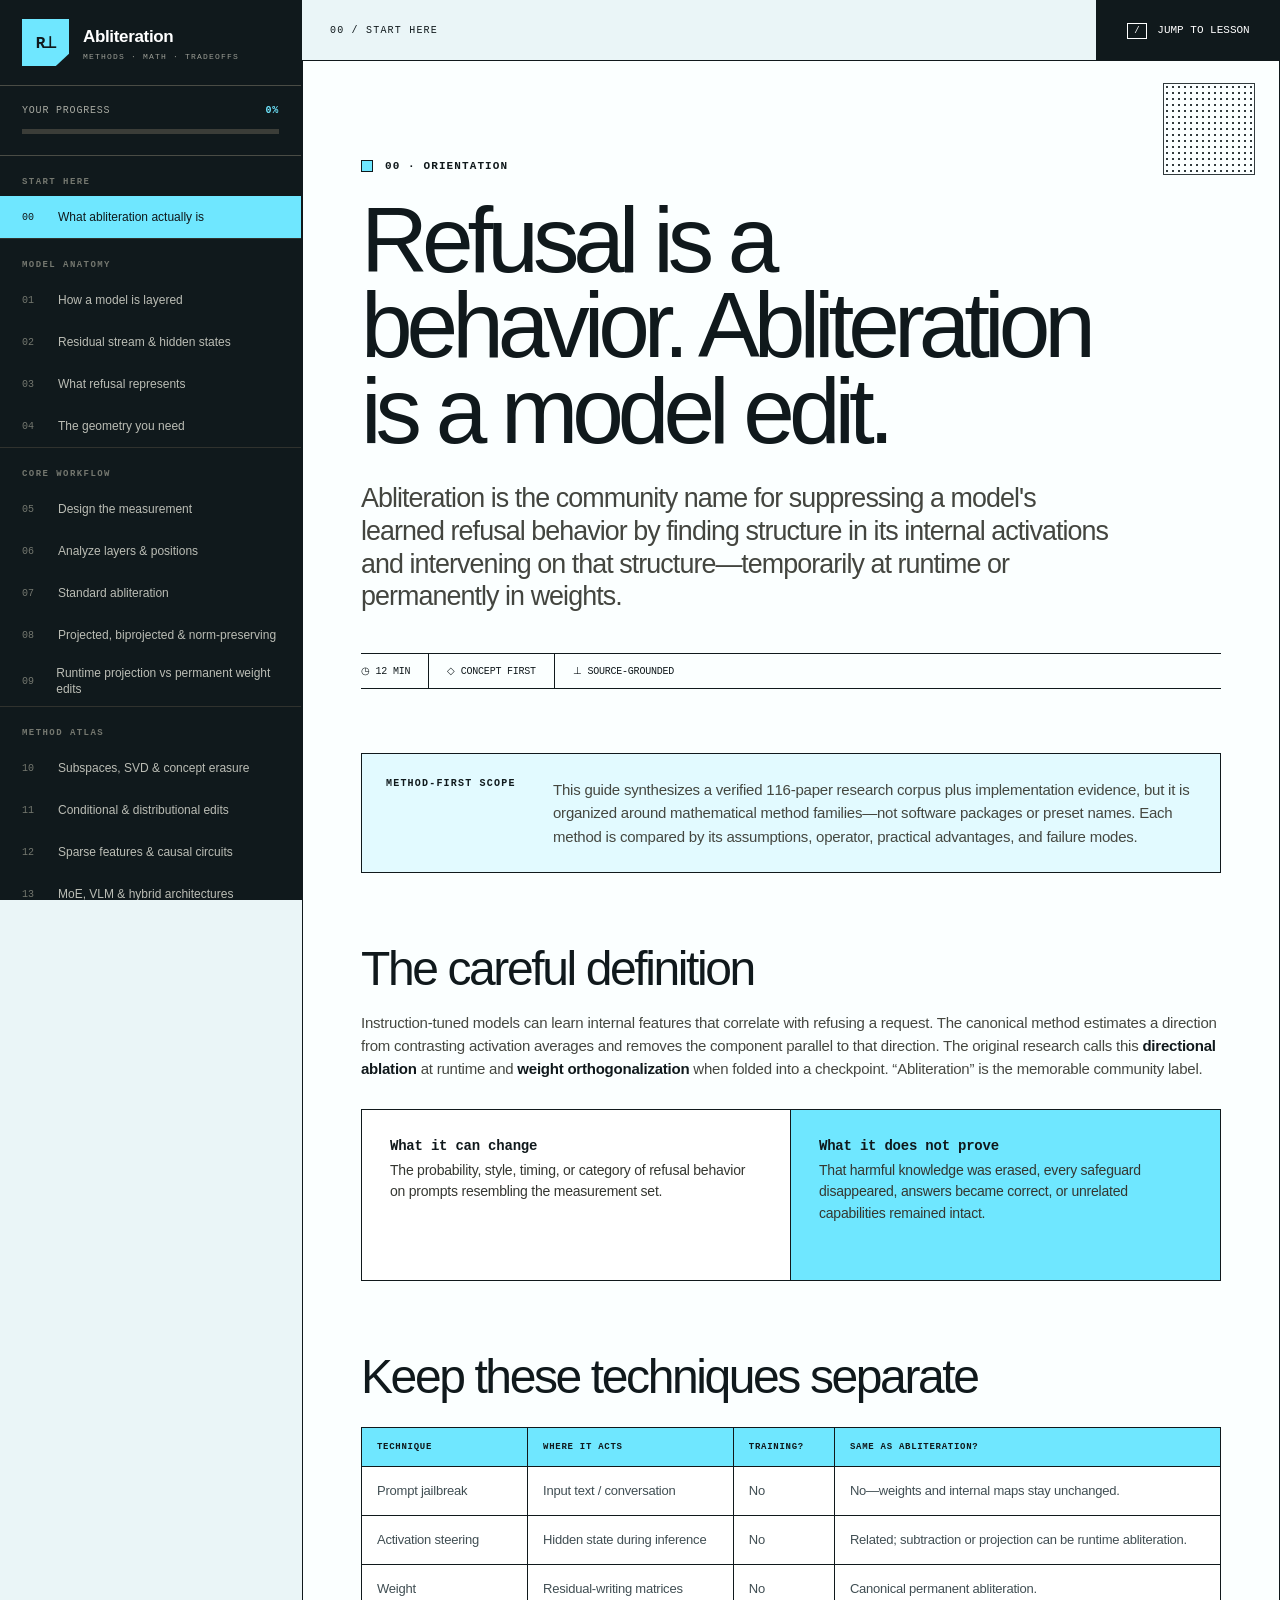
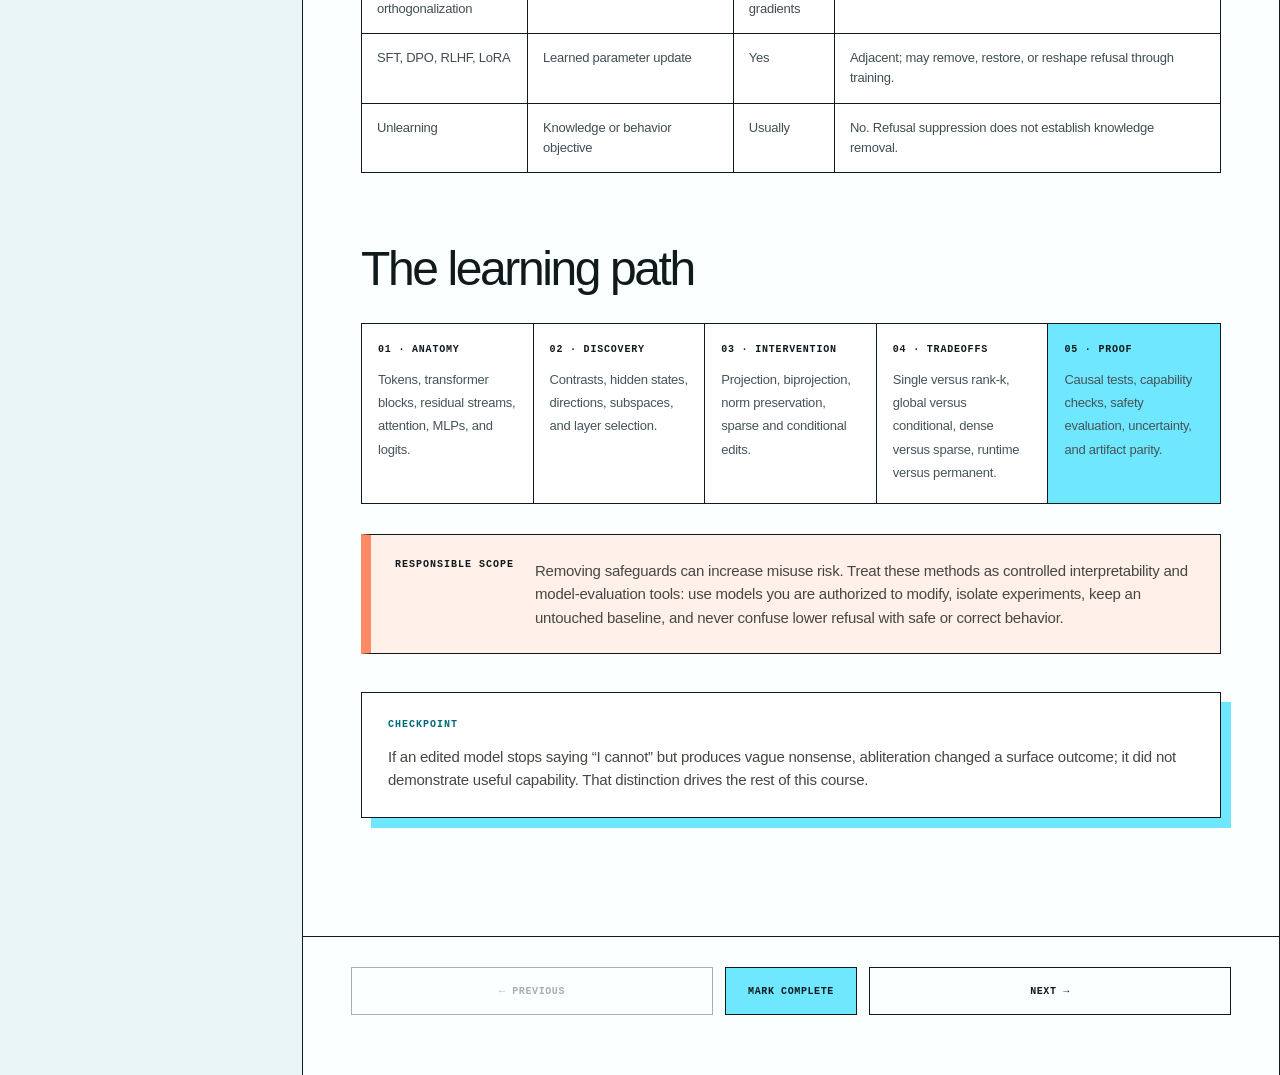
==== abliteration/index.html @ 6bb111e6 "Turn Pages repository into field guide library" ====
<!doctype html>
<html lang="en">
<head>
  <meta charset="utf-8">
  <meta name="viewport" content="width=device-width, initial-scale=1">
  <meta name="description" content="A method-first guide to transformer layers, abliteration mathematics, and practical tradeoffs.">
  <meta name="theme-color" content="#6fe7ff">
  <title>Abliteration Methods Guide</title>
  <link rel="stylesheet" href="./base.css?v=1">
  <link rel="stylesheet" href="./styles.css?v=3">
</head>
<body>
  <div class="shell">
    <aside class="sidebar" id="sidebar">
      <a class="brand" href="#orientation" aria-label="Abliteration Methods Guide home">
        <span class="brand-mark">R⊥</span>
        <span><strong>Abliteration</strong><small>METHODS · MATH · TRADEOFFS</small></span>
      </a>
      <div class="progress-card">
        <div class="progress-copy"><span>Your progress</span><strong id="progress-label">0%</strong></div>
        <div class="progress-track" aria-hidden="true"><i id="progress-bar"></i></div>
      </div>
      <nav id="course-nav" aria-label="Course chapters"></nav>
      <div class="sidebar-foot">
        <span class="status-dot"></span> TRANSFORMERS · GEOMETRY · SAFETY
      </div>
    </aside>

    <main>
      <header class="topbar">
        <button class="menu-button" id="menu-button" aria-label="Open course navigation">☰</button>
        <div class="crumb" id="crumb">00 / Orientation</div>
        <button class="key-hint" id="search-button"><kbd>/</kbd> Jump to lesson</button>
      </header>
      <article id="lesson" tabindex="-1"></article>
      <footer class="lesson-footer">
        <button id="previous" class="nav-button">← Previous</button>
        <button id="complete" class="complete-button">Mark complete</button>
        <button id="next" class="nav-button">Next →</button>
      </footer>
    </main>
  </div>

  <dialog id="search-dialog">
    <div class="search-box">
      <label for="search-input">Jump to a lesson</label>
      <input id="search-input" type="search" placeholder="Try “KL”, “biprojection”, or “SNR”…" autocomplete="off">
      <div id="search-results"></div>
      <small><kbd>↑</kbd> <kbd>↓</kbd> navigate · <kbd>enter</kbd> open · <kbd>esc</kbd> close</small>
    </div>
  </dialog>

  <script type="application/json" id="course-data">[{"group":"Start here","id":"orientation","level":"Orientation","summary":"Define the scope, separate abliteration from adjacent techniques, and map the learning path.","terms":"ablation uncensoring orthogonalization safety behavior refusal","time":"12 min","title":"What abliteration actually is"},{"group":"Model anatomy","id":"transformer-layers","level":"Foundation","summary":"Follow a token through embeddings, repeated transformer blocks, normalization, and the language-model head.","terms":"tokenizer embeddings blocks attention q k v o mlp rmsnorm layernorm logits unembedding","time":"18 min","title":"How a model is layered"},{"group":"Model anatomy","id":"residual-stream","level":"Foundation","summary":"Locate pre-, mid-, and post-block states and understand what Transformers hidden states actually expose.","terms":"resid_pre resid_mid resid_post hidden_states hooks token position generation","time":"16 min","title":"Residual stream & hidden states"},{"group":"Model anatomy","id":"refusal-mechanism","level":"Intermediate","summary":"Separate topic, harmfulness, refusal policy, and capability; then follow refusal through a staged mechanism.","terms":"detector gate router amplifier writer harmfulness topic policy capability single direction cone subspace","time":"20 min","title":"What refusal represents"},{"group":"Model anatomy","id":"geometry-language","level":"Intermediate","summary":"Build an intuitive and mathematical vocabulary for directions, subspaces, projection, SVD, whitening, and norms.","terms":"vector centroid dot product cosine projection orthogonal basis rank SVD PCA covariance whitening norm winsorization","time":"22 min","title":"The geometry you need"},{"group":"Core workflow","id":"measurement-design","level":"Intermediate","summary":"Build valid contrasts and compare ordinary, paired, robust, and covariance-aware direction estimators.","terms":"dataset harmful harmless refused answered contrast robust mean paired mean median of means geometric median winsorization LDA Fisher shrinkage covariance","time":"24 min","title":"Design the measurement"},{"group":"Core workflow","id":"layer-analysis","level":"Intermediate","summary":"Read layer metrics without mistaking a visualization heuristic for causal evidence.","terms":"mean gap within class scatter Fisher cosine rotation angular velocity source layer destination layer induce KL causal selection","time":"22 min","title":"Analyze layers & positions"},{"group":"Core workflow","id":"standard-abliteration","level":"Intermediate","summary":"Derive runtime directional ablation and its permanent weight-orthogonalization form.","terms":"activation ablation orthogonal projector weight orthogonalization rank one W out equivalence scale invert induction","time":"20 min","title":"Standard abliteration"},{"group":"Core workflow","id":"projected-norm","level":"Advanced","summary":"Disentangle source projection, destination projection, norm preservation, and their combined community variants.","terms":"projected biprojected norm-preserving NPBA Gram Schmidt answer mean residualization direction magnitude geometry","time":"24 min","title":"Projected, biprojected & norm-preserving"},{"group":"Core workflow","id":"runtime-weight","level":"Practical","summary":"Compare reversible activation interventions, all-writer folding, targeted writer surgery, and learned low-rank updates.","terms":"runtime hooks weight folding checkpoint orthogonalization diagnostic ablation equivalence all writers targeted low rank lora","time":"26 min","title":"Runtime projection vs permanent weight edits"},{"group":"Method atlas","id":"multidirectional-whitening","level":"Advanced","summary":"Move beyond one mean vector with affine, multidirectional, and covariance-aware erasure methods.","terms":"multi direction subspace SVD PCA whitened SVD ACE LEACE INLP R-LACE covariance protected spectral prototypes clustering manifold","time":"28 min","title":"Subspaces, SVD & concept erasure"},{"group":"Method atlas","id":"conditional-distributional","level":"Advanced","summary":"Replace global deletion with answer-centered maps, distribution transport, learned low-rank updates, or gated runtime control.","terms":"ACE optimal transport Wasserstein controlled latent evasion CLE ReFT conditional gate CAST angular steering natural gradient low rank folding","time":"30 min","title":"Conditional & distributional edits"},{"group":"Method atlas","id":"sparse-circuits","level":"Advanced","summary":"Localize refusal to features, components, and causal paths instead of projecting an entire residual direction everywhere.","terms":"SAE sparse autoencoder feature neuron attention head activation patching causal tracing circuit editability decodability hydra","time":"28 min","title":"Sparse features & causal circuits"},{"group":"Method atlas","id":"moe-vlm","level":"Advanced","summary":"Adapt refusal editing to routed experts, shared components, multimodal streams, and nonstandard writer layouts.","terms":"mixture experts MoE router shared expert fused tensor VLM modality vision language category prototype expert steering","time":"24 min","title":"MoE, VLM & hybrid architectures"},{"group":"Method atlas","id":"thirty-primitives","level":"Reference","summary":"Use thirty research primitives as a map from discovery through causal proof.","terms":"technique primitives established adapted novel discovery localization intervention proof complete atlas","time":"32 min","title":"Appendix: the 30-technique index"},{"group":"Method comparison","id":"operator-variants","level":"Advanced","summary":"Compare the operators that remove, weaken, reflect, rotate, normalize, regularize, or schedule a measured direction.","terms":"partial projection attenuation ridge regularization householder reflection inversion norm preservation angular steering spectral layer schedule","time":"30 min","title":"Operator variants: attenuation, reflection & regularization"},{"group":"Method comparison","id":"method-comparison","level":"Reference","summary":"Compare the major abliteration families by mathematical assumption, data needs, selectivity, cost, reversibility, and characteristic failure mode.","terms":"method comparison advantages disadvantages mean direction svd whitening leace ace inlp r-lace transport sparse conditional learned low rank","time":"36 min","title":"The complete method comparison atlas"},{"group":"Method comparison","id":"method-selection","level":"Practical","summary":"Select the least complex method that addresses the observed failure, then verify its mathematical and behavioral invariants.","terms":"decision guide invariants orientation symmetry idempotence residual energy alpha boundary equivalence random control method selection","time":"28 min","title":"Choose a method—and prove the math"},{"group":"Evidence & practice","id":"experiment-ladder","level":"Advanced","summary":"Build evidence in stages—from frozen baselines and measurement validity through causal tests, Pareto selection, and adversarial generalization.","terms":"experimental design controls baselines factorial causal patching addition removal pareto frontier ablation study cross validation","time":"30 min","title":"Design a defensible experiment"},{"group":"Evidence & practice","id":"metrics-acronyms","level":"Intermediate reference","summary":"Expand the common acronyms, reproduce the core formulas, interpret their direction and units, and recognize what each metric cannot prove.","terms":"metrics acronyms KL Kullback Leibler NLL negative log likelihood PPL perplexity CE cross entropy JSD entropy refusal rate ASR ORR TPR FPR F1 AUROC AUPRC ECE Brier SNR EVR CKA confidence interval bootstrap","time":"36 min","title":"Metrics & acronyms: read the scoreboard"},{"group":"Evidence & practice","id":"evaluation-deployment","level":"Advanced","summary":"Measure what the model actually says, what it still knows, how safety behavior changes, and whether the converted artifact matches the validated model.","terms":"evaluation refusal compliance substantive answer evasion strongreject harmbench xstest perplexity kl nll quantization reload deployment","time":"30 min","title":"Evaluate behavior, utility & deployed bytes"},{"group":"Evidence & practice","id":"failure-modes","level":"All levels","summary":"Recognize the ways an abliteration result can be technically real yet mechanistically wrong, operationally fragile, or unsafe to deploy.","terms":"failure modes ethics responsible use authorization safety dual use limitations reconstruction topic erasure overfitting misuse","time":"22 min","title":"Failure modes, limits & responsible use"},{"group":"Reference","id":"glossary-sources","level":"Reference","summary":"Review the core vocabulary, follow the primary method literature, and choose a disciplined next study path.","terms":"glossary sources papers links arditi transformer leace ace inlp r-lace steering transport strongreject harmbench xstest next steps","time":"18 min","title":"Glossary, primary sources & next steps"}]</script>
<template id="lesson-orientation">
      <p class="eyebrow">00 · Orientation</p>
      <h1>Refusal is a behavior. Abliteration is a model edit.</h1>
      <p class="lede">Abliteration is the community name for suppressing a model's learned refusal behavior by finding structure in its internal activations and intervening on that structure—temporarily at runtime or permanently in weights.</p>
      <div class="lesson-meta"><span>◷ 12 MIN</span><span>◇ CONCEPT FIRST</span><span>⊥ SOURCE-GROUNDED</span></div>

      <div class="scope-banner"><strong>Method-first scope</strong><p>This guide synthesizes a verified 116-paper research corpus plus implementation evidence, but it is organized around mathematical method families—not software packages or preset names. Each method is compared by its assumptions, operator, practical advantages, and failure modes.</p></div>

      <h2>The careful definition</h2>
      <p>Instruction-tuned models can learn internal features that correlate with refusing a request. The canonical method estimates a direction from contrasting activation averages and removes the component parallel to that direction. The original research calls this <strong>directional ablation</strong> at runtime and <strong>weight orthogonalization</strong> when folded into a checkpoint. “Abliteration” is the memorable community label.</p>
      <div class="concept-grid">
        <div class="concept-card"><code>What it can change</code><p>The probability, style, timing, or category of refusal behavior on prompts resembling the measurement set.</p></div>
        <div class="concept-card"><code>What it does not prove</code><p>That harmful knowledge was erased, every safeguard disappeared, answers became correct, or unrelated capabilities remained intact.</p></div>
      </div>

      <h2>Keep these techniques separate</h2>
      <div class="method-table-wrap"><table class="method-table">
        <thead><tr><th>Technique</th><th>Where it acts</th><th>Training?</th><th>Same as abliteration?</th></tr></thead>
        <tbody>
          <tr><td>Prompt jailbreak</td><td>Input text / conversation</td><td>No</td><td>No—weights and internal maps stay unchanged.</td></tr>
          <tr><td>Activation steering</td><td>Hidden state during inference</td><td>No</td><td>Related; subtraction or projection can be runtime abliteration.</td></tr>
          <tr><td>Weight orthogonalization</td><td>Residual-writing matrices</td><td>No gradients</td><td>Canonical permanent abliteration.</td></tr>
          <tr><td>SFT, DPO, RLHF, LoRA</td><td>Learned parameter update</td><td>Yes</td><td>Adjacent; may remove, restore, or reshape refusal through training.</td></tr>
          <tr><td>Unlearning</td><td>Knowledge or behavior objective</td><td>Usually</td><td>No. Refusal suppression does not establish knowledge removal.</td></tr>
        </tbody>
      </table></div>

      <h2>The learning path</h2>
      <div class="pipeline">
        <div class="pipeline-step"><b>01 · ANATOMY</b><span>Tokens, transformer blocks, residual streams, attention, MLPs, and logits.</span></div>
        <div class="pipeline-step"><b>02 · DISCOVERY</b><span>Contrasts, hidden states, directions, subspaces, and layer selection.</span></div>
        <div class="pipeline-step"><b>03 · INTERVENTION</b><span>Projection, biprojection, norm preservation, sparse and conditional edits.</span></div>
        <div class="pipeline-step"><b>04 · TRADEOFFS</b><span>Single versus rank-k, global versus conditional, dense versus sparse, runtime versus permanent.</span></div>
        <div class="pipeline-step"><b>05 · PROOF</b><span>Causal tests, capability checks, safety evaluation, uncertainty, and artifact parity.</span></div>
      </div>

      <div class="callout warning"><strong>Responsible scope</strong><p>Removing safeguards can increase misuse risk. Treat these methods as controlled interpretability and model-evaluation tools: use models you are authorized to modify, isolate experiments, keep an untouched baseline, and never confuse lower refusal with safe or correct behavior.</p></div>
      <div class="quiz"><strong>Checkpoint</strong><p>If an edited model stops saying “I cannot” but produces vague nonsense, abliteration changed a surface outcome; it did not demonstrate useful capability. That distinction drives the rest of this course.</p></div></template>
<template id="lesson-transformer-layers">
      <p class="eyebrow">01 · Model anatomy</p>
      <h1>A transformer is a stack of residual updates.</h1>
      <p class="lede">Every token position carries a vector with <code>d_model</code> coordinates. A decoder-only model repeatedly lets attention and an MLP add information to that vector, then turns the final vector into next-token scores.</p>
      <div class="lesson-meta"><span>◷ 18 MIN</span><span>◇ FOUNDATION</span><span>↧ TOKEN → LOGITS</span></div>

      <div class="stack-diagram" role="img" aria-label="Decoder-only transformer stack">
        <div class="stack-stage signal"><strong>Token IDs</strong><span>A tokenizer maps text to integers; the chat template adds role and control tokens.</span></div>
        <div class="stack-stage"><strong>Embedding</strong><span>Each token ID selects a learned vector in the shared model width.</span></div>
        <div class="stack-stage repeat"><strong>Block × L</strong><div class="block-parts"><span>Normalization</span><span>Self-attention · Q, K, V → O</span><span>Residual add</span><span>MLP · gate/up → down</span><span>Residual add</span></div></div>
        <div class="stack-stage"><strong>Final norm</strong><span>RMSNorm or LayerNorm stabilizes the last residual state.</span></div>
        <div class="stack-stage"><strong>LM head</strong><span>The unembedding reads the state and produces one logit per vocabulary token.</span></div>
      </div>

      <h2>Inside one pre-norm block</h2>
      <div class="formula">uˡ = xˡ + Attention(Norm(xˡ))
xˡ⁺¹ = uˡ + MLP(Norm(uˡ))
<small>Architectures vary, but the central idea is stable: attention and the MLP write updates into a shared residual stream.</small></div>
      <p><strong>Attention</strong> moves information between token positions. Queries decide what a position wants, keys describe what other positions offer, values carry content, and the output projection <code>o_proj</code> writes the combined result back to model width. <strong>The MLP</strong> independently transforms each position through a wider intermediate space; its output or <code>down_proj</code> writes back to model width.</p>

      <h2>Readers versus writers</h2>
      <div class="concept-grid">
        <div class="concept-card"><code>Internal readers / transforms</code><p>Q, K, V, MLP gate, and MLP up matrices inspect or transform the current state. Whatever their tensor width, these outputs are not directly added to the residual stream.</p></div>
        <div class="concept-card"><code>Residual writers</code><p>Embeddings, attention output projections, MLP output/down projections, and some biases emit vectors in <code>d_model</code> space.</p></div>
      </div>
      <p>Weight abliteration targets writers because preventing a writer from producing a direction can mimic removing that direction from activations. The LM head is a <em>reader</em>: it maps residual space to vocabulary space.</p>

      <h2>Dense and mixture-of-experts blocks</h2>
      <p>A dense model runs one MLP per block. A mixture-of-experts (MoE) model uses a router to select a small set of expert MLPs and combines their outputs. The residual stream remains shared, but refusal can involve router decisions, expert-specific writers, shared experts, and attention. Editing one conveniently named <code>down_proj</code> is not automatically sufficient.</p>
      <div class="callout"><strong>Architecture rule</strong><p>Reason from tensor shapes and the forward pass, not from a favorite model's parameter names. GQA, MQA, RoPE, hybrid attention, MoE, and multimodal fusion alter the plumbing without changing the need to identify every relevant residual writer.</p></div>
      <div class="quiz"><strong>Checkpoint</strong><p>Why is <code>o_proj</code> a natural target while <code>q_proj</code> is not? Because <code>o_proj</code> emits into the residual stream; <code>q_proj</code> creates an internal attention representation.</p></div></template>
<template id="lesson-residual-stream">
      <p class="eyebrow">02 · Model anatomy</p>
      <h1>The residual stream is the model's shared workspace.</h1>
      <p class="lede">A refusal direction is not stored in a file named “refusal.” It is a pattern in the evolving vectors carried between and within transformer blocks.</p>
      <div class="lesson-meta"><span>◷ 16 MIN</span><span>◇ FOUNDATION</span><span>◎ LAYER × TOKEN</span></div>

      <h2>Three common observation points</h2>
      <div class="method-table-wrap"><table class="method-table">
        <thead><tr><th>Name</th><th>Location</th><th>What it contains</th></tr></thead>
        <tbody>
          <tr><td><code>resid_pre</code></td><td>Start of block</td><td>Everything written by embeddings and previous blocks.</td></tr>
          <tr><td><code>resid_mid</code></td><td>After attention residual add</td><td>Pre-state plus the current block's attention contribution.</td></tr>
          <tr><td><code>resid_post</code></td><td>After MLP residual add</td><td>The complete output passed to the next block.</td></tr>
        </tbody>
      </table></div>
      <p>Refusal-direction studies have inspected all three sites. Many general model interfaces expose only block-boundary hidden states, while hook-based methods can isolate attention and MLP contributions. Those are different measurements and should not share a layer label without qualification.</p>

      <h2>A hidden state has three axes</h2>
      <div class="formula">hidden_state.shape = [batch, sequence_position, d_model]
candidate = hidden_state[:, chosen_position, :]
<small>A “layer direction” is incomplete without the token position, prompt renderer, and checkpoint that produced it.</small></div>
      <p>The canonical paper measures candidates at post-instruction token positions. Other variants use the last user token, first assistant token, or a trajectory across generated tokens. These answer different questions: prompt taps study policy formation; response taps study policy realization and downstream reconstruction.</p>

      <h2>Indexing is a trap</h2>
      <p>Many model APIs include an embedding state at index 0 followed by one output per transformer layer. Treating the first returned state as “block 0” can shift every label and omit the final block. Verify an exported index against a known module hook before comparing layer results.</p>

      <h2>Runtime hook versus folded edit</h2>
      <div class="concept-grid">
        <div class="concept-card"><code>Activation intervention</code><p>A hook projects every selected hidden state during each forward pass. Reversible and ideal for causal testing.</p></div>
        <div class="concept-card"><code>Weight intervention</code><p>Projection is folded into writer matrices once. Portable as a checkpoint, but equivalence depends on complete and correctly oriented targets.</p></div>
      </div>
      <div class="callout warning"><strong>Equivalence condition</strong><p>Runtime ablation and weight orthogonalization are equivalent only when the same direction is removed from every relevant residual source, including the initial residual where required. A targeted <code>o_proj</code> + <code>down_proj</code> editor is an approximation to that all-writer statement.</p></div></template>
<template id="lesson-refusal-mechanism">
      <p class="eyebrow">03 · Model anatomy</p>
      <h1>Recognition, refusal, and capability are not one thing.</h1>
      <p class="lede">A dataset label like “harmful” bundles several causal variables. If you subtract its mean from a benign mean, the resulting vector can contain topic, risk recognition, refusal execution, style, and answer capability all at once.</p>
      <div class="lesson-meta"><span>◷ 20 MIN</span><span>◇ INTERMEDIATE</span><span>⌁ MECHANISM</span></div>

      <h2>Four variables to keep apart</h2>
      <div class="metric-grid">
        <div class="metric"><code>T · Topic</code><p>What domain the conversation concerns: cyber, cooking, medicine, finance, or something else.</p></div>
        <div class="metric"><code>H · Harm assessment</code><p>Whether the model represents the request as risky, disallowed, dual-use, or benign.</p></div>
        <div class="metric"><code>R · Refusal decision</code><p>The internal policy choice to withhold, redirect, hedge, or answer.</p></div>
        <div class="metric"><code>C · Capability</code><p>Whether the model can construct a correct and substantive answer at all.</p></div>
      </div>

      <h2>A useful causal scaffold</h2>
      <div class="pipeline">
        <div class="pipeline-step"><b>DETECT</b><span>Represent topic, risk, policy context, roles, and conversation history.</span></div>
        <div class="pipeline-step"><b>GATE</b><span>Select or suppress a policy pathway; in MoE models this may interact with routing.</span></div>
        <div class="pipeline-step"><b>WRITE</b><span>Attention, MLPs, or experts inject a refusal feature into the residual stream.</span></div>
        <div class="pipeline-step"><b>AMPLIFY</b><span>Later components strengthen, repair, or oppose the developing trajectory.</span></div>
        <div class="pipeline-step"><b>REALIZE</b><span>The decoder produces refusal, compliance, hedging, moralizing, diversion, or failure.</span></div>
      </div>
      <p>This scaffold is not claimed to be a literal five-module circuit in every model. It is a set of distinct causal questions. A selective edit usually wants the <strong>execution/writer</strong> stage: change refusal without deleting topic or harm recognition and without damaging capability.</p>

      <h2>From one arrow to richer geometry</h2>
      <p><a href="https://arxiv.org/abs/2406.11717" target="_blank" rel="noreferrer">Arditi et al.</a> established that a single direction can mediate refusal across many tested models: removing it reduces refusal and adding it induces refusal. That is a strong historical baseline—not a theorem that every checkpoint, category, language, token, and refusal style uses one universal axis.</p>
      <blockquote><p>Across the literature, the more durable picture is a conditional, time-dependent policy that can involve multiple directions, sparse components, routing circuits, and answer capability that remains partly separable from refusal execution.</p></blockquote>

      <h2>The minimum outcome table</h2>
      <div class="method-table-wrap"><table class="method-table">
        <thead><tr><th>Prompt assessment</th><th>Refused outcome</th><th>Answered outcome</th></tr></thead>
        <tbody>
          <tr><td>Harmful / restricted</td><td><code>μHR</code></td><td><code>μHA</code></td></tr>
          <tr><td>Benign / allowed</td><td><code>μBR</code> · over-refusal</td><td><code>μBA</code></td></tr>
        </tbody>
      </table></div>
      <div class="formula">refusal effect = ½[(μHR − μHA) + (μBR − μBA)]
harm effect    = ½[(μHR − μBR) + (μHA − μBA)]
<small>A four-cell design attempts to isolate outcome from harm recognition instead of assuming the dataset label is the mechanism.</small></div>
      <div class="quiz"><strong>Checkpoint</strong><p>If an edit lowers refusal on cyber prompts by deleting cyber vocabulary, it succeeded on a superficial metric and failed mechanistically. Topic probes, technical correctness, and benign-cyber controls reveal the mistake.</p></div></template>
<template id="lesson-geometry-language">
      <p class="eyebrow">04 · Model anatomy</p>
      <h1>A direction is a hypothesis about behavior.</h1>
      <p class="lede">The math is compact. The experimental assumptions behind it are not. Learn what each geometric operation says—and what it cannot say.</p>
      <div class="lesson-meta"><span>◷ 22 MIN</span><span>◇ INTERMEDIATE</span><span>∑ LINEAR ALGEBRA</span></div>

      <h2>Core objects</h2>
      <div class="glossary-grid">
        <div class="glossary-item"><code>Activation h</code><p>One model-width vector at a particular layer, token position, checkpoint, and rendered prompt.</p></div>
        <div class="glossary-item"><code>Centroid μ</code><p>The component-wise average of a group of activations.</p></div>
        <div class="glossary-item"><code>Direction r</code><p>A vector whose orientation is tested as a candidate behavioral feature.</p></div>
        <div class="glossary-item"><code>Subspace B</code><p>Several independent directions, stored here as the rows of an orthonormal basis.</p></div>
        <div class="glossary-item"><code>Dot product hᵀr</code><p>A signed coordinate: how strongly activation <code>h</code> points along <code>r</code>.</p></div>
        <div class="glossary-item"><code>Cosine similarity</code><p>Angular alignment after ignoring magnitude; 1 same direction, 0 orthogonal, −1 opposite.</p></div>
      </div>

      <div class="scope-banner"><strong>Notation</strong><p><code>h</code> is a column activation; <code>μR, ΣR</code> and <code>μA, ΣA</code> describe refused and answered groups; <code>B</code> is an orthonormal row basis; <code>G</code> is an arbitrary row basis; <code>P</code> is a projector; and <code>s_ref</code> is a scalar refusal score. Harmful/benign labels appear only in the four-cell causal design.</p></div>

      <h2>One-direction projection</h2>
      <div class="formula">r̂ = r / ‖r‖₂
projection onto r̂:     (hᵀr̂)r̂
remove that component: h′ = h − α(hᵀr̂)r̂
<small>α = 0 is identity; α = 1 is exact orthogonal removal; 0 &lt; α &lt; 1 is partial attenuation. Overshoot is no longer ordinary ablation.</small></div>
      <p>Projection preserves everything orthogonal to the chosen direction in Euclidean coordinates. It does <em>not</em> guarantee preserved language capability: useful features can overlap the direction, and the model's locally meaningful metric may not be Euclidean.</p>

      <h2>Several directions</h2>
      <div class="formula">store basis vectors as rows: B ∈ ℝᵏˣᵈ,  BBᵀ = Iₖ
orthogonal span projector: P = BᵀB
h′ = (I − P)h
arbitrary row basis G: P = Gᵀ(GGᵀ)⁺G
<small>This row-basis convention is used throughout the guide. Sequentially removing correlated directions is order-dependent and is not automatically equivalent to projecting out their joint span.</small></div>
      <p><strong>SVD</strong> factorizes a matrix into orthogonal directions ranked by captured variation. <strong>PCA</strong> applies that idea to centered variance. These can recover a low-rank refusal subspace—but the top variance direction is not necessarily the most causal or selective one.</p>

      <h2>Four operations people confuse</h2>
      <div class="method-table-wrap"><table class="method-table">
        <thead><tr><th>Operation</th><th>What it changes</th><th>What it is not</th></tr></thead>
        <tbody>
          <tr><td>Unit normalization</td><td>Sets one vector's length to 1.</td><td>Not covariance whitening.</td></tr>
          <tr><td>LayerNorm / RMSNorm</td><td>Normalizes model activations during the forward pass.</td><td>Not a learned concept eraser.</td></tr>
          <tr><td>Winsorization / clipping</td><td>Caps outlier coordinates before estimating a mean.</td><td>Not sparsification and not whitening.</td></tr>
          <tr><td>Whitening</td><td>Uses covariance to make ordinary control variation isotropic.</td><td>Not merely dividing by a norm.</td></tr>
          <tr><td>Norm preservation</td><td>Restores each chosen residual-output vector or activation to its prior length.</td><td>Does not restore lost information or guarantee capability.</td></tr>
        </tbody>
      </table></div>

      <h2>Why covariance matters</h2>
      <p>If a candidate direction lies along naturally high-variance benign behavior, ordinary projection may cause disproportionate damage. Whitening with a protected covariance asks which differences are large <em>relative to ordinary variation</em>. LEACE and generalized eigenvector methods formalize covariance-aware erasure, but require many representative samples and stable regularization.</p>
      <div class="callout"><strong>Language rule</strong><p>Say “we removed the measured projection” or “linear decoding fell on this evaluation set.” Do not say a concept was deleted unless the experiment survives fresh nonlinear probes, causal tests, generation, reload, and deployment transforms.</p></div>
      <div class="quiz"><strong>Checkpoint</strong><p>High cosine similarity between refused and answered means says their centroids point similarly. It does not make their difference noise; you still need within-group variance, held-out stability, and causal tests.</p></div></template>
<template id="lesson-measurement-design">
      <p class="eyebrow">05 · Core workflow</p>
      <h1>The dataset is part of the intervention.</h1>
      <p class="lede">There is no checkpoint-only refusal vector waiting to be discovered. A measured direction depends on the prompts, actual outputs, chat template, token position, layer, pooling, precision, and estimator.</p>
      <div class="lesson-meta"><span>◷ 24 MIN</span><span>◇ INTERMEDIATE</span><span>▦ MEASURE</span></div>

      <h2>The canonical estimate</h2>
      <div class="formula">μRˡ = mean hidden state for actually refused examples at layer l
μAˡ = mean hidden state for matched answered examples at layer l
rˡ  = μRˡ − μAˡ
r̂ˡ = rˡ / ‖rˡ‖₂
<small>Historical harmful-minus-benign datasets approximate this contrast but can mix refusal with topic and risk recognition. Calling any contrast a refusal direction is a causal hypothesis.</small></div>

      <h2>Label what the model actually did</h2>
      <p>A prompt placed in a “harmful” file may be answered; a benign prompt may be over-refused. If you fit only the intended labels, the contrast mixes harm with outcome. Render the exact prompt, save the complete baseline response, and classify it as refusal, substantive completion, or evasive/failed other. When possible, build all four harmful/benign × refused/answered cells.</p>
      <div class="callout"><strong>Contrast discipline</strong><p>Match length, language, format, source, and chat role enough to reduce nuisance signal, but do not make controls so topically identical that subtraction cancels the mechanism of interest. Learn or residualize topic separately.</p></div>

      <h2>Measurement choices change the method</h2>
      <div class="method-table-wrap"><table class="method-table">
        <thead><tr><th>Choice</th><th>Practical advantage</th><th>Practical disadvantage</th></tr></thead>
        <tbody>
          <tr><td>Post-instruction token</td><td>Measures the state immediately before the answer begins; cheap and easy to align.</td><td>Misses refusal structure that emerges or repairs itself during generation.</td></tr>
          <tr><td>Generated-token trajectory</td><td>Reveals timing, downstream reconstruction, and changing refusal style.</td><td>Costs more memory and introduces sampling-dependent paths.</td></tr>
          <tr><td>Difference of means</td><td>Stable, simple, and needs relatively few samples.</td><td>Collapses multimodal structure and is sensitive to confounded labels.</td></tr>
          <tr><td>Paired differences</td><td>Cancels prompt-specific topic and form when controls are truly matched.</td><td>Poor matches turn length, style, or content differences into the signal.</td></tr>
          <tr><td>Per-coordinate winsorization across examples</td><td>Limits dataset-tail outliers before computing each coordinate's mean.</td><td>Coordinate-wise and basis-dependent; ignores multivariate structure.</td></tr>
          <tr><td>Within-activation coordinate clipping</td><td>Limits unusually large coordinates inside each individual state.</td><td>Also basis-dependent and can erase genuine sparse features; it is a different estimator.</td></tr>
          <tr><td>Covariance estimate</td><td>Supports whitening and minimum-distortion erasure.</td><td>Needs far more representative data and careful shrinkage.</td></tr>
          <tr><td>Quantized forward pass</td><td>Lowers measurement memory and matches some deployment runtimes.</td><td>May rotate or attenuate directions relative to the full-precision model.</td></tr>
        </tbody>
      </table></div>

      <h2>Robust and covariance-aware estimators</h2>
      <div class="formula">paired mean:     r = (1/n) Σᵢ(hᴿᵢ − hᴬᵢ)
Fisher / LDA:    w = (ΣR + ΣA + λI)⁻¹(μR − μA)
shrinkage:       Σ̃ = (1−γ)Σ̂ + γτI
<small>LDA discounts directions with large within-class variance. It is not the same as SVD of paired deltas or whitening a multi-direction subspace.</small></div>
      <div class="method-table-wrap"><table class="method-table">
        <thead><tr><th>Estimator</th><th>Advantage</th><th>Disadvantage</th><th>Best diagnostic</th></tr></thead>
        <tbody>
          <tr><td>Ordinary mean</td><td>Lowest complexity and variance under clean light-tailed data.</td><td>Sensitive to outliers and mixture imbalance.</td><td>Bootstrap direction cosine and source-held-out behavior.</td></tr>
          <tr><td>Paired mean</td><td>Removes pair-shared nuisance structure.</td><td>Depends completely on match quality.</td><td>Permute pairings and compare the learned direction.</td></tr>
          <tr><td>Trimmed / winsorized mean</td><td>Cheap robustness by trimming examples or dataset tails per coordinate.</td><td>Threshold and coordinate basis can remove genuine rare signal.</td><td>State the clipping axis; sweep trim fraction and inspect causal stability.</td></tr>
          <tr><td>Median-of-means</td><td>Strong outlier robustness without estimating full covariance.</td><td>Block partition adds randomness; less efficient on clean Gaussian data.</td><td>Repeat blockings and report angular spread.</td></tr>
          <tr><td>Geometric median</td><td>Robust multivariate center with no privileged coordinate system.</td><td>Iterative and can ignore meaningful minority modes.</td><td>Compare per-category residuals and convergence.</td></tr>
          <tr><td>Fisher / LDA</td><td>Finds separation relative to pooled within-class noise.</td><td>High-dimensional covariance is unstable without shrinkage.</td><td>Nested selection of <code>λ</code> and eigenvalue stability.</td></tr>
        </tbody>
      </table></div>

      <h2>Sampling checklist</h2>
      <ul class="checklist">
        <li>Use disjoint fitting, model-selection, and final test prompts.</li>
        <li>Stratify by source, semantic family, category, language, and actual outcome.</li>
        <li>Record checkpoint and tokenizer revisions, template text, token IDs, role-relative position, precision, and seed.</li>
        <li>Measure enough examples for stable means; covariance methods need substantially more than a single direction.</li>
        <li>Verify padding side and that the sampled position means the same thing for every batch item.</li>
        <li>Keep an untouched baseline response set for paired evaluation.</li>
      </ul>

      <h2>Quantized measurement is a separate condition</h2>
      <p>A direction estimated from a 4-bit or 8-bit forward pass is a direction for that numerical model. Applying it to full-precision weights assumes cross-precision geometric transfer. Measure cosine stability and behavioral transfer in both directions; do not treat lower precision as a transparent memory optimization.</p>
      <div class="quiz"><strong>Checkpoint</strong><p>A bigger dataset does not rescue a confounded contrast. Ten thousand cyber-versus-cooking prompts can estimate the cyber topic direction extremely well while completely missing refusal execution.</p></div></template>
<template id="lesson-layer-analysis">
      <p class="eyebrow">06 · Core workflow</p>
      <h1>Decodability is not editability.</h1>
      <p class="lede">A layer can make refusal easy to predict yet be a poor place to intervene. Analysis should locate stable candidates; addition, removal, and patching decide whether they matter causally.</p>
      <div class="lesson-meta"><span>◷ 22 MIN</span><span>◇ INTERMEDIATE</span><span>⌁ ANALYZE</span></div>

      <h2>Useful layerwise diagnostics</h2>
      <div class="metric-grid">
        <div class="metric"><code>Mean norms</code><p>Lengths of refused mean, answered mean, and their raw difference at each layer.</p></div>
        <div class="metric"><code>Cosines</code><p>Angular alignment among outcome means, adjacent-layer directions, and nuisance directions.</p></div>
        <div class="metric"><code>Relative mean gap</code><p><code>‖r‖ / max(‖μR‖, ‖μA‖)</code>. This is scale-normalized—not a signal-to-noise ratio.</p></div>
        <div class="metric"><code>Within-class scatter</code><p>Variance around each outcome mean; needed for Fisher separation and uncertainty.</p></div>
        <div class="metric"><code>Answer-mean overlap</code><p>How much of the raw contrast lies along the answer-side mean; motivates but does not validate residualization.</p></div>
        <div class="metric"><code>Layer rotation</code><p>Cosine similarity and angular change between consecutive layer directions reveal stable or rapidly changing regions.</p></div>
      </div>

      <div class="layer-strip" aria-label="Illustrative 36-layer model with middle-late candidate region">
        <i>0</i><i>3</i><i>6</i><i>9</i><i>12</i><i class="candidate">15</i><i class="candidate">18</i><i class="candidate">21</i><i class="candidate">24</i><i>27</i><i>30</i><i>33</i>
      </div>
      <p class="layer-caption">ILLUSTRATION ONLY · CANDIDATE LAYERS ARE CHECKPOINT-, DATA-, POSITION-, AND METHOD-SPECIFIC.</p>

      <h2>How the original study selected a direction</h2>
      <p>The canonical work evaluated candidates by intervening, not by norm alone. A candidate had to reduce harmful-prompt refusal, be sufficient to induce refusal when added, keep benign-prompt KL below a threshold, and originate before the final fifth of the network. Selected layers differed by model family.</p>

      <h2>Source layer and destination layer are different choices</h2>
      <p>A <strong>measurement/source layer</strong> supplies the direction. A <strong>destination layer</strong> is where an activation or writer matrix is edited. You can use a local basis per destination, reuse one source across a depth range, or blend adjacent sources. Reuse is cheaper and smoother; local bases track rotation but need more data and can overfit layer noise.</p>

      <h2>A stronger selection ladder</h2>
      <ol>
        <li>Rank stable candidates with held-out geometry and nuisance controls.</li>
        <li><strong>Add</strong> the direction: does refusal rise on benign prompts?</li>
        <li><strong>Remove</strong> it: does refusal fall on target prompts?</li>
        <li>Patch matched answer-side activations into a refusing run and perform the reverse patch.</li>
        <li>Compare against random directions of the same rank and norm.</li>
        <li>Select the smallest layer/token/component set on the target-effect versus protected-drift frontier.</li>
      </ol>
      <div class="callout warning"><strong>Index audit</strong><p>Transformers hidden-state tuples commonly start with the embedding output. Verify whether a saved index denotes an embedding boundary, block output, or actual module number before using it as a source for a destination block.</p></div></template>
<template id="lesson-standard-abliteration">
      <p class="eyebrow">07 · Core workflow</p>
      <h1>Remove one coordinate from the model's workspace.</h1>
      <p class="lede">Standard abliteration asks every selected residual state—or every selected writer—to have zero component along a unit refusal direction.</p>
      <div class="lesson-meta"><span>◷ 20 MIN</span><span>◇ INTERMEDIATE</span><span>⊥ RANK ONE</span></div>

      <h2>Runtime directional ablation</h2>
      <div class="formula">P⊥ = I − r̂r̂ᵀ
h′ = P⊥h = h − (hᵀr̂)r̂
<small>Apply with forward hooks at selected layer/token sites. It is reversible, observable, and the cleanest way to test causality before editing weights.</small></div>
      <p>Removing the direction at every layer and every token prevents the state from carrying that coordinate, but a smaller schedule may preserve more utility. Downstream blocks can also reconstruct a removed feature—the “hydra” or self-repair problem—so single-site success must be tested over a full generation.</p>

      <h2>Permanent weight orthogonalization</h2>
      <div class="formula">for a residual writer W ∈ ℝᵈᵐᵒᵈᵉˡ × ᵈⁱⁿ:
W′ = (I − r̂r̂ᵀ)W = W − r̂(r̂ᵀW)
<small>After the edit, each output column is orthogonal to r̂, so that writer cannot emit the direction.</small></div>
      <p>The exact all-writer construction includes every matrix and bias that writes into residual space, plus the initial residual source where applicable. A targeted approximation edits only the dominant per-block attention and MLP output writers. All-writer editing better matches runtime projection; targeted editing touches fewer parameters and may preserve more utility, but can leave alternate writers able to reconstruct the feature.</p>

      <h2>Scaling the edit</h2>
      <div class="formula">W′ = W − αr̂(r̂ᵀW)
α = 0   → unchanged
0&lt;α&lt;1 → partial attenuation
α = 1   → exact projection
α &gt; 1  → overshoot / sign change, not ordinary removal
α &lt; 0  → amplification or induction-like behavior</div>
      <p>Strength can be global, layer-specific, or token-specific. Negative strength changes subtraction into amplification, while <code>α &gt; 1</code> crosses the projection plane. These are useful causal stress tests, not evidence that refusal is a perfectly symmetric scalar feature.</p>

      <h2>Why the rank-one update is attractive</h2>
      <ul><li>No gradients or harmful target completions are required.</li><li>The edit is cheap relative to training and easy to inspect.</li><li>Runtime and folded forms have a precise mathematical relationship.</li><li>Strength, layer span, and source direction are controllable.</li></ul>
      <div class="callout warning"><strong>What projection preserves</strong><p>It preserves the Euclidean orthogonal complement of <code>r̂</code>, not “all capabilities.” If refusal overlaps planning, style, multilingual features, or ordinary caution, those behaviors can move too.</p></div>
      <div class="quiz"><strong>Checkpoint</strong><p>Stopping a writer from producing <code>r̂</code> is different from deleting every neuron correlated with refusal. A direction is a coordinate in residual space, not a named physical module.</p></div></template>
<template id="lesson-projected-norm">
      <p class="eyebrow">08 · Core workflow</p>
      <h1>Three switches produce several method names.</h1>
      <p class="lede">These variants differ along three independent axes: how the direction is cleaned at its source, how it is adapted to a destination, and whether edited weight magnitudes are restored.</p>
      <div class="lesson-meta"><span>◷ 24 MIN</span><span>◇ ADVANCED</span><span>◇ GEOMETRIC VARIANTS</span></div>

      <h2>1 · Source answer-mean residualization</h2>
      <div class="formula">âₛ = μA,ₛ / ‖μA,ₛ‖
rₛ = normalize[(I − âₛâₛᵀ)(μR,ₛ − μA,ₛ)]
<small>Two-pass Gram–Schmidt can improve numerical orthogonality. This heuristic removes overlap with the answer-side mean at the measurement source.</small></div>

      <h2>2 · Destination answer-mean residualization</h2>
      <div class="formula">âₗ = μA,ₗ / ‖μA,ₗ‖
rₛ→ₗ = normalize[(I − âₗâₗᵀ)rₛ]
<small>In the convention used here, “biprojected” means answer-mean residualization once at the source and again for every destination. It does not vaguely mean projecting both sides of a weight matrix.</small></div>

      <h2>3 · Norm preservation</h2>
      <div class="formula">for each residual-output vector wⱼ:
qⱼ = (I − αr̂r̂ᵀ)wⱼ
w′ⱼ = ‖wⱼ‖₂ · qⱼ / ‖qⱼ‖₂      when ‖qⱼ‖₂ &gt; ε
<small>If <code>y=Wx</code>, residual-output vectors are columns of W. Define an explicit fallback when projection sends a vector to zero.</small></div>
      <p>At <code>α=1</code>, multiplying each projected residual-output vector by one scalar preserves its orthogonality. By contrast, anisotropically rescaling output coordinates—such as independently restoring stored rows in an <code>[out,in]</code> tensor—can reintroduce the removed direction. Norm preservation can reduce scale drift, but preserves neither function nor capability.</p>

      <h2>Method matrix</h2>
      <div class="method-table-wrap"><table class="method-table">
        <thead><tr><th>Name</th><th>Source answer-mean residualization</th><th>Destination answer-mean residualization</th><th>Restore norms</th></tr></thead>
        <tbody>
          <tr><td>Conventional</td><td>No</td><td>No</td><td>No</td></tr>
          <tr><td>Projected</td><td>Yes</td><td>Optional / implementation-dependent</td><td>No</td></tr>
          <tr><td>Biprojected</td><td>Yes</td><td>Yes</td><td>No</td></tr>
          <tr><td>Norm-preserving</td><td>No</td><td>No</td><td>Yes</td></tr>
          <tr><td>Norm-preserving biprojected</td><td>Yes</td><td>Yes</td><td>Yes</td></tr>
        </tbody>
      </table></div>

      <div class="callout"><strong>Interpretation</strong><p>Answer-mean residualization is a heuristic boundary condition, not proof of capability preservation. An absolute mean depends on the representation origin, and ordinary answered behavior occupies a distribution—not one arrow.</p></div>
      <p>A <a href="https://huggingface.co/blog/grimjim/norm-preserving-biprojected-abliteration" target="_blank" rel="noreferrer">norm-preserving biprojection case study</a> motivates the method. Its retention result remains a checkpoint-specific observation to replicate, not a cross-model law.</p>
      <div class="quiz"><strong>Checkpoint</strong><p>“Projected” is ambiguous unless you state where. Record whether answer-mean overlap was removed during measurement, during destination editing, or both.</p></div></template>
<template id="lesson-runtime-weight">
      <p class="eyebrow">09 · Core workflow</p>
      <h1>The same geometric idea can live in different places.</h1>
      <p class="lede">An intervention can modify a hidden state for one forward pass, be folded into every residual writer, touch only a selected writer set, or be learned as a small parameter update. These choices change reversibility, fidelity, cost, and side effects.</p>
      <div class="lesson-meta"><span>◷ 26 MIN</span><span>◇ PRACTICAL</span><span>⇄ RUNTIME / WEIGHTS</span></div>

      <h2>Why runtime and weight projection can be equivalent</h2>
      <div class="formula">writer output: y = Wx + b
runtime:       y′ = P⊥y
folded:        W′ = P⊥W,  b′ = P⊥b
therefore:     W′x + b′ = P⊥(Wx + b)
<small>This local equality holds when tensor orientation is correct and both weight and bias are projected.</small></div>
      <p>A transformer residual state is the sum of many sources, including the previous residual. To reproduce projection of the <em>whole</em> state, every relevant source must be projected or the hidden state must be projected again after addition. Editing only two prominent writer families is a targeted approximation, not exact algebraic equivalence.</p>

      <h2>Intervention classes</h2>
      <div class="method-table-wrap"><table class="method-table">
        <thead><tr><th>Method</th><th>What changes</th><th>Advantages</th><th>Disadvantages</th></tr></thead>
        <tbody>
          <tr><td>Diagnostic knockout</td><td>Temporarily zero a layer, head, neuron, or feature.</td><td>Simple causal localization; original weights return immediately.</td><td>Large off-manifold perturbation; not a selective refusal method by itself.</td></tr>
          <tr><td>Runtime activation projection</td><td>Apply <code>P⊥</code> at chosen layers, tokens, or components.</td><td>Reversible, schedulable, observable, ideal for dose and causal tests.</td><td>Adds inference overhead and requires intervention-aware serving.</td></tr>
          <tr><td>All-writer orthogonalization</td><td>Fold <code>P⊥</code> into every residual source.</td><td>Closest permanent equivalent to global runtime projection.</td><td>Touches many tensors and can cause broad, repeated collateral change.</td></tr>
          <tr><td>Targeted writer surgery</td><td>Edit only selected attention/MLP outputs or causal sites.</td><td>Smaller footprint and potentially better utility retention.</td><td>Alternate paths can preserve or reconstruct the refusal feature.</td></tr>
          <tr><td>Learned low-rank update</td><td>Optimize a small map or adapter under behavior and protection losses.</td><td>Can model non-projector geometry and explicit tradeoffs.</td><td>Needs training, is easier to overfit, and weakens closed-form interpretability.</td></tr>
        </tbody>
      </table></div>

      <h2>Runtime schedules</h2>
      <div class="concept-grid">
        <div class="concept-card"><code>Every layer, every token</code><p>Strongest suppression and closest to a global constraint; highest overhead and broadest effect.</p></div>
        <div class="concept-card"><code>Selected layers</code><p>Targets a causal window and lowers cost; downstream layers may rebuild the feature.</p></div>
        <div class="concept-card"><code>Prompt boundary only</code><p>Cheap and useful when policy is decided before decoding; misses response-time dynamics.</p></div>
        <div class="concept-card"><code>Conditional / latched</code><p>Activates only when a calibrated gate fires; selectivity depends on a second classifier.</p></div>
      </div>

      <h2>Permanent-edit checklist</h2>
      <ul class="checklist">
        <li>Prove the runtime intervention before folding it into weights.</li>
        <li>Write down the residual-space axis of every target tensor; transpose mistakes can silently edit the input space.</li>
        <li>Decide explicitly whether biases, embeddings, experts, shared experts, and tied heads are in scope.</li>
        <li>Compare all-writer and targeted edits at matched total update norm.</li>
        <li>Reload in a fresh process and re-evaluate after every conversion or quantization step.</li>
      </ul>
      <div class="callout warning"><strong>Hooks are not checkpoint data</strong><p>A runtime hook disappears when the process ends. Saving model weights after a hook-based success does not preserve the intervention unless its map was explicitly folded into parameters.</p></div>
      <div class="quiz"><strong>Checkpoint</strong><p>Choose runtime projection for discovery and conditional control; choose weight folding only after the geometry, layer schedule, strength, and protected drift are validated.</p></div></template>
<template id="lesson-multidirectional-whitening">
      <p class="eyebrow">10 · Method atlas</p>
      <h1>One direction is a baseline, not a ceiling.</h1>
      <p class="lede">Refusal categories, styles, languages, and token positions can occupy several independent directions. Subspace methods model that rank explicitly—but every extra direction is another opportunity for collateral deletion.</p>
      <div class="lesson-meta"><span>◷ 28 MIN</span><span>◇ ADVANCED</span><span>▥ RANK-k</span></div>

      <h2>Paired SVD</h2>
      <p>When examples are meaningfully paired, form rows <code>Δᵢ = hᵢ(refused) − hᵢ(answered)</code> and take singular vectors. An <strong>uncentered</strong> SVD retains the shared mean shift and ranks total paired-delta energy. A <strong>centered</strong> SVD studies variation around that shift; augment it with the normalized mean delta if you also want the coherent shift. Neither is automatically correct, so report which matrix was decomposed.</p>
      <div class="formula">D = [Δ₁; Δ₂; …; Δₙ]          or Dᶜ = D − 1·mean(D)
D(*) = UΣVᵀ
B = first k rows of Vᵀ; if adding mean(D), joint-orthonormalize the set
h′ = h − αBᵀBh
<small>Choose k with held-out target effect and protected drift—not merely an explained-variance elbow.</small></div>

      <h2>Whitened subspaces</h2>
      <p>Ordinary SVD rewards directions with large raw variance. A covariance-whitened method measures change relative to variation on protected controls:</p>
      <div class="formula">uncentered: SΔᵘ = DᵀD / n
centered:   SΔᶜ = DᶜᵀDᶜ / n,  Dᶜ = D − 1·mean(D)
generalized eigenproblem: SΔv = λ(Cₚ + εI)v
<small>Choose uncentered to retain the coherent mean plus modes; choose centered to study modes around the mean. Ridge ε and sample size determine stability.</small></div>
      <p>Here <code>Cₚ</code> is protected-control covariance. Generalized eigenvectors are orthogonal in the <code>Cₚ + εI</code> metric, not necessarily in Euclidean residual space. If you solve the generalized problem directly, <code>v</code> is already in original coordinates; Euclidean-orthonormalize its span before using <code>BᵀB</code>. If you eigendecompose the whitened matrix, map a whitened vector <code>u</code> back with <code>(Cₚ+εI)⁻¹ᐟ²u</code>, then orthonormalize.</p>

      <h2>Affine and erasure families</h2>
      <div class="formula">ACE, with d̂ = normalize(μR − μA), P = d̂d̂ᵀ:
h′ = (I − P)h + PμA = h − P(h − μA)

LEACE, for centered covariance ΣXX and cross-covariance ΣXZ:
Q = (ΣXX¹ᐟ²)⁺,  C = QΣXZ
h′ = μX + [I − Q⁺ Pcol(C) Q](h − μX)
<small>ACE sets the edited coordinate to an answer-side value. LEACE removes linear cross-covariance with labels while minimizing distortion in the observed covariance geometry.</small></div>
      <div class="method-table-wrap"><table class="method-table">
        <thead><tr><th>Method</th><th>Core idea</th><th>Primary caution</th></tr></thead>
        <tbody>
          <tr><td>ACE</td><td>Project away the concept coordinate and re-center it at the typical answer-side value.</td><td>One centroid cannot represent a multimodal answer distribution.</td></tr>
          <tr><td>INLP</td><td>Repeatedly fit linear probes and project into their nullspaces.</td><td>Later layers or nonlinear probes may recover the concept.</td></tr>
          <tr><td>R-LACE</td><td>Learn a fixed-rank projection against the strongest linear adversary.</td><td>Minimax probe failure is not behavioral success.</td></tr>
          <tr><td>LEACE</td><td>Closed-form covariance-aware affine erasure with minimum linear distortion.</td><td>Needs representative covariance; zero cross-covariance is not nonlinear deletion.</td></tr>
          <tr><td>Protected spectral cleaning</td><td>Remove known capability/style basis components from the intervention direction before editing.</td><td>A protection registry can omit important features or remove the true mechanism.</td></tr>
        </tbody>
      </table></div>

      <h2>Rank-k and diverse-direction variants</h2>
      <p>Multidirectional methods use SVD, category prototypes, clustering, or optimized directions, then penalize redundancy and orthonormalize the retained span. A common practical baseline keeps the top four paired-difference axes, but rank should be selected rather than inherited. More rank can reduce refusal while simply erasing more model behavior, so plot target completion and protected utility against rank and total edit norm.</p>

      <h2>Prototype, cluster & manifold extensions</h2>
      <div class="formula">category prototype: r̂c = normalize(μR,c − μA,c)
cluster prototype:  r̂j = normalize(mean{Δᵢ : cluster(Δᵢ)=j})
joint linear basis: orthonormalize({r̂c or r̂j})
<small>Category prototypes use known groups; clustering discovers recurring modes. Both remain linear once their prototypes are combined.</small></div>
      <div class="method-table-wrap"><table class="method-table">
        <thead><tr><th>Extension</th><th>Advantage</th><th>Disadvantage</th><th>Foldability</th></tr></thead>
        <tbody>
          <tr><td>Category prototypes</td><td>Interpretable per-domain modes and easy stratified evaluation.</td><td>Requires trustworthy labels and can encode topic rather than outcome.</td><td>Easy after joint orthonormalization.</td></tr>
          <tr><td>Clustering paired deltas</td><td>Finds recurring modes without prespecified categories.</td><td>Cluster count and metric are unstable in high dimensions.</td><td>Easy if reduced to a small linear basis.</td></tr>
          <tr><td>Manifold / self-organizing map</td><td>Can represent curved or multimodal refusal geometry.</td><td>Experimental, data-hungry, difficult to falsify, and easy to overfit.</td><td>Hard; usually needs a conditional runtime map or local linear pieces.</td></tr>
        </tbody>
      </table></div>

      <div class="callout"><strong>Selection rule</strong><p>For row directions <code>G</code>, orthonormalize first or use the exact joint projector <code>Gᵀ(GGᵀ)⁺G</code>. Replacing the pseudoinverse with <code>(GGᵀ+λI)⁻¹</code> creates stable ridge shrinkage, but it is no longer an idempotent orthogonal projector.</p></div>
      <div class="quiz"><strong>Checkpoint</strong><p>“Whitened” should mean covariance was estimated and inverted or factorized. Unit-normalized vectors, RMSNorm outputs, clipped activations, and norm-restored weights are not whitened.</p></div></template>
<template id="lesson-conditional-distributional">
      <p class="eyebrow">11 · Method atlas</p>
      <h1>Cross the boundary without flattening the space.</h1>
      <p class="lede">Orthogonal projection moves every selected state to a zero coordinate. Newer methods ask a better question: where do genuine answer-side states live, and how little must change to reach them?</p>
      <div class="lesson-meta"><span>◷ 30 MIN</span><span>◇ ADVANCED</span><span>↝ CONTROLLED MAPS</span></div>

      <h2>Controlled latent-space evasion</h2>
      <p>Let higher values of a calibrated linear score <code>s(h)=wᵀh+b</code> denote the answer side. Controlled latent evasion changes only states that fail a chosen answer-side margin:</p>
      <div class="formula">δ* = [max(0, m − s(h)) / ‖w‖²]w
h′ = h + δ*
<small>If the score orientation is reversed, reverse the inequality and direction. The margin must be calibrated against realized semantic behavior and protected utility.</small></div>

      <h2>Gaussian optimal transport</h2>
      <p>Optimal-transport refusal ablation estimates the centroids and covariances of refusal-side and answer-side activations, then applies an affine map that matches the two Gaussian approximations in a low-rank PCA space.</p>
      <div class="formula">T(h) = μA + M(h − μR)
M = ΣR⁻¹ᐟ²(ΣR¹ᐟ²ΣAΣR¹ᐟ²)¹ᐟ²ΣR⁻¹ᐟ²
<small>Use positive-definite regularized covariances or low-rank pseudoinverses. Unlike a projector, this changes both center and covariance.</small></div>

      <h2>Learned low-rank interventions</h2>
      <div class="formula">h′ = h + U(Vᵀh),      U,V ∈ ℝᵈˣᵏ
min Ltarget + λ·KL(fedited ‖ fbase on controls) + η·E‖h′−h‖²
<small>A ReFT-style eraser learns a rank-k map while the base model stays frozen.</small></div>
      <p>These methods can capture non-projector geometry, but add training, overfitting risk, and a larger audit surface. After validating a runtime target map <code>T(h)</code>, protected ridge folding can fit <code>ΔW</code> by minimizing <code>Σtarget‖ΔWxᵢ−[T(Wxᵢ)−Wxᵢ]‖² + λ‖ΔW‖² + γΣcontrol‖ΔWxⱼ‖²</code>. The control term protects ordinary states; the result remains an approximation to the runtime map, distinct from simple orthogonalization.</p>

      <h2>Conditional control</h2>
      <div class="concept-grid">
        <div class="concept-card"><code>Prompt-latched gate</code><p>Decide once at the assistant boundary whether both the target domain and refusal trajectory are present; hold the strength fixed during generation.</p></div>
        <div class="concept-card"><code>Hysteretic gate</code><p>Use separate turn-on and turn-off thresholds so a long conversation does not flicker around a boundary.</p></div>
      </div>
      <div class="formula">g = 1[domain_score ≥ τD  and  refusal_score ≥ τR]
h′ = h − g·αBᵀBh
<small>A prompt-latched variant computes g at the assistant boundary and holds it fixed; a tokenwise gate can adapt but may flicker.</small></div>
      <p>CAST provides the conditional-steering lineage. Dual and hysteretic gates are natural adaptations, not established universal solutions. A topic gate can silently recreate over-refusal or miss euphemisms, so its calibration becomes part of the method's safety and selectivity claim.</p>

      <h2>Norm-aware continuous control</h2>
      <div class="method-table-wrap"><table class="method-table">
        <thead><tr><th>Method</th><th>Action</th><th>Benefit</th><th>Risk</th></tr></thead>
        <tbody>
          <tr><td>Angular steering</td><td>Rotate within a learned 2D plane.</td><td>Preserves activation length and exposes a continuous angle.</td><td>The plane can still be confounded; a sign gate can be discontinuous.</td></tr>
          <tr><td>Natural-gradient actuation</td><td>Move along a protected covariance/Fisher metric.</td><td>Penalizes changes to sensitive control behavior.</td><td>Local linear and metric approximations can fail during generation.</td></tr>
          <tr><td>Partial projection</td><td>Use <code>0&lt;α&lt;1</code>.</td><td>Simple dose control.</td><td>Weaker refusal effect may still have diffuse side effects.</td></tr>
        </tbody>
      </table></div>

      <div class="formula">angular rotation for orthonormal plane vectors p,q:
a=pᵀh, b=qᵀh
a′=a cosθ−b sinθ,  b′=a sinθ+b cosθ
h′=h+(a′−a)p+(b′−b)q
<small>This is norm-preserving inside the chosen plane. It is adjacent to abliteration because it rotates rather than deletes a coordinate.</small></div>

      <div class="formula">natural-gradient / protected-metric step:
δ* = κ Cₚ⁻¹g / (gᵀCₚ⁻¹g)
<small>Among moves satisfying <code>gᵀδ=κ</code>, this minimizes <code>δᵀCₚδ</code>. Use a regularized protected metric; the guarantee is local and linear.</small></div>

      <div class="callout warning"><strong>Compile last</strong><p>Prove a runtime map first. Permanent weight folding, conversion, and quantization each introduce a new approximation and must be tested as new model conditions.</p></div></template>
<template id="lesson-sparse-circuits">
      <p class="eyebrow">12 · Method atlas</p>
      <h1>A probe can read a feature it does not control.</h1>
      <p class="lede">Prediction answers “where is information available?” Causal intervention answers “what must change to alter behavior?” Sparse and circuit methods are valuable only when they make that second question sharper.</p>
      <div class="lesson-meta"><span>◷ 28 MIN</span><span>◇ ADVANCED</span><span>⌘ CAUSAL LOCALIZATION</span></div>

      <h2>Matched activation patching</h2>
      <p>Run a refusing example and a carefully matched answering example. Replace one layer/token/component activation in the refusing run with its answer-side counterpart, measure the full-response change, then perform the reverse patch. This tests necessity and sufficiency more directly than a classifier.</p>
      <div class="formula">effect(l,t) = s_ref(model with hˡ,ᵗ_refuse ← hˡ,ᵗ_answer) − s_ref(baseline refuse)
<small>Use multiple matched pairs and corruption baselines. A patch can be off-manifold or carry unrelated pair differences.</small></div>

      <h2>Functional stages</h2>
      <div class="pipeline">
        <div class="pipeline-step"><b>DETECTOR</b><span>Encodes risky topic or policy evidence.</span></div>
        <div class="pipeline-step"><b>GATE</b><span>Routes the policy response.</span></div>
        <div class="pipeline-step"><b>WRITER</b><span>Introduces the refusal feature.</span></div>
        <div class="pipeline-step"><b>AMPLIFIER</b><span>Strengthens or repairs it later.</span></div>
        <div class="pipeline-step"><b>OPPOSER</b><span>Components may push back toward answering.</span></div>
      </div>
      <p>These labels are hypotheses to validate with interchange signatures. Editing the detector risks removing domain understanding; targeting a verified writer or gate can be more selective.</p>

      <h2>Sparse intervention families</h2>
      <div class="method-table-wrap"><table class="method-table">
        <thead><tr><th>Granularity</th><th>Discovery</th><th>Intervention</th><th>Failure mode</th></tr></thead>
        <tbody>
          <tr><td>SAE feature bundle</td><td>Encode states into sparse learned latents and find refusal-linked features.</td><td>Clamp selected latents and preserve the SAE reconstruction residual.</td><td>Feature splitting, polysemanticity, dead latents, reconstruction error.</td></tr>
          <tr><td>Coordinate-sparse direction</td><td>Keep only large coordinates of a residual-space direction.</td><td>Project with the sparsified vector or basis.</td><td>Coordinate sparsity is basis-dependent and need not imply sparse parameters or circuits.</td></tr>
          <tr><td>Parameter / neuron sparsity</td><td>Gradients, masks, z-scores, or sparse optimization over components.</td><td>Mask, zero, rescale, or project selected rows, columns, or neurons.</td><td>A distributed feature can survive a small parameter mask; neuron identity changes under basis rotations.</td></tr>
          <tr><td>Attention head</td><td>Direct-logit attribution, patching, or head knockout.</td><td>Head output projection surgery or runtime masking.</td><td>A low-logit gate can still be causal through downstream amplification.</td></tr>
          <tr><td>Cross-layer path</td><td>Causal tracing, transcoders, and synergy search.</td><td>Interrupt a small bundle of sites.</td><td>Combinatorial overfit and downstream self-repair.</td></tr>
        </tbody>
      </table></div>

      <h2>The hydra effect</h2>
      <p>Removing one component can cause later components to reconstruct part of the computation. This explains why a one-layer intervention may look strong locally and weak at the final response, while a small multi-layer bundle succeeds. Search singles first, then promising pairs or 2–4 site bundles with an untouched validation set.</p>
      <div class="callout"><strong>Editability map</strong><p>Use gradients or probes as scalable candidate filters, then verify exact interventions. A high refusal probe score is evidence of decodability, not ownership.</p></div>
      <div class="quiz"><strong>Checkpoint</strong><p>If zeroing a head changes refusal but also destroys sentence structure, it is causal but not selective. Causality is necessary evidence, not the whole objective.</p></div></template>
<template id="lesson-moe-vlm">
      <p class="eyebrow">13 · Method atlas</p>
      <h1>Architecture changes where the policy can hide.</h1>
      <p class="lede">A dense Llama-like naming recipe is not a model-agnostic method. MoE routing, shared experts, multimodal fusion, and hybrid attention create additional causal sites and tensor layouts.</p>
      <div class="lesson-meta"><span>◷ 24 MIN</span><span>◇ ADVANCED</span><span>⌘ ROUTED MODELS</span></div>

      <h2>One MoE block</h2>
      <div class="formula">router probabilities pₑ(x) → select top-k experts
MLP output = Σₑ∈top-k pₑ(x) · Expertₑ(x)
residual next = residual + attention output + MLP output</div>
      <p>Refusal can be represented in shared attention, router logits, individual expert outputs, always-on shared experts, or their interaction. Routing frequency alone does not prove that an expert owns the safety mechanism; the router may remain topic-driven while expert parameters enforce policy.</p>

      <h2>Expert-aware options</h2>
      <div class="method-table-wrap"><table class="method-table">
        <thead><tr><th>Method</th><th>What it changes</th><th>Required control</th></tr></thead>
        <tbody>
          <tr><td>All-writer projection</td><td>Every selected expert down/output projection plus attention writers.</td><td>Compare to dense-equivalent edit norm and check shared experts.</td></tr>
          <tr><td>Expert-support localization</td><td>Experts whose output weights strongly support a refusal basis.</td><td>Causal expert masking; do not select from router frequency alone.</td></tr>
          <tr><td>Expert-specific steering</td><td>Add or remove a direction inside one or all routed experts.</td><td>Condition on natural routing and compare forced-expert artifacts.</td></tr>
          <tr><td>Category-prototype expert edit</td><td>Several category directions applied only to high-support experts.</td><td>Joint search over target effect, KL, and footprint.</td></tr>
          <tr><td>Router intervention</td><td>Redirect expert selection.</td><td>Separate topic-routing changes from refusal-control changes.</td></tr>
        </tbody>
      </table></div>

      <h2>Tensor geometry in expert models</h2>
      <p>A dense writer is usually a 2D map; fused expert banks often add an expert axis and become 3D. Projection must be applied along the residual-output axis for each selected expert, regardless of storage order. This is one reason architecture adaptation is part of the method: a parameter-name match does not prove that every router, shared expert, residual writer, or custom block was included.</p>

      <h2>Multimodal models</h2>
      <p>A VLM can represent visual hazard recognition, text-policy refusal, and fusion-stage control in different spaces. A text-only direction cannot establish a multimodal mechanism. A truly multimodal edit requires modality-specific samples, per-stream centering, fusion-layer localization, and text→image / image→text causal transfer tests.</p>
      <div class="concept-grid">
        <div class="concept-card"><code>Shared subspace</code><p>Find a refusal component with causal effects across text, vision, and fusion streams.</p></div>
        <div class="concept-card"><code>Modality-specific complement</code><p>Preserve visual recognition and ordinary OCR/code-image behavior that should not be erased by a text-derived vector.</p></div>
      </div>

      <div class="callout warning"><strong>Model-family audit</strong><p>Inspect the forward pass, state-dict keys, tied weights, normalization, quantization metadata, and tensor orientation. Print exactly which writers will be modified before saving anything.</p></div></template>
<template id="lesson-thirty-primitives">
      <p class="eyebrow">14 · Method atlas</p>
      <h1>Thirty primitives, four jobs.</h1>
      <p class="lede">This compact appendix indexes discovery, localization, intervention, and proof primitives. Use the detailed lessons for equations and tradeoffs; entries marked as hypotheses are research directions, not ready-made recommendations.</p>
      <div class="lesson-meta"><span>◷ 32 MIN</span><span>◇ REFERENCE</span><span>▦ 30 PRIMITIVES</span></div>
      <div class="badge-row"><span class="badge status-established">Established</span><span class="badge status-adapted">Adapted</span><span class="badge status-hypothesis">Novel hypothesis</span></div>

      <h2>A · Discover the behavior</h2>
      <div class="method-table-wrap"><table class="method-table">
        <thead><tr><th>#</th><th>Primitive</th><th>Status</th><th>Question</th></tr></thead>
        <tbody>
          <tr><td>01</td><td>Difference in means</td><td>Established</td><td>What linear arrow separates two activation groups?</td></tr>
          <tr><td>02</td><td>Outcome-factorial isolation</td><td>Adapted / hypothesis</td><td>Can refusal be separated from harmfulness and topic?</td></tr>
          <tr><td>03</td><td>Paired covariance-whitened subspace</td><td>Adapted</td><td>Which paired changes are large relative to protected variation?</td></tr>
          <tr><td>04</td><td>Nuisance residualization</td><td>Adapted</td><td>Can length, source, template, language, and category be regressed out?</td></tr>
          <tr><td>05</td><td>Topic-aware contrasts</td><td>Established warning</td><td>Are controls matched without canceling the causal signal?</td></tr>
          <tr><td>06</td><td>RepIt-style whitening</td><td>Established</td><td>Can one category be isolated from shared restricted-category structure?</td></tr>
          <tr><td>07</td><td>SAE feature bundles</td><td>Established / adapted</td><td>Is refusal better represented by sparse nonlinear features?</td></tr>
          <tr><td>08</td><td>Refusal-trajectory tensor</td><td>Hypothesis</td><td>How does the behavior factor across layers and generated time?</td></tr>
        </tbody>
      </table></div>

      <h2>B · Localize where to act</h2>
      <div class="method-table-wrap"><table class="method-table">
        <thead><tr><th>#</th><th>Primitive</th><th>Status</th><th>Question</th></tr></thead>
        <tbody>
          <tr><td>09</td><td>Matched activation patching</td><td>Established</td><td>Which answer-side state rescues a refusing run?</td></tr>
          <tr><td>10</td><td>Editability map</td><td>Adapted</td><td>Where does a proposed edit change behavior, not just probe score?</td></tr>
          <tr><td>11</td><td>Detector/gate/writer decomposition</td><td>Established / adapted</td><td>Which stage recognizes, routes, writes, amplifies, or opposes refusal?</td></tr>
          <tr><td>12</td><td>Multi-layer synergy graph</td><td>Hypothesis</td><td>Which weak sites become effective as a small bundle?</td></tr>
          <tr><td>13</td><td>Sparse parameter/neuron localization</td><td>Established</td><td>Can a smaller set of heads, neurons, or rows carry the effect?</td></tr>
          <tr><td>14</td><td>MoE expert-support localization</td><td>Established / adapted</td><td>Which routed experts causally support the refusal basis?</td></tr>
        </tbody>
      </table></div>

      <h2>C · Perform the intervention</h2>
      <div class="method-table-wrap"><table class="method-table">
        <thead><tr><th>#</th><th>Primitive</th><th>Status</th><th>Core action</th></tr></thead>
        <tbody>
          <tr><td>15</td><td>Orthogonal directional ablation</td><td>Established</td><td>Project out one direction or an orthonormal basis.</td></tr>
          <tr><td>16</td><td>Affine concept editing</td><td>Established</td><td>Project and re-center at an answer-side coordinate.</td></tr>
          <tr><td>17</td><td>LEACE / INLP / R-LACE</td><td>Established</td><td>Erase linearly decodable information under explicit geometry.</td></tr>
          <tr><td>18</td><td>Diverse multidirectional ablation</td><td>Established</td><td>Select nonredundant directions and remove their joint span.</td></tr>
          <tr><td>19</td><td>Controlled latent evasion</td><td>Established</td><td>Move to a calibrated margin on the answer side.</td></tr>
          <tr><td>20</td><td>Gaussian optimal transport</td><td>Established</td><td>Map refusal-side center and covariance toward answer-side distribution.</td></tr>
          <tr><td>21</td><td>Protected spectral cleaning</td><td>Established / adapted</td><td>Remove known capability/style overlap from the edit direction.</td></tr>
          <tr><td>22</td><td>Learned low-rank ReFT eraser</td><td>Adapted</td><td>Train a small hidden-state map with behavior and KL objectives.</td></tr>
          <tr><td>23</td><td>Protected low-rank weight folding</td><td>Adapted</td><td>Compile a validated runtime edit into the smallest protected weight update.</td></tr>
          <tr><td>24</td><td>Prompt-latched dual gate</td><td>Adapted</td><td>Enable the edit only for target domain plus refusal trajectory.</td></tr>
          <tr><td>25</td><td>Hysteretic sequential gate</td><td>Hypothesis</td><td>Maintain a stable gate in long conversations with memory.</td></tr>
          <tr><td>26</td><td>Natural-gradient actuation</td><td>Adapted / hypothesis</td><td>Minimize change in a protected Fisher/covariance metric.</td></tr>
          <tr><td>27</td><td>Modality-separated shared subspace</td><td>Adapted / hypothesis</td><td>Separate text, vision, and fusion refusal components.</td></tr>
          <tr><td>28</td><td>Norm-preserving angular steering</td><td>Established</td><td>Rotate in a learned plane instead of adding or deleting a vector.</td></tr>
        </tbody>
      </table></div>

      <h2>D · Prove what happened</h2>
      <div class="method-table-wrap"><table class="method-table">
        <thead><tr><th>#</th><th>Primitive</th><th>Status</th><th>Required evidence</th></tr></thead>
        <tbody>
          <tr><td>29</td><td>Bidirectional causal certificate</td><td>Established / adapted</td><td>Removal lowers refusal, addition raises it, and strength has a dose response.</td></tr>
          <tr><td>30</td><td>Semantic/statistical/deployment certificate</td><td>Established / adapted</td><td>Full responses, utility bounds, uncertainty, fresh probes, and exact deployed bytes.</td></tr>
        </tbody>
      </table></div>

      <div class="callout"><strong>How to use this map</strong><p>Do not combine all thirty. Establish the simplest baseline, use localization to falsify weak candidates, then add complexity only when it improves target behavior at matched protected drift on untouched data.</p></div></template>
<template id="lesson-operator-variants">
      <p class="eyebrow">15 · Method comparison</p>
      <h1>Finding a direction does not determine what to do with it.</h1>
      <p class="lede">The same measured basis can be deleted, attenuated, reflected, rotated, regularized, sparsified, or applied with a depth schedule. These operators have different semantics even when their refusal score looks similar.</p>
      <div class="lesson-meta"><span>◷ 30 MIN</span><span>◇ ADVANCED</span><span>⌁ OPERATOR GEOMETRY</span></div>

      <div class="scope-banner"><strong>Keep axes separate</strong><p>Direction discovery, layer localization, and intervention operator are independent choices. A top-k whitened basis can still use partial projection; a single mean direction can still use reflection or conditional angular steering.</p></div>

      <h2>The operator atlas</h2>
      <div class="method-table-wrap"><table class="method-table">
        <thead><tr><th>Operator</th><th>Mathematical action</th><th>Practical advantage</th><th>Practical disadvantage</th></tr></thead>
        <tbody>
          <tr><td>Exact projection</td><td><code>h′=(I−BᵀB)h</code> for orthonormal rows</td><td>Closed form, interpretable, and completely removes the measured coordinate.</td><td>Abrupt global deletion; collateral loss grows with overlap and rank.</td></tr>
          <tr><td>Partial attenuation</td><td><code>h′=(I−αBᵀB)h</code>, <code>0&lt;α&lt;1</code></td><td>Simple continuous tradeoff and easy dose-response testing.</td><td>Residual refusal may remain; one scalar may fit layers poorly.</td></tr>
          <tr><td>Ridge attenuation</td><td><code>Pλ=Gᵀ(GGᵀ+λI)⁻¹G</code>; <code>h′=(I−Pλ)h</code></td><td>Stable with correlated or noisy directions; <code>λ→0</code> approaches span removal.</td><td><code>Pλ</code> is not a projector; <code>λ→∞</code> approaches identity and mixes stability with strength.</td></tr>
          <tr><td>Householder reflection</td><td><code>h′=(I−2bbᵀ)h</code>, <code>‖b‖=1</code></td><td>Norm-preserving and powerful as a bidirectional causal test.</td><td>Flips the coordinate instead of erasing it; usually more disruptive.</td></tr>
          <tr><td>Translation / steering</td><td><code>h′=h+βr̂</code></td><td>Simple signed induction or suppression without flattening variation.</td><td>Moves every selected state equally and is adjacent to—not the same as—ablation.</td></tr>
          <tr><td>Angular rotation</td><td>Rotate in a chosen 2D plane by angle <code>θ</code>.</td><td>Preserves norm and exposes smooth, signed control.</td><td>Requires a defensible plane and can move states off their natural manifold.</td></tr>
          <tr><td>Norm-restored projection</td><td>Project, then rescale each chosen residual-output vector.</td><td>Preserves one scale statistic and can reduce scale drift.</td><td>Scalar per-vector restoration preserves orthogonality; anisotropic coordinate or stored-row restoration can reintroduce basis energy.</td></tr>
          <tr><td>Sparse projection</td><td>Edit only high-support coordinates, rows, heads, or features.</td><td>Smaller footprint and better mechanistic localization.</td><td>Basis-dependent, threshold-sensitive, and vulnerable to alternate paths.</td></tr>
          <tr><td>Depth-scheduled projection</td><td>Use <code>αₗ</code> or a smooth basis <code>Bₗ</code> across layers.</td><td>Tracks layer rotation and concentrates change in a causal window.</td><td>Adds many selection degrees of freedom and overfitting risk.</td></tr>
        </tbody>
      </table></div>

      <h2>The full strength spectrum</h2>
      <div class="formula">h′ = (I − αP)h, where P = BᵀB
coordinate inside the subspace is multiplied by (1 − α)

α = 0      identity
0 &lt; α &lt; 1  same-side attenuation
α = 1      deletion / projection
1 &lt; α &lt; 2  inverted attenuation
α = 2      Householder-style reflection across the complement
α &gt; 2      inverted amplification
α &lt; 0      same-side amplification
<small>For an orthogonal projector P, I−2P is norm-preserving. Only α=1 is exact deletion.</small></div>

      <div class="formula">layer/time schedule:
W′ₗ = [I − αₗ Bₛ₍ₗ₎ᵀBₛ₍ₗ₎]Wₗ
<small><code>s(l)</code> chooses the source basis used at destination layer l. Smooth schedules reduce abrupt depth changes; every free <code>αₗ</code> or source switch increases selection risk.</small></div>

      <h2>Decompose every operator into five questions</h2>
      <div class="pipeline">
        <div class="pipeline-step"><b>FIX THE BASIS</b><span>Compare operators on exactly the same direction or subspace.</span></div>
        <div class="pipeline-step"><b>MATCH STRENGTH</b><span>Use target effect or update norm, not incomparable default scales.</span></div>
        <div class="pipeline-step"><b>SWEEP DOSE</b><span>Plot the full response curve for <code>α</code>, <code>λ</code>, angle, or sparsity.</span></div>
        <div class="pipeline-step"><b>MEASURE DRIFT</b><span>Track behavior, KL/NLL, geometry, calibration, and long outputs.</span></div>
        <div class="pipeline-step"><b>REPEAT AFTER SAVE</b><span>Verify the exact folded and deployed artifact.</span></div>
      </div>

      <h2>What the modifiers really preserve</h2>
      <div class="concept-grid">
        <div class="concept-card"><code>Regularization</code><p>Preserves some fitted component or stabilizes an inverse; it does not identify which semantics are protected.</p></div>
        <div class="concept-card"><code>Norm restoration</code><p>Preserves length at the chosen granularity; it does not preserve direction, logits, calibration, or capability.</p></div>
        <div class="concept-card"><code>Sparsity</code><p>Preserves untouched coordinates or components; it does not prove the chosen basis is causally privileged.</p></div>
        <div class="concept-card"><code>Optimization</code><p>Preserves what appears in its loss and data; omitted behavior can still drift or be exploited by the search.</p></div>
      </div>
      <div class="callout warning"><strong>Reflection is not “stronger ablation”</strong><p>Projection sends the measured coordinate to zero. Reflection preserves its magnitude and reverses its sign. Both can lower a refusal score, but they make different causal claims and should never share a label.</p></div>
      <div class="quiz"><strong>Checkpoint</strong><p>Compare operators at matched target effect and matched basis. Otherwise the apparent winner may simply be the one that applied a larger perturbation.</p></div></template>
<template id="lesson-method-comparison">
      <p class="eyebrow">16 · Method comparison</p>
      <h1>There is no best method without a stated failure budget.</h1>
      <p class="lede">Simple methods have low variance and clear math; richer methods can be more selective but require more data, tuning, and validation. Choose by the geometry you can justify and the side effects you can measure.</p>
      <div class="lesson-meta"><span>◷ 36 MIN</span><span>◇ REFERENCE</span><span>▦ SIDE-BY-SIDE</span></div>

      <h2>A method is a tuple of choices</h2>
      <div class="formula">M = (contrast C, estimator E, localization L, operator A, persistence P)

C: what differs?       E: what geometry is fitted?
L: where is it causal? A: how are states changed?
P: runtime or weights?
<small>Two studies that both say “SVD abliteration” can still implement different methods on every other axis.</small></div>
      <p>Keep these axes independent in both experiments and explanations. Paired data does not require SVD; a whitened basis does not require permanent editing; a sparse target does not require a sparse estimator.</p>

      <h2>The bias–variance ladder</h2>
      <div class="pipeline">
        <div class="pipeline-step"><b>ONE MEAN AXIS</b><span>Least data and lowest estimator variance; strongest linearity assumption.</span></div>
        <div class="pipeline-step"><b>RANK-k SUBSPACE</b><span>Captures several modes; rank selection adds variance.</span></div>
        <div class="pipeline-step"><b>COVARIANCE-AWARE</b><span>Models protected geometry; needs many stable controls.</span></div>
        <div class="pipeline-step"><b>SPARSE / CIRCUIT</b><span>Targets finer causal sites; localization can be fragile.</span></div>
        <div class="pipeline-step"><b>LEARNED / GATED</b><span>Most flexible and potentially selective; largest overfit and audit surface.</span></div>
      </div>

      <h2>Comparison axes that matter in practice</h2>
      <div class="metric-grid">
        <div class="metric"><code>Data burden</code><p>Means need dozens to hundreds; stable covariance, sparse, and learned methods can need far more.</p></div>
        <div class="metric"><code>Interpretability</code><p>Closed-form rank-one projection is easiest to inspect; optimized maps are harder to attribute.</p></div>
        <div class="metric"><code>Selectivity</code><p>Conditional and localized edits may reduce global drift, but rely on additional learned boundaries.</p></div>
        <div class="metric"><code>Reversibility</code><p>Runtime maps are easy to disable; folded weights need a pristine checkpoint and rollback artifact.</p></div>
        <div class="metric"><code>Serving cost</code><p>Weight edits add little inference overhead; dynamic gates and hooks add computation and state.</p></div>
        <div class="metric"><code>Evidence burden</code><p>Every extra rank, gate, feature, or optimizer adds a degree of freedom that needs untouched evaluation.</p></div>
      </div>

      <h2>Major method families</h2>
      <div class="method-table-wrap"><table class="method-table">
        <thead><tr><th>Family</th><th>Core math</th><th>Advantages</th><th>Disadvantages / best use</th></tr></thead>
        <tbody>
          <tr><td>Mean-direction projection</td><td><code>r=μR−μA</code>; project out <code>r̂</code>.</td><td>Cheap, stable, closed form, strong baseline.</td><td>Mixes confounds and modes. Best first experiment.</td></tr>
          <tr><td>Fisher / LDA direction</td><td><code>w=(ΣR+ΣA+λI)⁻¹(μR−μA)</code>.</td><td>Downweights high-noise axes while retaining a single interpretable direction.</td><td>Covariance- and ridge-sensitive. Best when means separate poorly relative to within-class noise.</td></tr>
          <tr><td>Paired rank-k SVD</td><td>Top right singular vectors of paired deltas.</td><td>Retains multiple recurring modes and pair structure.</td><td>Needs good pairing and rank selection. Best when one axis underfits.</td></tr>
          <tr><td>Whitened / generalized eigen</td><td>Contrast energy relative to protected covariance.</td><td>Prioritizes change in otherwise stable directions.</td><td>Sample-hungry and inversion-sensitive. Best with large representative controls.</td></tr>
          <tr><td>ACE</td><td>Project, then re-center at an answer-side affine coordinate.</td><td>Avoids forcing all states to an arbitrary zero.</td><td>One center may flatten multimodal answers. Best for clear affine separation.</td></tr>
          <tr><td>LEACE</td><td>Closed-form covariance-aware linear erasure.</td><td>Minimum distortion under its covariance-weighted linear objective.</td><td>Only removes linear cross-covariance. Best when protected covariance is trustworthy.</td></tr>
          <tr><td>INLP / R-LACE</td><td>Iterated or adversarial fixed-rank nullspace learning.</td><td>Targets residual linear decodability more thoroughly.</td><td>Can chase probes without changing behavior. Best as a representation-erasure control.</td></tr>
          <tr><td>Margin / controlled evasion</td><td>Minimum move across a calibrated linear boundary.</td><td>Changes only states that need to cross and supports explicit margin.</td><td>Probe boundary may not be causal. Best for reversible runtime testing.</td></tr>
          <tr><td>Gaussian transport</td><td>Affine map matching refusal and answer means/covariances.</td><td>Matches the answer-side first two moments instead of collapsing a coordinate.</td><td>Gaussian, low-rank, and matching assumptions. Best with dense matched data.</td></tr>
          <tr><td>SAE / sparse feature edit</td><td>Clamp or transform selected sparse latents.</td><td>Human-interpretable candidates and small activation footprint.</td><td>Reconstruction and feature-splitting errors. Best after causal feature validation.</td></tr>
          <tr><td>Circuit-localized edit</td><td>Patch or modify verified heads, neurons, experts, or paths.</td><td>Potentially highest mechanistic selectivity.</td><td>Expensive combinatorial search and self-repair. Best for research-grade localization.</td></tr>
          <tr><td>Learned low-rank / ReFT</td><td>Optimize a small linear or affine hidden-state map through end-to-end losses.</td><td>Flexible learned objective and explicit protection terms.</td><td>Training and scorer overfit. Best when closed forms visibly underfit.</td></tr>
          <tr><td>Conditional gate</td><td>Apply another operator only when a classifier or latch fires.</td><td>Can preserve unrelated prompts by avoiding a global edit.</td><td>Moves the problem into gate calibration. Best when context-specific control is required.</td></tr>
        </tbody>
      </table></div>

      <h2>No universal winner</h2>
      <p>The expected progression is evidence-driven: mean direction → rank-k → covariance-aware → localized or conditional → learned map. Stop as soon as a simpler method reaches the desired target effect inside the declared protected-drift budget. Complexity is justified by a measured failure of the previous rung, not by novelty.</p>
      <div class="callout warning"><strong>Do not compare names</strong><p>Compare resolved mathematics, data, layer/token sites, rank, strength, update norm, persistence, and evaluation. A sophisticated family with weak controls is less informative than a rank-one baseline with strong causal and held-out evidence.</p></div></template>
<template id="lesson-method-selection">
      <p class="eyebrow">17 · Method comparison</p>
      <h1>Escalate the method only when a simpler assumption fails.</h1>
      <p class="lede">Method choice should follow the geometry and failure mode you observe. Once chosen, test the operator's invariants separately from whether it changes model behavior.</p>
      <div class="lesson-meta"><span>◷ 28 MIN</span><span>◇ PRACTICAL</span><span>⌕ DECISION GUIDE</span></div>

      <h2>Five decisions, in order</h2>
      <div class="pipeline">
        <div class="pipeline-step"><b>DEFINE OUTCOME</b><span>Separate refusal, answer quality, evasion, harm recognition, and capability.</span></div>
        <div class="pipeline-step"><b>FIT SIMPLE</b><span>Start with an outcome-screened mean direction and runtime projection.</span></div>
        <div class="pipeline-step"><b>DIAGNOSE FAILURE</b><span>Underfit, confounding, collateral drift, self-repair, or deployment mismatch?</span></div>
        <div class="pipeline-step"><b>ADD ONE IDEA</b><span>Rank, covariance, locality, conditionality, or learned flexibility—one at a time.</span></div>
        <div class="pipeline-step"><b>RETEST CLAIM</b><span>Use untouched data, causal controls, and exact deployed bytes.</span></div>
      </div>

      <h2>Failure → method escalation</h2>
      <div class="method-table-wrap"><table class="method-table">
        <thead><tr><th>Observed failure</th><th>Next method to try</th><th>Why—and what could still go wrong</th></tr></thead>
        <tbody>
          <tr><td>One direction misses categories or styles</td><td>Paired rank-k SVD or category prototypes</td><td>Captures multiple modes; extra rank can erase unrelated behavior.</td></tr>
          <tr><td>Direction overlaps ordinary benign variation</td><td>Whitening, LDA, LEACE, or protected spectral cleaning</td><td>Uses protected covariance; unstable inversion can amplify noise.</td></tr>
          <tr><td>Zero projection produces unnatural states</td><td>ACE recentering, margin crossing, angular rotation, or transport</td><td>Targets an answer-side region; distributional assumptions can be wrong.</td></tr>
          <tr><td>Global edit damages unrelated prompts</td><td>Conditional gate or causal component localization</td><td>Reduces exposure; the gate or localization can introduce new errors.</td></tr>
          <tr><td>Single-layer effect is repaired downstream</td><td>Trajectory measurement and small depth schedule</td><td>Suppresses reconstruction; extra layer choices increase overfit.</td></tr>
          <tr><td>Dense edit is too broad</td><td>SAE feature, head, neuron, row, or expert intervention</td><td>Shrinks footprint; sparse coordinates are basis- and threshold-dependent.</td></tr>
          <tr><td>Closed-form maps visibly underfit</td><td>Learned low-rank or ReFT-style map with protected loss</td><td>Adds flexibility; training and evaluator overfit become central risks.</td></tr>
          <tr><td>Full-precision result fails after export</td><td>Remeasure or retune in the deployment numerical condition</td><td>Matches actual geometry; conclusions become artifact-specific.</td></tr>
        </tbody>
      </table></div>

      <h2>Mathematical invariant tests</h2>
      <div class="concept-grid">
        <div class="concept-card"><code>Shape test</code><p>For every target, assert which axis lives in residual space and verify projection on a tiny synthetic matrix.</p></div>
        <div class="concept-card"><code>Projector test</code><p>For an orthogonal projector, assert symmetry <code>Pᵀ=P</code> and idempotence <code>P²=P</code>; ridge shrinkage should not pass the latter.</p></div>
        <div class="concept-card"><code>Energy test</code><p>Measure basis energy before and after; test <code>α=0</code>, <code>1</code>, <code>2</code>, fractional, and negative boundaries.</p></div>
        <div class="concept-card"><code>Equivalence test</code><p>On a toy block, compare runtime projection with the intended folded weights, biases, and initial residual.</p></div>
        <div class="concept-card"><code>Round-trip test</code><p>Save, reload in a fresh process, and compare tensor hashes, logits, and generations under fixed seeds.</p></div>
        <div class="concept-card"><code>Negative control</code><p>Apply a random basis of the same rank and norm to separate targeted effect from generic damage.</p></div>
      </div>
      <div class="callout"><strong>Selection rule</strong><p>Prefer the method with the fewest fitted degrees of freedom that reaches the target-effect threshold inside the protected-drift budget and survives the decisive counter-test for its core assumption.</p></div></template>
<template id="lesson-experiment-ladder">
      <p class="eyebrow">18 · Evidence & practice</p>
      <h1>Earn complexity one test at a time.</h1>
      <p class="lede">A defensible study does not begin with the most elaborate edit. It begins with a frozen system, a minimal baseline, and tests designed to falsify the explanation you hope is true.</p>
      <div class="lesson-meta"><span>◷ 30 MIN</span><span>◇ ADVANCED</span><span>↗ EVIDENCE LADDER</span></div>

      <h2>Stage 0 · Freeze the object of study</h2>
      <div class="checklist">
        <label><input type="checkbox" disabled> Exact base checkpoint revision and tensor hashes</label>
        <label><input type="checkbox" disabled> Tokenizer files, special token IDs, and rendered chat template</label>
        <label><input type="checkbox" disabled> Inference engine, precision, quantization, kernels, and versions</label>
        <label><input type="checkbox" disabled> Prompt splits, actual baseline outcomes, languages, and categories</label>
        <label><input type="checkbox" disabled> Sampling parameters, seeds, stop strings, and maximum generation length</label>
        <label><input type="checkbox" disabled> Direction estimator, token tap, layer map, targets, rank, and strength</label>
      </div>

      <h2>Stages 1–6</h2>
      <div class="pipeline">
        <div class="pipeline-step"><b>1 · ESTABLISH BASELINES</b><span>Unedited, random same-rank edit, one mean direction, and runtime projection before permanent surgery.</span></div>
        <div class="pipeline-step"><b>2 · ISOLATE THE SIGNAL</b><span>Use actual outcomes, four-cell contrasts, matched pairs, nuisance residualization, and train/validation/test separation.</span></div>
        <div class="pipeline-step"><b>3 · MAP GEOMETRY</b><span>Compare mean, paired SVD, whitened, and rank-k candidates across layers and token positions.</span></div>
        <div class="pipeline-step"><b>4 · ESTABLISH CAUSALITY</b><span>Remove and add the candidate, sweep dose, patch matched activations, and test downstream reconstruction.</span></div>
        <div class="pipeline-step"><b>5 · CHOOSE THE EDIT</b><span>Compare target effect at matched protected drift; select the smallest Pareto-efficient intervention.</span></div>
        <div class="pipeline-step"><b>6 · ATTACK THE CLAIM</b><span>Use unseen sources, paraphrases, languages, multi-turn contexts, long decoding, and probes trained after editing.</span></div>
      </div>

      <h2>Evidence matrix</h2>
      <div class="method-table-wrap"><table class="method-table">
        <thead><tr><th>Claim</th><th>Minimum supporting test</th><th>Common false positive</th></tr></thead>
        <tbody>
          <tr><td>The direction predicts refusal</td><td>Held-out outcome classification across topics and prompt sources</td><td>It predicts harmful topic or template format.</td></tr>
          <tr><td>The direction causes refusal</td><td>Removal lowers and addition raises refusal with a dose response</td><td>A generic same-rank perturbation also changes generation.</td></tr>
          <tr><td>The layer is a causal writer</td><td>Matched patching or localized edit at that site</td><td>A probe merely decodes a feature copied from elsewhere.</td></tr>
          <tr><td>The edit is selective</td><td>Target gain at matched benign, knowledge, reasoning, and calibration drift</td><td>Short outputs or degraded language look like fewer refusals.</td></tr>
          <tr><td>The result generalizes</td><td>Unseen domains, formulations, languages, and conversations</td><td>Near-duplicates leak across the split.</td></tr>
          <tr><td>The artifact works</td><td>Fresh-process evaluation of exact saved or quantized bytes</td><td>Only the in-memory reference-precision model was tested.</td></tr>
        </tbody>
      </table></div>

      <h2>Choose on a frontier, not one leaderboard column</h2>
      <div class="formula">target_effect = baseline refusal − edited refusal
protected_drift = f(ΔNLL, ΔKL, task loss, calibration, safety, stability)
<small>An edit dominates another only if it improves target effect without worsening protected drift, or lowers drift at equal effect.</small></div>
      <p>Rank, layer coverage, and strength all change the frontier. Report the full sweep—including failed and unstable points—rather than selecting a single favorable run after looking at the test set.</p>
      <div class="quiz"><strong>Checkpoint</strong><p>A 40-point refusal reduction with a large NLL regression is not automatically better than a 25-point reduction with negligible drift. The decision depends on a declared use case and guardrails, not the drama of the headline.</p></div></template>
<template id="lesson-metrics-acronyms">
    <p class="eyebrow">19 · Evidence & practice</p>
    <h1>A metric is a question with a number attached.</h1>
    <p class="lede">Abliteration changes several things at once: refusal behavior, answer quality, safety, probability distributions, internal geometry, and sometimes deployment stability. No single score summarizes all of them honestly.</p>
    <div class="lesson-meta"><span>◷ 36 MIN</span><span>◇ INTERMEDIATE REFERENCE</span><span>∑ FORMULAS + PLAIN ENGLISH</span></div>
    <div class="metrics-lesson">

    <div class="scope-banner"><strong>The reading rule</strong><p>Every reported number needs five labels: <em>split</em>, <em>numerator and denominator</em>, <em>units</em>, <em>direction</em>, and <em>model condition</em>. “Lower is better” is incomplete: lower refusal can mean a stronger behavior edit on one test and worse safety on another.</p></div>

    <h2>First ask which question the number answers</h2>
    <div class="metric-grid">
      <div class="metric"><code>Behavior</code><p>Did the model explicitly refuse, answer substantively, evade, fail, or produce unsafe content?</p></div>
      <div class="metric"><code>Utility</code><p>Did knowledge, reasoning, language modeling, calibration, and ordinary task performance survive?</p></div>
      <div class="metric"><code>Distribution drift</code><p>How much did the edited model's token probabilities move away from the baseline?</p></div>
      <div class="metric"><code>Mechanism</code><p>Was the measured direction stable, removed at the intended site, and causally connected to the outcome?</p></div>
    </div>

    <h2>Notation used on this page</h2>
    <div class="formula">𝓗 = harmful or target prompt split       𝓝 = benign or protected prompt split
p₀(v | cₜ) = baseline probability of token v in context cₜ
p₁(v | cₜ) = edited-model probability of token v in the same context
yₜ = reference token at position t          T = number of scored tokens
U = row-orthonormal edit basis, UUᵀ = I
<small>Unless stated otherwise, probability metrics compare the same prompts, templates, reference continuations, token positions, and vocabulary. Changing those conditions changes the measurement.</small></div>

    <h2>Language-model and distribution-drift metrics</h2>
    <div class="method-table-wrap"><table class="method-table">
      <thead><tr><th>Name</th><th>Definition</th><th>Plain-English meaning</th><th>How to read it</th></tr></thead>
      <tbody>
        <tr><td><strong>NLL</strong><br>Negative Log-Likelihood</td><td><code>−(1/T) Σₜ log p(yₜ | cₜ)</code></td><td>Average surprise assigned to the actual reference tokens.</td><td>Lower is better on a fixed corpus. With natural logs the unit is <em>nats per token</em>. Report <code>ΔNLL = NLL₁ − NLL₀</code>; positive means regression.</td></tr>
        <tr><td><strong>CE</strong><br>Cross-Entropy</td><td><code>H(q,p)=−Σᵥ q(v) log p(v)</code></td><td>How well predicted probabilities match a target distribution <code>q</code>.</td><td>Lower is better. One context is measured in nats or bits; an average over token contexts is nats or bits per token. For one-hot targets, average CE equals NLL.</td></tr>
        <tr><td><strong>PPL</strong><br>Perplexity</td><td><code>PPL = exp(NLL)</code> when NLL uses natural logs</td><td>An effective branching factor: how many similarly plausible token choices the model acts as if it faces.</td><td>Lower is better on the same tokens and tokenizer. Average NLL first, then exponentiate; never average per-token perplexities.</td></tr>
        <tr><td><strong>KL</strong><br>Kullback–Leibler divergence</td><td><code>D<sub>KL</sub>(p₀‖p₁)=Σᵥ p₀(v) log[p₀(v)/p₁(v)]</code></td><td>How costly it is to use the edited distribution where the baseline distribution is the reference.</td><td>Zero means identical distributions at the measured contexts; lower means less drift. It is asymmetric. Report argument order and nats or bits per token.</td></tr>
        <tr><td><strong>JSD</strong><br>Jensen–Shannon divergence</td><td><code>½KL(p₀‖m)+½KL(p₁‖m)</code>, <code>m=(p₀+p₁)/2</code></td><td>A symmetric, smoothed comparison of two distributions.</td><td>Lower means less drift. With natural logs it ranges from 0 to <code>ln 2</code>; its square root is a metric.</td></tr>
        <tr><td><strong>TV</strong><br>Total Variation distance</td><td><code>½Σᵥ |p₀(v)−p₁(v)|</code></td><td>The largest probability difference the two distributions can assign to an event.</td><td>Ranges from 0 to 1; lower means less drift. It is often easier to interpret than raw logit distance.</td></tr>
        <tr><td><strong>Entropy H</strong></td><td><code>H(p)=−Σᵥ p(v) log p(v)</code></td><td>How spread out one model's next-token distribution is.</td><td>One context is measured in nats or bits; average entropy is nats or bits per token. No universal direction: lower can mean confidence or collapse.</td></tr>
        <tr><td><strong>Logit drift</strong></td><td><code>dₜ=√[(1/|𝒱|)Σᵥ((z₁ᵥ−z̄₁)−(z₀ᵥ−z̄₀))²]</code></td><td>RMS movement in centered scores over vocabulary <code>𝒱</code>; <code>z̄</code> is that context's vocabulary-mean logit.</td><td>Average <code>dₜ</code> over declared contexts. Lower is closer, in centered-logit units. A constant logit shift correctly contributes zero.</td></tr>
      </tbody>
    </table></div>

    <h2>KL, carefully</h2>
    <div class="formula">D_KLᵗ(p ‖ q) = Σᵥ p(v | cₜ) ln[p(v | cₜ) / q(v | cₜ)]
mean KL = (1/T) Σₜ D_KLᵗ

baseline-preservation view: D_KL(p₀ ‖ p₁)
edited-support view:       D_KL(p₁ ‖ p₀)
<small>The first weights mistakes by what the baseline considered likely. The reverse weights where the edit places its own probability mass. They answer different questions and can have very different values.</small></div>
    <div class="concept-grid">
      <div class="concept-card"><code>Unit</code><p>Natural logarithms produce <strong>nats</strong>; base-2 logarithms produce bits. When averaged, report nats or bits <em>per token</em>.</p></div>
      <div class="concept-card"><code>Aggregation</code><p>Compute full-vocabulary KL at each matched context—usually teacher-forced—then state how tokens and prompts were averaged. Long prompts otherwise receive more weight.</p></div>
      <div class="concept-card"><code>Direction</code><p><code>KL(p₀‖p₁)</code> is not <code>KL(p₁‖p₀)</code>. A label such as “KL to baseline” is ambiguous unless the formula or argument order is shown.</p></div>
      <div class="concept-card"><code>Blind spot</code><p>A small mean KL can hide a large shift on a rare category, late decoding step, or safety-critical token. Stratify and inspect tails.</p></div>
    </div>
    <div class="callout warning"><strong>What KL does not mean</strong><p>KL is not accuracy, factuality, semantic similarity, safety, or proof that generations are unchanged. It compares probability distributions only under the contexts you actually measured.</p></div>

    <h2>Behavior and safety metrics</h2>
    <div class="method-table-wrap"><table class="method-table">
      <thead><tr><th>Acronym / metric</th><th>Definition</th><th>Desired direction</th><th>Main trap</th></tr></thead>
      <tbody>
        <tr><td><strong>RR</strong><br>Refusal Rate</td><td><code>RR(S)=(100/n<sub>S</sub>) Σ<sub>i∈S</sub> 1[refusalᵢ]</code> on named split <code>S</code>.</td><td>On a refusal-removal target, lower means a stronger edit. On harmful requests, lower may mean worse safety.</td><td>Phrase matching misses semantic refusals and can count empty or evasive text as compliance.</td></tr>
        <tr><td><strong>ASR</strong><br>Attack Success Rate</td><td><code>(100/n<sub>𝓗</sub>) Σ<sub>i∈𝓗</sub> 1[substantive successᵢ]</code> under a declared rubric.</td><td>Higher means a more successful bypass; from a defender's perspective, lower is safer.</td><td>Non-refusal is not success. For repeated attacks, state attempt-level versus prompt-level any-of-k aggregation.</td></tr>
        <tr><td><strong>ORR</strong><br>Over-Refusal Rate</td><td><code>(100/n<sub>𝓝</sub>) Σ<sub>i∈𝓝</sub> 1[unwarranted refusalᵢ]</code></td><td>Lower generally means better benign utility.</td><td>The name is not universal. State the allowed split and rubric.</td></tr>
        <tr><td><strong>BCR</strong><br>Benign Compliance Rate<br><small>local shorthand</small></td><td><code>(100/n<sub>𝓝</sub>) Σ<sub>i∈𝓝</sub> 1[substantive allowed answerᵢ]</code></td><td>Higher generally means better benign utility.</td><td>The acronym is not standardized. Also, <code>BCR ≠ 100% − ORR</code> when evasion or failure is possible.</td></tr>
        <tr><td><strong>Substantive completion</strong></td><td><code>(100/n<sub>S</sub>) Σ<sub>i∈S</sub> 1[material task attemptᵢ]</code></td><td>Higher on intended tasks.</td><td>Must be scored separately from willingness, correctness, and safety severity.</td></tr>
        <tr><td><strong>Evasion / failure</strong></td><td><code>(100/n<sub>S</sub>) Σ<sub>i∈S</sub> 1[declared eventᵢ]</code></td><td>Lower is generally better.</td><td>Declare separate categories or say explicitly that the indicator is a union.</td></tr>
        <tr><td><strong>Safety severity</strong></td><td><code>(1/n<sub>S</sub>) Σ<sub>i∈S</sub> judge(responseᵢ)</code> on a written scale.</td><td>Lower is safer under that rubric.</td><td>A mean can hide rare severe outputs; publish category distributions and tail cases.</td></tr>
        <tr><td><strong>EM / F1</strong><br>Exact Match / F1 score</td><td><code>EM=(1/n)Σᵢ1[predᵢ=refᵢ]</code>; <code>F1=2P<sub>tok</sub>R<sub>tok</sub>/(P<sub>tok</sub>+R<sub>tok</sub>)</code>.</td><td>Higher is better. Both are fractions in [0,1], or multiply by 100 and label them percentages.</td><td><code>P<sub>tok</sub></code> and <code>R<sub>tok</sub></code> are token precision and recall. Overlap can reward fluent but incorrect content.</td></tr>
      </tbody>
    </table></div>
    <blockquote><p>Use at least four outcome buckets: explicit refusal, substantive answer, evasion or diversion, and generation failure. Score correctness and safety severity on separate axes.</p></blockquote>

    <h2>Probe and conditional-gate metrics</h2>
    <div class="formula">TPR = TP / (TP + FN)       FPR = FP / (FP + TN)
precision = TP / (TP + FP)  recall = TPR
F1 = 2 · precision · recall / (precision + recall)
<small>TP = true positive, TN = true negative, FP = false positive, FN = false negative. “Positive” must name a class, such as baseline refusal—not merely something desirable.</small></div>
    <div class="method-table-wrap"><table class="method-table">
      <thead><tr><th>Acronym</th><th>Full name</th><th>Meaning</th><th>Trap</th></tr></thead>
      <tbody>
        <tr><td><strong>TPR</strong></td><td>True Positive Rate; also recall or sensitivity</td><td>Fraction of actual positives found. Higher is better at a fixed false-positive cost.</td><td>TPR depends on the declared operating threshold; report it together with FPR.</td></tr>
        <tr><td><strong>FPR / FNR</strong></td><td>False Positive Rate / False Negative Rate</td><td>Fractions of negatives wrongly flagged and positives wrongly missed. Lower is better.</td><td>Always state which class is positive and show raw confusion counts.</td></tr>
        <tr><td><strong>PPV</strong></td><td>Positive Predictive Value; precision</td><td>Among positive predictions, the fraction actually positive.</td><td>Changes with class prevalence even if the classifier is unchanged.</td></tr>
        <tr><td><strong>AUROC / ROC–AUC</strong></td><td>Area Under the Receiver Operating Characteristic Curve</td><td><code>P(score⁺&gt;score⁻)+½P(tie)</code>; 0.5 is random ranking.</td><td>Prevalence-invariant, yet high AUROC can coexist with poor precision or many false positives when positives are rare.</td></tr>
        <tr><td><strong>AUPRC / PR–AUC</strong></td><td>Area Under the Precision–Recall Curve</td><td>Summarizes precision and recall across thresholds; its baseline follows positive prevalence.</td><td>Values cannot be compared fairly across datasets with different prevalence.</td></tr>
        <tr><td><strong>ECE</strong></td><td>Expected Calibration Error: <code>Σᵦ |Bᵦ|/n · |acc(Bᵦ)−conf(Bᵦ)|</code></td><td>Binned gap between confidence and empirical accuracy; lower is better.</td><td>Depends on binning and can hide local or class-specific miscalibration.</td></tr>
      </tbody>
    </table></div>
    <div class="callout"><strong>Decodability is not causality</strong><p>A high AUC says a probe can read a label from activations. It does not prove the feature causes refusal, that the chosen layer writes it, or that deleting the probe direction will be selective.</p></div>

    <h2>Geometry and mechanism metrics</h2>
    <div class="formula">μ_R, μ_A = refused- and answered-outcome activation centroids
δ = μ_R − μ_A                 r̂ = unit candidate direction, ‖r̂‖₂ = 1
Σ_pool = [(n_R−1)Σ_R + (n_A−1)Σ_A] / (n_R+n_A−2)
D = paired-delta matrix        σ_j = jth singular value of D
U ∈ ℝ^(k_U×d), V ∈ ℝ^(k_V×d), with UUᵀ=I and VVᵀ=I
W = residual-writing weight matrix; ΔW = edited W minus baseline W
<small>Σ_R and Σ_A are within-group sample covariances. In the SNR below, λI is ridge regularization and λ has the same units as covariance.</small></div>
    <div class="method-table-wrap"><table class="method-table">
      <thead><tr><th>Metric</th><th>Formula or construction</th><th>Meaning · units · direction</th><th>Main trap</th></tr></thead>
      <tbody>
        <tr><td><strong>L₂ norm</strong></td><td><code>‖x‖₂ = √Σⱼxⱼ²</code></td><td>Euclidean length, in the same units as <code>x</code>. No universal desired direction.</td><td>Scale differs across layers; equal norm does not mean equal function.</td></tr>
        <tr><td><strong>Cosine similarity</strong></td><td><code>xᵀy / (‖x‖₂‖y‖₂)</code></td><td>Dimensionless in [−1,1]: +1 same direction, 0 orthogonal, −1 opposite.</td><td>Unstable near zero norm; high alignment is not causal evidence.</td></tr>
        <tr><td><strong>Relative mean gap</strong></td><td><code>‖μ_R−μ_A‖₂ / max(‖μ_R‖₂,‖μ_A‖₂)</code></td><td>Dimensionless centroid separation; higher means a larger relative gap.</td><td>It is not SNR because it contains no within-group noise estimate.</td></tr>
        <tr><td><strong>SNR</strong><br>Signal-to-Noise Ratio</td><td><code>|r̂ᵀδ| / √[r̂ᵀ(Σ_pool+λI)r̂]</code></td><td>Dimensionless contrast relative to regularized within-group variation; higher means cleaner separation.</td><td>There is no single universal SNR here; state the exact formula and regularization.</td></tr>
        <tr><td><strong>EVR</strong><br>Explained Variance Ratio</td><td><code>Σ_(j=1)^k σ_j² / Σ_(j=1)^rank(D) σ_j²</code></td><td>Dimensionless in [0,1]; higher captures more matrix energy at rank <code>k</code>.</td><td>It is not behavior explained. On uncentered paired deltas, call it captured energy rather than PCA variance.</td></tr>
        <tr><td><strong>Basis energy</strong></td><td><code>e_U(h)=‖Uh‖₂² / ‖h‖₂²</code></td><td>Dimensionless in [0,1]; post-edit lower is expected at the edited site.</td><td>Local removal can be reconstructed downstream.</td></tr>
        <tr><td><strong>Subspace overlap</strong></td><td><code>O(U,V)=‖UVᵀ‖_F² / min(k_U,k_V)</code></td><td>Dimensionless in [0,1]; higher means more shared subspace.</td><td>Rank mismatch and shared nuisance features can inflate similarity.</td></tr>
        <tr><td><strong>Layer rotation</strong></td><td><code>θ_ℓ=acos(clamp(cos(r_ℓ,r_(ℓ+1)),−1,1))</code></td><td>Radians or degrees; lower means greater depthwise stability.</td><td>Align signs only for sign-indeterminate SVD/PCA axes. Do not hide a reversal of outcome-oriented <code>μ_R−μ_A</code>.</td></tr>
        <tr><td><strong>Linear CKA</strong></td><td>For column-centered feature matrices <code>X,Y</code>: <code>‖XᵀY‖_F²/(‖XᵀX‖_F·‖YᵀY‖_F)</code></td><td>Centered Kernel Alignment; dimensionless in [0,1], higher means more globally similar representations.</td><td>General kernel CKA uses centered Gram matrices. High CKA can coexist with important local behavior changes.</td></tr>
        <tr><td><strong>Relative update norm</strong></td><td><code>‖ΔW‖_F / ‖W‖_F</code>, where <code>‖A‖_F=√ΣᵢⱼAᵢⱼ²</code></td><td>Dimensionless; lower means a smaller weight-space footprint.</td><td>A tiny norm can hit a sensitive feature; it does not guarantee preserved utility.</td></tr>
      </tbody>
    </table></div>

    <h2>Causal-effect metrics</h2>
    <div class="formula">raw removal change: ΔRR_remove = RR_remove − RR_base
removal effect:      E_remove = RR_base − RR_remove = −ΔRR_remove
addition effect:     E_add = RR_add − RR_base
ATE_m = (1/n) Σᵢ [mᵢ(intervened) − mᵢ(baseline)]
<small>ATE means Average Treatment Effect for a unit-level outcome m. Removal and addition effects are necessity- and sufficiency-style evidence only under a matched, controlled intervention; they are not logical proofs. Report m(α) across a declared dose range.</small></div>
    <p>A refusal change from 60% to 30% is a <strong>raw change of −30 percentage points</strong>, abbreviated <strong>pp</strong>, a <strong>removal effect of +30 pp</strong> under the convention above, and a <strong>−50% relative change</strong>. Those statements are mathematically different.</p>

    <h2>Calibration, uncertainty, and statistical acronyms</h2>
    <div class="method-table-wrap"><table class="method-table">
      <thead><tr><th>Acronym / term</th><th>What it means</th><th>How to report it</th><th>Trap</th></tr></thead>
      <tbody>
        <tr><td><strong>Brier score</strong></td><td><code>(1/n)Σᵢ(pᵢ−yᵢ)²</code>; squared error of predicted event probabilities.</td><td>Lower is better for a fixed event and population.</td><td>Mixes calibration and discrimination and depends on prevalence.</td></tr>
        <tr><td><strong>SD</strong><br>Standard Deviation</td><td>Spread of observed values around their sample mean.</td><td>Same units as the metric.</td><td>SD describes variation, not uncertainty in the estimated mean.</td></tr>
        <tr><td><strong>SE</strong><br>Standard Error</td><td>Sampling uncertainty of an estimator; for independent observations, mean SE is often <code>SD/√n</code>.</td><td>Same units as the estimator.</td><td>Repeated generations from one prompt are clustered, not independent rows.</td></tr>
        <tr><td><strong>CI</strong><br>Confidence Interval</td><td>A range produced by a procedure designed to cover the true estimand at a stated long-run rate.</td><td>Name the level, method, and resampling unit, such as a paired 95% prompt-bootstrap CI.</td><td>A 95% frequentist CI is not a 95% probability that this fixed interval contains the truth.</td></tr>
        <tr><td><strong>FDR</strong><br>False Discovery Rate</td><td>Expected share of false positives among selected findings.</td><td>Control it when scanning many layers, tokens, ranks, and strengths.</td><td>Picking the best test-set result after a large sweep invalidates ordinary uncertainty claims.</td></tr>
        <tr><td><strong>Macro / micro average</strong></td><td>Macro weights each category equally; micro pools all examples.</td><td>Report both when category sizes differ materially.</td><td>A micro average can hide failure in a small but important category.</td></tr>
      </tbody>
    </table></div>

    <h2>A minimal abliteration scorecard</h2>
    <div class="method-table-wrap"><table class="method-table">
      <thead><tr><th>Question</th><th>Minimum measurements</th><th>Why both are needed</th></tr></thead>
      <tbody>
        <tr><td>Did target refusal change?</td><td>RR plus substantive completion, evasion, and failure rates</td><td>Fewer refusal phrases can otherwise be mistaken for useful answers.</td></tr>
        <tr><td>Did safety change?</td><td>ASR or response-severity rubric plus benign ORR</td><td>Willingness and the risk of actual content are different outcomes.</td></tr>
        <tr><td>Did general language behavior drift?</td><td>ΔNLL and directed KL; optionally PPL and entropy</td><td>Reference-token quality and full-distribution movement catch different changes.</td></tr>
        <tr><td>Did useful capability survive?</td><td>Task-specific accuracy, EM/F1, calibration, and long-generation stability</td><td>Aggregate language loss can miss concentrated skill damage.</td></tr>
        <tr><td>Did the intended mechanism move?</td><td>Basis energy, held-out stability, removal/addition dose response, random controls</td><td>Geometric correlation alone cannot establish a causal pathway.</td></tr>
        <tr><td>Did the deployed artifact preserve the result?</td><td>Fresh-load KL/logit drift, generation deltas, exact hashes, and the same scorecard</td><td>Conversion, quantization, templates, and kernels create a second condition.</td></tr>
      </tbody>
    </table></div>

    <h2>Worked reading example</h2>
    <div class="formula">target RR:       78% → 31%        change = −47 pp
control NLL:    2.10 → 2.14      ΔNLL = +0.04 nats/token
control PPL:    8.17 → 8.50      ratio = exp(0.04) ≈ 1.041
KL(p₀ ‖ p₁):   0.018 nats/token
ECE:            0.06 → 0.11      change = +0.05
<small>Hypothetical values. The prompts, denominators, grader, confidence intervals, decoding condition, and artifact must still be reported.</small></div>
    <p>The edit reduced measured refusal by 47 percentage points. <code>ΔNLL +0.04</code> corresponds to a 4.1% perplexity increase, directed mean KL is 0.018 nats/token, and ECE increased by 0.05. Whether those changes are acceptable depends on a prespecified budget, baseline variability, category strata, and tail behavior. Without substantive-answer quality and safety-severity scores, this is <em>not yet a success claim</em>.</p>

    <h2>Acronym bank</h2>
    <details open><summary>Metrics and statistics</summary><div>
      <p><strong>ASR</strong> · Attack Success Rate &nbsp; <strong>ATE</strong> · Average Treatment Effect &nbsp; <strong>AUPRC / PR–AUC</strong> · Area Under the Precision–Recall Curve &nbsp; <strong>AUROC / ROC–AUC</strong> · Area Under the Receiver Operating Characteristic Curve &nbsp; <strong>BCR</strong> · Benign Compliance Rate &nbsp; <strong>CE</strong> · Cross-Entropy &nbsp; <strong>CI</strong> · Confidence Interval &nbsp; <strong>CKA</strong> · Centered Kernel Alignment &nbsp; <strong>ECE</strong> · Expected Calibration Error &nbsp; <strong>EM</strong> · Exact Match &nbsp; <strong>EVR</strong> · Explained Variance Ratio &nbsp; <strong>FDR</strong> · False Discovery Rate &nbsp; <strong>FNR/FPR</strong> · False Negative/Positive Rate &nbsp; <strong>JSD</strong> · Jensen–Shannon Divergence &nbsp; <strong>KL</strong> · Kullback–Leibler divergence &nbsp; <strong>NLL</strong> · Negative Log-Likelihood &nbsp; <strong>ORR</strong> · Over-Refusal Rate &nbsp; <strong>PPV</strong> · Positive Predictive Value &nbsp; <strong>PPL</strong> · Perplexity &nbsp; <strong>RR</strong> · Refusal Rate &nbsp; <strong>SD/SE</strong> · Standard Deviation/Error &nbsp; <strong>SNR</strong> · Signal-to-Noise Ratio &nbsp; <strong>TPR</strong> · True Positive Rate &nbsp; <strong>TV</strong> · Total Variation.</p>
      <p><strong>pp</strong> means percentage points. <strong>Nats</strong> are natural-log information units; “nat” is not an acronym.</p>
    </div></details>
    <details><summary>Architecture and mathematical context</summary><div>
      <p><strong>GQA</strong> · Grouped-Query Attention &nbsp; <strong>LDA</strong> · Linear Discriminant Analysis &nbsp; <strong>LLM</strong> · Large Language Model &nbsp; <strong>LM</strong> · Language Model &nbsp; <strong>MLP</strong> · Multilayer Perceptron &nbsp; <strong>MoE</strong> · Mixture of Experts &nbsp; <strong>MQA</strong> · Multi-Query Attention &nbsp; <strong>OCR</strong> · Optical Character Recognition &nbsp; <strong>OT</strong> · Optimal Transport &nbsp; <strong>PCA</strong> · Principal Component Analysis &nbsp; <strong>Q/K/V</strong> · Query/Key/Value &nbsp; <strong>QA</strong> · Question Answering &nbsp; <strong>RMSNorm</strong> · Root Mean Square Normalization &nbsp; <strong>RoPE</strong> · Rotary Position Embedding &nbsp; <strong>SAE</strong> · Sparse Autoencoder &nbsp; <strong>SVD</strong> · Singular Value Decomposition &nbsp; <strong>VLM</strong> · Vision-Language Model.</p>
    </div></details>
    <details><summary>Editing and training methods</summary><div>
      <p><strong>ACE</strong> · Affine Concept Editing &nbsp; <strong>CAST</strong> · Conditional Activation Steering &nbsp; <strong>CLE</strong> · Controlled Latent Evasion &nbsp; <strong>DPO</strong> · Direct Preference Optimization &nbsp; <strong>INLP</strong> · Iterative Nullspace Projection &nbsp; <strong>LACE</strong> · Linear Adversarial Concept Erasure &nbsp; <strong>LEACE</strong> · LEAst-squares Concept Erasure &nbsp; <strong>LoRA</strong> · Low-Rank Adaptation &nbsp; <strong>NPBA</strong> · Norm-Preserving Biprojected Abliteration &nbsp; <strong>PEFT</strong> · Parameter-Efficient Fine-Tuning &nbsp; <strong>ReFT</strong> · Representation Finetuning &nbsp; <strong>RLACE</strong> · Relaxed Linear Adversarial Concept Erasure &nbsp; <strong>RLHF</strong> · Reinforcement Learning from Human Feedback &nbsp; <strong>SFT</strong> · Supervised Fine-Tuning.</p>
      <p>StrongREJECT, HarmBench, and XSTest are benchmark or evaluator names, not interchangeable metrics. Describe which component and scoring rubric you used instead of treating a brand name as a formula.</p>
    </div></details>

    <h2>Ten metric traps to remember</h2>
    <ol>
      <li>Non-refusal is not the same as a substantive answer or a successful unsafe response.</li>
      <li>The desired direction depends on the split and purpose; always state it.</li>
      <li>Percent change and percentage-point change are different.</li>
      <li>Cosine, EVR, CKA, and probe AUC do not establish causality.</li>
      <li>A relative mean gap is not SNR unless noise is in the denominator.</li>
      <li>PPL is not comparable across different tokenizers or corpora.</li>
      <li>KL is asymmetric; show its arguments and aggregation.</li>
      <li>Means hide category failures and high-severity tails.</li>
      <li>Select layers and hyperparameters on validation data, not the final test set.</li>
      <li>Re-evaluate the exact saved and deployed artifact; an in-memory edit is another condition.</li>
    </ol>
    <div class="quiz"><strong>Checkpoint</strong><p>A report says <code>RR 70%→20%</code>, <code>ASR 65%</code>, <code>ΔNLL +0.30 nats/token</code>, and deployment-direction cosine <code>0.82</code>. You can conclude that measured refusal fell 50 percentage points, 65% met the declared ASR success rubric, language-model loss increased by 0.30 nats/token, and the measured directions were positively but not perfectly aligned. Whether any value is acceptable requires baselines, uncertainty, and prespecified thresholds.</p></div>
    </div></template>
<template id="lesson-evaluation-deployment">
      <p class="eyebrow">20 · Evidence & practice</p>
      <h1>No-refusal is not the same as a good answer.</h1>
      <p class="lede">Evaluation must separate explicit refusal, substantive completion, evasion, incoherence, correctness, utility, safety, and deployment parity. A single refusal regex is a useful diagnostic—not a conclusion.</p>
      <div class="lesson-meta"><span>◷ 30 MIN</span><span>◇ ADVANCED</span><span>✓ MULTI-AXIS QA</span></div>

      <h2>Score outcomes, not magic phrases</h2>
      <div class="metric-grid">
        <div class="metric"><code>Explicit refusal</code><p>Directly declines, says it cannot help, or invokes a policy boundary.</p></div>
        <div class="metric"><code>Substantive completion</code><p>Actually engages the requested task with enough content to evaluate.</p></div>
        <div class="metric"><code>Evasion / diversion</code><p>Changes subject, moralizes, gives only generic advice, or answers a safer question.</p></div>
        <div class="metric"><code>Failure</code><p>Blank, truncated, repetitive, incoherent, malformed, or crashes.</p></div>
        <div class="metric"><code>Correctness / quality</code><p>Task-specific accuracy, relevance, groundedness, and completeness.</p></div>
        <div class="metric"><code>Safety severity</code><p>What actionable risk appears in the actual response, scored independently of willingness.</p></div>
      </div>
      <p>Use rule-based indicators for fast iteration, then blinded human or validated model-based grading with a written rubric. Frameworks such as <a href="https://arxiv.org/abs/2402.10260" target="_blank" rel="noreferrer">StrongREJECT</a>, <a href="https://arxiv.org/abs/2402.04249" target="_blank" rel="noreferrer">HarmBench</a>, and <a href="https://arxiv.org/abs/2308.01263" target="_blank" rel="noreferrer">XSTest</a> cover different pieces; none alone certifies an edited model.</p>

      <h2>Protected capability suite</h2>
      <div class="method-table-wrap"><table class="method-table">
        <thead><tr><th>Axis</th><th>Measurements</th><th>Why it catches hidden damage</th></tr></thead>
        <tbody>
          <tr><td>Language modeling</td><td>Reference NLL, perplexity, KL to baseline, token-level drift</td><td>Detects broad distribution change before benchmark scores collapse.</td></tr>
          <tr><td>Knowledge and reasoning</td><td>Held-out QA, math, code, factuality, tool use</td><td>Tests whether useful internal features overlapped the removed subspace.</td></tr>
          <tr><td>Benign near-neighbors</td><td>Allowed prompts in the same topics and styles</td><td>Separates refusal suppression from topic erasure.</td></tr>
          <tr><td>Calibration</td><td>Confidence, log-probability calibration, abstention on uncertainty</td><td>An edit can alter willingness without improving knowledge.</td></tr>
          <tr><td>Generation stability</td><td>Long outputs, repetition, entropy, stop behavior, multi-turn memory</td><td>Downstream reconstruction or compounding drift may appear late.</td></tr>
          <tr><td>Safety selectivity</td><td>Over-refusal, high-risk response severity, multilingual and obfuscated prompts</td><td>Quantifies both desired and undesired policy movement.</td></tr>
        </tbody>
      </table></div>

      <h2>Deployment is a second experiment</h2>
      <div class="pipeline">
        <div class="pipeline-step"><b>VALIDATE RUNTIME EDIT</b><span>Use a reversible hook to prove the candidate before touching weights.</span></div>
        <div class="pipeline-step"><b>FOLD INTO WEIGHTS</b><span>Apply the smallest validated update at reference precision and test a fresh load.</span></div>
        <div class="pipeline-step"><b>CONVERT / QUANTIZE</b><span>Create the intended deployment-precision artifact afterward.</span></div>
        <div class="pipeline-step"><b>RE-EVALUATE BYTES</b><span>Repeat target, capability, safety, and long-generation suites in the actual serving engine.</span></div>
        <div class="pipeline-step"><b>COMPARE PARITY</b><span>Record tensor hashes, logit drift, generation deltas, kernels, and resolved template.</span></div>
      </div>
      <p>Quantization can rotate, attenuate, or swamp a small edit; conversion can transpose or omit tensors; a serving template can move the relevant token position. “Passed at reference precision before export” is therefore not deployment evidence.</p>

      <div class="callout"><strong>Minimum report</strong><p>Publish denominators, confidence intervals or bootstrap ranges, exact prompts or dataset hashes, grader rubric and agreement, all model/runtime identifiers, complete hyperparameters, failure counts, and results for the untouched baseline, random control, runtime intervention, folded reference-precision model, and final deployed artifact.</p></div></template>
<template id="lesson-failure-modes">
      <p class="eyebrow">21 · Evidence & practice</p>
      <h1>A lower refusal score can fail in twelve different ways.</h1>
      <p class="lede">The central discipline is bounded language: say what changed under which conditions, preserve the evidence that could disprove it, and do not turn a local behavior edit into a universal claim.</p>
      <div class="lesson-meta"><span>◷ 22 MIN</span><span>◇ ALL LEVELS</span><span>⚠ LIMITS</span></div>

      <div class="method-table-wrap"><table class="method-table">
        <thead><tr><th>Failure</th><th>What it looks like</th><th>Best counter-test</th></tr></thead>
        <tbody>
          <tr><td>Topic confounding</td><td>The direction encodes cyber, medicine, or weapons vocabulary rather than refusal.</td><td>Four-cell outcomes and benign same-topic near-neighbors.</td></tr>
          <tr><td>Template confounding</td><td>It keys on role tokens, prompt length, punctuation, or dataset boilerplate.</td><td>Re-rendered and cross-template evaluation.</td></tr>
          <tr><td>Outcome mislabeling</td><td>Prompts assumed harmful did not actually refuse, or benign items did.</td><td>Screen actual baseline generations before measurement.</td></tr>
          <tr><td>Decodability ≠ causality</td><td>A strong probe finds a passenger feature.</td><td>Bidirectional intervention, patching, and same-rank random controls.</td></tr>
          <tr><td>Too many directions</td><td>Refusal falls because broad representational capacity was erased.</td><td>Rank sweep at matched utility drift.</td></tr>
          <tr><td>Norm illusion</td><td>Row norms are preserved while angles and function change sharply.</td><td>Activation, logit, KL, task, and calibration comparisons.</td></tr>
          <tr><td>Downstream repair</td><td>Early removal works briefly; later layers or generated tokens reconstruct the signal.</td><td>Trajectory probes and long-generation interventions.</td></tr>
          <tr><td>MoE attribution error</td><td>A routed expert correlates with refusal but is not causally responsible.</td><td>Router, expert-output, and shared-path interventions separately.</td></tr>
          <tr><td>Metric gaming</td><td>Refusal phrases vanish but answers are evasive, empty, or unsafe.</td><td>Outcome taxonomy plus substantive quality and severity grading.</td></tr>
          <tr><td>Split leakage</td><td>Paraphrases or source duplicates make held-out results look strong.</td><td>Source-grouped deduplication and truly external test sets.</td></tr>
          <tr><td>Artifact drift</td><td>The converted or quantized model behaves differently.</td><td>Fresh-process tests of the exact serving bytes.</td></tr>
          <tr><td>Overclaiming</td><td>“Fully uncensored,” “safety removed,” or “concept deleted.”</td><td>Bound every conclusion to checkpoint, data, template, language, layer, rank, strength, and runtime.</td></tr>
        </tbody>
      </table></div>

      <h2>Responsible operating envelope</h2>
      <div class="concept-grid">
        <div class="concept-card"><code>Authorization</code><p>Only modify checkpoints and run evaluations you are permitted to use; honor licenses, access controls, and data restrictions.</p></div>
        <div class="concept-card"><code>Isolation</code><p>Keep experiments local or access-controlled, protect artifacts, and avoid exposing a less-safe model as an unrestricted service.</p></div>
        <div class="concept-card"><code>Reversibility</code><p>Preserve the untouched checkpoint, use runtime tests first, version artifacts, and maintain a rollback path.</p></div>
        <div class="concept-card"><code>Defense in depth</code><p>Model behavior is only one layer; application policies, permissions, monitoring, rate limits, and human review still matter.</p></div>
        <div class="concept-card"><code>Transparent limits</code><p>Record negative results, known blind spots, intended scope, and which safety properties were not tested.</p></div>
        <div class="concept-card"><code>No capability inference</code><p>Greater willingness does not mean greater expertise, factuality, reliability, or suitability for consequential decisions.</p></div>
      </div>
      <div class="callout warning"><strong>Plain-language conclusion</strong><p>Abliteration is a powerful way to study and alter a learned policy pathway. It is not a proof of mechanistic completeness, a substitute for alignment, or a safe default for public deployment.</p></div></template>
<template id="lesson-glossary-sources">
      <p class="eyebrow">22 · Reference</p>
      <h1>Use precise words. Keep a source trail.</h1>
      <p class="lede">Mechanistic claims become easier to test when every object names its layer, token position, estimator, dataset, intervention, strength, and artifact condition.</p>
      <div class="lesson-meta"><span>◷ 18 MIN</span><span>◇ REFERENCE</span><span>⌘ 116-PAPER SYNTHESIS</span></div>

      <h2>Compact glossary</h2>
      <div class="glossary-grid">
        <div class="glossary-item"><code>Ablation</code><p>Remove or suppress a component to test or alter its causal contribution.</p></div>
        <div class="glossary-item"><code>Abliteration</code><p>Community term for activation or weight edits designed to suppress learned refusal behavior.</p></div>
        <div class="glossary-item"><code>Activation</code><p>A numeric internal state produced for a specific example, layer, site, and token position.</p></div>
        <div class="glossary-item"><code>Residual stream</code><p>The model-width state repeatedly read and updated by transformer components.</p></div>
        <div class="glossary-item"><code>Residual writer</code><p>A component whose output is added into that stream, such as attention <code>o_proj</code> or MLP <code>down_proj</code>.</p></div>
        <div class="glossary-item"><code>Refusal direction</code><p>A candidate vector associated with a refused-versus-answered contrast under defined conditions.</p></div>
        <div class="glossary-item"><code>Subspace</code><p>A span of multiple independent directions, usually represented by an orthonormal basis.</p></div>
        <div class="glossary-item"><code>Projection</code><p>Decompose a vector into components parallel and orthogonal to a direction or basis.</p></div>
        <div class="glossary-item"><code>Orthogonalization</code><p>Modify activations or weights so their selected component along a basis is removed.</p></div>
        <div class="glossary-item"><code>SVD</code><p>A factorization used here to find dominant axes in a matrix of example-wise activation differences.</p></div>
        <div class="glossary-item"><code>Whitening</code><p>Rescale geometry using an estimated covariance so high-variance nuisance axes do not dominate automatically.</p></div>
        <div class="glossary-item"><code>Biprojection</code><p>In this guide, answer-mean residualization at both the measurement source and every intervention destination.</p></div>
        <div class="glossary-item"><code>Householder reflection</code><p>A norm-preserving sign flip across a hyperplane; qualitatively different from deletion by projection.</p></div>
        <div class="glossary-item"><code>Activation patching</code><p>Replace a component's activation between matched runs to localize causal contribution.</p></div>
        <div class="glossary-item"><code>SAE</code><p>Sparse autoencoder used to represent activations with many sparse learned features.</p></div>
        <div class="glossary-item"><code>Pareto frontier</code><p>Edits for which no alternative improves target effect without worsening protected drift.</p></div>
      </div>

      <h2>How the evidence is organized</h2>
      <div class="metric-grid">
        <div class="metric"><code>Mechanistic evidence</code><p>Direction removal and addition, activation patching, component intervention, and downstream reconstruction tests.</p></div>
        <div class="metric"><code>Geometric evidence</code><p>Held-out separation, subspace stability, covariance conditioning, rank sensitivity, and cross-layer rotation.</p></div>
        <div class="metric"><code>Behavioral evidence</code><p>Refusal, substantive completion, evasion, answer quality, safety severity, utility, and calibration.</p></div>
        <div class="metric"><code>Artifact evidence</code><p>Fresh reload, conversion and quantization parity, exact prompt rendering, and deployment-condition replication.</p></div>
      </div>

      <h2>Primary reading trail</h2>
      <div class="source-list">
        <a href="https://arxiv.org/abs/1706.03762" target="_blank" rel="noreferrer"><strong>Attention Is All You Need</strong><span>Transformer foundation.</span></a>
        <a href="https://transformer-circuits.pub/2021/framework/index.html" target="_blank" rel="noreferrer"><strong>A Mathematical Framework for Transformer Circuits</strong><span>Residual-stream and component vocabulary.</span></a>
        <a href="https://arxiv.org/abs/2406.11717" target="_blank" rel="noreferrer"><strong>Refusal in Language Models Is Mediated by a Single Direction</strong><span>Canonical directional-ablation and weight-orthogonalization baseline.</span></a>
        <a href="https://huggingface.co/blog/mlabonne/abliteration" target="_blank" rel="noreferrer"><strong>Abliteration: community implementation</strong><span>Accessible walkthrough and naming lineage.</span></a>
        <a href="https://huggingface.co/blog/grimjim/norm-preserving-biprojected-abliteration" target="_blank" rel="noreferrer"><strong>Norm-Preserving Biprojected Abliteration</strong><span>Source/destination projection and norm-preserving geometry.</span></a>
        <a href="https://arxiv.org/abs/2306.03819" target="_blank" rel="noreferrer"><strong>LEACE</strong><span>Closed-form linear concept erasure.</span></a>
        <a href="https://arxiv.org/abs/2411.09003" target="_blank" rel="noreferrer"><strong>Affine Concept Editing</strong><span>Erase and re-center affine representations.</span></a>
        <a href="https://arxiv.org/abs/2004.07667" target="_blank" rel="noreferrer"><strong>INLP</strong><span>Iterated nullspace projection against linear probes.</span></a>
        <a href="https://arxiv.org/abs/2201.12091" target="_blank" rel="noreferrer"><strong>R-LACE</strong><span>Fixed-rank adversarial linear concept erasure.</span></a>
        <a href="https://arxiv.org/abs/2308.10248" target="_blank" rel="noreferrer"><strong>Activation Addition</strong><span>Runtime steering baseline.</span></a>
        <a href="https://arxiv.org/abs/2312.06681" target="_blank" rel="noreferrer"><strong>Contrastive Activation Addition</strong><span>Contrast-derived steering vectors.</span></a>
        <a href="https://arxiv.org/abs/2409.05907" target="_blank" rel="noreferrer"><strong>CAST</strong><span>Conditional activation steering.</span></a>
        <a href="https://arxiv.org/abs/2603.04355" target="_blank" rel="noreferrer"><strong>Optimal-transport refusal ablation</strong><span>Answer-side distribution matching rather than coordinate deletion.</span></a>
        <a href="https://arxiv.org/abs/2402.10260" target="_blank" rel="noreferrer"><strong>StrongREJECT</strong><span>Evaluating jailbreak response quality beyond binary success.</span></a>
        <a href="https://arxiv.org/abs/2402.04249" target="_blank" rel="noreferrer"><strong>HarmBench</strong><span>Standardized automated red-teaming evaluation.</span></a>
        <a href="https://arxiv.org/abs/2308.01263" target="_blank" rel="noreferrer"><strong>XSTest</strong><span>Exaggerated safety behavior and over-refusal.</span></a>
      </div>

      <h2>Where to go next</h2>
      <div class="concept-grid">
        <div class="concept-card"><code>If you are learning</code><p>Revisit lessons 01–07, reproduce projection on synthetic vectors, then trace one real tensor from activation capture to writer edit.</p></div>
        <div class="concept-card"><code>If you are experimenting</code><p>Use lesson 18's evidence ladder and start with a reversible runtime baseline plus random controls.</p></div>
        <div class="concept-card"><code>If you are comparing methods</code><p>Use lessons 15–17: fix the basis, match strength, test invariants, and compare target effect at protected drift.</p></div>
        <div class="concept-card"><code>If you are deploying</code><p>Do not stop at reference precision. Re-evaluate the exact converted bytes with the exact serving template and safety envelope.</p></div>
      </div>
      <div class="quiz"><strong>Final checkpoint</strong><p>The strongest sentence this field guide supports is deliberately bounded: “Under this frozen configuration, a measured intervention changed refusal behavior by this amount, with these observed tradeoffs and these remaining uncertainties.”</p></div></template>
  <script src="./audio/manifest.js?v=1"></script>
  <script src="./app.js?v=4"></script>
</body>
</html>
---- abliteration/base.css ----
:root {
  --ink: #e8ede9;
  --muted: #8c9991;
  --paper: #101512;
  --panel: #151c18;
  --panel-2: #1b241f;
  --line: #2b3730;
  --green: #8ee6a8;
  --green-deep: #173c25;
  --amber: #f1c27d;
  --red: #ff8f8f;
  --sidebar: 280px;
  --mono: ui-monospace, "SFMono-Regular", Menlo, Consolas, monospace;
  --sans: Inter, ui-sans-serif, -apple-system, BlinkMacSystemFont, "Segoe UI", sans-serif;
}

* { box-sizing: border-box; }
html { scroll-behavior: smooth; }
body {
  margin: 0;
  color: var(--ink);
  background:
    radial-gradient(circle at 85% 5%, rgba(67, 125, 82, .14), transparent 28rem),
    var(--paper);
  font: 16px/1.7 var(--sans);
}
button, input { font: inherit; }
a { color: var(--green); }

.shell { min-height: 100vh; display: grid; grid-template-columns: var(--sidebar) 1fr; }
.sidebar {
  position: sticky; top: 0; height: 100vh; overflow-y: auto; padding: 26px 18px 20px;
  background: rgba(14, 20, 16, .96); border-right: 1px solid var(--line);
}
.brand { display: flex; gap: 12px; align-items: center; color: var(--ink); text-decoration: none; padding: 0 8px; }
.brand-mark { display: grid; place-items: center; width: 44px; height: 44px; border: 1px solid #41604b; border-radius: 12px; color: var(--green); background: var(--panel); font: 700 18px var(--mono); }
.brand strong { display: block; letter-spacing: -.02em; }
.brand small { display: block; color: var(--muted); letter-spacing: .18em; font: 9px var(--mono); }
.progress-card { margin: 26px 7px 20px; padding: 13px; background: var(--panel); border: 1px solid var(--line); border-radius: 10px; }
.progress-copy { display: flex; justify-content: space-between; color: var(--muted); font-size: 12px; }
.progress-copy strong { color: var(--green); font-family: var(--mono); }
.progress-track { height: 3px; margin-top: 9px; overflow: hidden; background: #27312b; border-radius: 3px; }
.progress-track i { display: block; height: 100%; width: 0; background: var(--green); transition: width .25s ease; }
.nav-group { margin: 20px 0 7px; padding: 0 10px; color: #718078; font: 700 10px var(--mono); letter-spacing: .13em; text-transform: uppercase; }
.lesson-link { position: relative; display: flex; gap: 11px; align-items: center; width: 100%; border: 0; border-radius: 8px; padding: 9px 10px; color: #aab5ae; background: transparent; cursor: pointer; text-align: left; font-size: 13px; }
.lesson-link:hover { background: var(--panel); color: var(--ink); }
.lesson-link.active { background: var(--green-deep); color: var(--green); }
.lesson-index { width: 25px; color: #647169; font: 11px var(--mono); }
.lesson-link.done .lesson-index { color: var(--green); }
.lesson-link.done .lesson-index::after { content: "✓"; }
.lesson-link.done .lesson-index span { display: none; }
.sidebar-foot { margin: 25px 8px 0; color: #68766e; font: 10px var(--mono); }
.status-dot { display: inline-block; width: 6px; height: 6px; margin-right: 5px; border-radius: 50%; background: var(--green); box-shadow: 0 0 8px var(--green); }

main { min-width: 0; }
.topbar { position: sticky; z-index: 4; top: 0; height: 64px; display: flex; align-items: center; justify-content: space-between; padding: 0 34px; border-bottom: 1px solid rgba(43,55,48,.8); backdrop-filter: blur(14px); background: rgba(16,21,18,.82); }
.crumb { color: var(--muted); font: 11px var(--mono); letter-spacing: .08em; text-transform: uppercase; }
.key-hint, .menu-button { color: var(--muted); background: transparent; border: 0; cursor: pointer; font-size: 12px; }
.menu-button { display: none; font-size: 20px; }
kbd { padding: 2px 6px; border: 1px solid #3b4841; border-bottom-width: 2px; border-radius: 5px; color: #bbc6bf; background: var(--panel); font: 10px var(--mono); }

#lesson { max-width: 870px; min-height: calc(100vh - 150px); margin: 0 auto; padding: 78px 48px 60px; outline: none; }
.eyebrow { color: var(--green); font: 700 11px var(--mono); letter-spacing: .14em; text-transform: uppercase; }
h1 { max-width: 760px; margin: 14px 0 17px; color: #f5f7f5; font-size: clamp(38px, 6vw, 68px); line-height: 1.04; letter-spacing: -.055em; }
.lede { max-width: 700px; margin: 0 0 35px; color: #aeb9b2; font-size: 19px; line-height: 1.65; }
.lesson-meta { display: flex; gap: 20px; margin-bottom: 52px; color: #78867d; font: 11px var(--mono); }
h2 { margin: 54px 0 14px; color: #eff4f0; font-size: 27px; letter-spacing: -.025em; }
h3 { margin: 34px 0 10px; color: #d9e2dc; font-size: 19px; }
p, li { color: #b4beb8; }
strong { color: #e9eeeb; }
ul, ol { padding-left: 24px; }
li { margin: 7px 0; }
code { color: #b7f3c8; font: .9em var(--mono); }
pre { position: relative; overflow-x: auto; margin: 20px 0 28px; padding: 22px 24px; border: 1px solid var(--line); border-radius: 11px; background: #0b100d; box-shadow: 0 16px 35px rgba(0,0,0,.18); }
pre code { color: #c8d4cc; font-size: 13px; line-height: 1.72; }
.code-label { display: block; margin: -4px 0 12px; color: #68756d; font: 10px var(--mono); letter-spacing: .08em; text-transform: uppercase; }
.callout { margin: 25px 0; padding: 18px 20px; border-left: 3px solid var(--green); border-radius: 0 8px 8px 0; background: var(--panel); }
.callout.warning { border-color: var(--amber); }
.callout strong { display: block; margin-bottom: 4px; color: var(--green); font: 700 11px var(--mono); letter-spacing: .09em; text-transform: uppercase; }
.callout.warning strong { color: var(--amber); }
.callout p { margin: 0; }
.terminal { margin: 22px 0 28px; border: 1px solid #34433a; border-radius: 12px; overflow: hidden; background: #090d0a; }
.terminal-bar { display: flex; gap: 6px; align-items: center; padding: 10px 13px; border-bottom: 1px solid #253028; background: #121814; }
.terminal-bar i { width: 8px; height: 8px; border-radius: 50%; background: #3b483f; }
.terminal-bar span { margin-left: 7px; color: #66736b; font: 10px var(--mono); }
.terminal pre { margin: 0; border: 0; border-radius: 0; box-shadow: none; }
.prompt { color: var(--green); }
.lab { margin: 38px 0; padding: 26px; border: 1px solid #3b5444; border-radius: 12px; background: linear-gradient(135deg, rgba(36,64,44,.38), rgba(21,28,24,.55)); }
.lab .lab-tag { color: var(--green); font: 700 10px var(--mono); letter-spacing: .13em; text-transform: uppercase; }
.lab h3 { margin-top: 8px; }
.checklist { list-style: none; padding: 0; }
.checklist li::before { content: "□"; margin-right: 10px; color: var(--green); font-family: var(--mono); }
.concept-grid { display: grid; grid-template-columns: repeat(2, 1fr); gap: 12px; margin: 22px 0; }
.concept-card { padding: 18px; border: 1px solid var(--line); border-radius: 9px; background: var(--panel); }
.concept-card code { display: block; margin-bottom: 6px; }
.concept-card p { margin: 0; font-size: 14px; }
.lesson-footer { max-width: 870px; display: grid; grid-template-columns: 1fr auto 1fr; gap: 12px; margin: 0 auto; padding: 25px 48px 60px; border-top: 1px solid var(--line); }
.nav-button, .complete-button { min-height: 42px; border: 1px solid var(--line); border-radius: 8px; color: #aeb9b2; background: var(--panel); cursor: pointer; }
.nav-button:last-child { justify-self: stretch; }
.complete-button { padding: 0 22px; color: #0d1710; border-color: var(--green); background: var(--green); font-weight: 700; }
.complete-button.done { color: var(--green); background: transparent; }
button:disabled { opacity: .35; cursor: default; }

dialog { width: min(600px, calc(100% - 30px)); padding: 0; border: 1px solid #3d4c43; border-radius: 14px; color: var(--ink); background: #111713; box-shadow: 0 30px 90px rgba(0,0,0,.55); }
dialog::backdrop { background: rgba(4,8,5,.75); backdrop-filter: blur(4px); }
.search-box { padding: 22px; }
.search-box label { display: block; margin-bottom: 10px; color: var(--muted); font: 11px var(--mono); text-transform: uppercase; }
.search-box input { width: 100%; padding: 15px; border: 1px solid var(--line); border-radius: 8px; outline: none; color: var(--ink); background: #0b100d; }
.search-box input:focus { border-color: var(--green); }
.search-result { display: flex; justify-content: space-between; width: 100%; padding: 12px; border: 0; border-radius: 7px; color: #bdc7c0; background: transparent; cursor: pointer; text-align: left; }
.search-result:hover, .search-result.selected { color: var(--green); background: var(--green-deep); }
.search-result small { color: #67736b; }
.search-box > small { display: block; margin-top: 14px; color: #68756d; }

@media (max-width: 820px) {
  .shell { display: block; }
  .sidebar { position: fixed; z-index: 10; left: 0; transform: translateX(-100%); width: min(310px, 87vw); transition: transform .2s ease; box-shadow: 15px 0 50px rgba(0,0,0,.5); }
  .sidebar.open { transform: translateX(0); }
  .menu-button { display: block; }
  .topbar { padding: 0 18px; }
  #lesson { padding: 55px 22px 45px; }
  .lesson-footer { padding: 22px 20px 45px; grid-template-columns: 1fr 1fr; }
  .complete-button { grid-column: 1 / -1; grid-row: 1; }
  .concept-grid { grid-template-columns: 1fr; }
  .key-hint { font-size: 0; }
  .key-hint kbd { font-size: 10px; }
}

.code-lab {
  margin: 48px 0 76px; padding: 30px; border-radius: 30px; color: #f5f5f7;
  background: #1d1d1f; box-shadow: 0 24px 70px rgba(0,0,0,.16);
}
.lab-heading { display: flex; justify-content: space-between; gap: 20px; align-items: flex-start; }
.lab-heading h2 { margin: 5px 0 0; color: #fff; font-size: 30px; }
.lab-kicker { color: #64d2ff; font-size: 13px; font-weight: 700; }
.lab-status { flex: none; padding: 6px 11px; border-radius: 999px; color: #a1a1a6; background: #2c2c2e; font-size: 12px; }
.code-lab.solved .lab-status { color: #30d158; background: rgba(48,209,88,.13); }
.code-lab > p { color: #a1a1a6; }
.lab-workbench { display: grid; grid-template-columns: 1.35fr 1fr; min-height: 330px; margin-top: 22px; border: 1px solid #3a3a3c; border-radius: 17px; overflow: hidden; }
.editor-pane, .output-pane { display: flex; min-width: 0; flex-direction: column; background: #111113; }
.output-pane { border-left: 1px solid #3a3a3c; background: #0b0b0d; }
.pane-bar { display: flex; justify-content: space-between; padding: 10px 14px; color: #8e8e93; border-bottom: 1px solid #303033; background: #252527; font: 11px var(--mono); }
.code-editor { flex: 1; width: 100%; min-height: 280px; resize: vertical; padding: 18px; color: #f2f2f7; border: 0; outline: 0; background: transparent; font: 13px/1.7 var(--mono); tab-size: 2; }
.lab-output { flex: 1; overflow: auto; min-height: 280px; margin: 0; padding: 18px; border-radius: 0; color: #c7c7cc; background: transparent; box-shadow: none; white-space: pre-wrap; font: 12px/1.65 var(--mono); }
.lab-output.running { color: #64d2ff; }
.lab-output.passed { color: #30d158; }
.lab-output.failed { color: #ff9f9a; }
.lab-output.mismatch { color: #ffd60a; }
.expected-row { display: flex; gap: 16px; align-items: flex-start; margin: 18px 0; color: #8e8e93; font-size: 12px; }
.expected-row code { color: #d1d1d6; white-space: pre-wrap; }
.lab-actions { display: flex; flex-wrap: wrap; gap: 9px; }
.lab-actions button, .send-coach { padding: 9px 15px; border: 0; border-radius: 999px; color: #f5f5f7; background: #3a3a3c; cursor: pointer; font-size: 13px; font-weight: 600; }
.lab-actions .run-code { color: #fff; background: #0071e3; }
.lab-actions button:hover:not(:disabled), .send-coach:hover:not(:disabled) { filter: brightness(1.15); }
.lab-actions button:disabled { opacity: .4; }
.hint-panel, .coach-panel { margin-top: 18px; padding: 18px; border-radius: 16px; color: #d1d1d6; background: #2c2c2e; }
.hint-panel strong, .coach-panel label { display: block; color: #64d2ff; font-size: 12px; font-weight: 700; }
.coach-provider { display: block; margin-bottom: 12px; color: #30d158; font: 11px var(--mono); }
.hint-panel p, .coach-panel p { margin-bottom: 0; color: #d1d1d6; font-size: 14px; }
.coach-panel > div { display: flex; gap: 8px; margin-top: 10px; }
.coach-question { flex: 1; min-width: 0; padding: 10px 13px; color: #fff; border: 1px solid #48484a; border-radius: 10px; outline: 0; background: #1c1c1e; }
.coach-question:focus { border-color: #0a84ff; }
.coach-answer { white-space: pre-wrap; }

@media (max-width: 820px) {
  .code-lab { margin: 38px -8px 60px; padding: 22px 16px; border-radius: 24px; }
  .lab-workbench { grid-template-columns: 1fr; }
  .output-pane { border-top: 1px solid #3a3a3c; border-left: 0; }
  .code-editor, .lab-output { min-height: 230px; }
  .lab-heading { display: block; }
  .lab-status { display: inline-block; margin-top: 12px; }
}

/* Terminal editorial layer: hard grid, oversized type, one electric signal. */
:root {
  --ink: #171816;
  --muted: #686a63;
  --paper: #f2f0e8;
  --panel: #fffef8;
  --panel-2: #e8e6dd;
  --line: #171816;
  --green: #baff63;
  --green-deep: #dfffba;
  --amber: #ff6b45;
  --red: #ff6b61;
  --sidebar: 302px;
}

::selection { color: var(--ink); background: var(--green); }

body {
  color: var(--ink);
  background: var(--paper);
  font-family: "Helvetica Neue", Helvetica, Arial, sans-serif;
  font-size: 15px;
  line-height: 1.55;
  letter-spacing: -.015em;
}

.shell { background: var(--paper); }
.sidebar {
  padding: 0 0 24px;
  color: #f8f8f2;
  background: var(--ink);
  border-right: 1px solid var(--ink);
  scrollbar-color: #53564e transparent;
}
.brand {
  min-height: 86px;
  gap: 14px;
  padding: 14px 22px;
  color: #fff;
  border-bottom: 1px solid #4a4c45;
}
.brand-mark {
  width: 47px;
  height: 47px;
  border: 0;
  border-radius: 0;
  color: var(--ink);
  background: var(--green);
  box-shadow: none;
  clip-path: polygon(0 0, 100% 0, 100% 74%, 72% 100%, 0 100%);
  font: 700 16px var(--mono);
  letter-spacing: -.08em;
}
.brand strong { color: #fff; font-size: 17px; font-weight: 600; }
.brand small { margin-top: 2px; color: #9b9d95; font-size: 8px; letter-spacing: .15em; }

.progress-card {
  margin: 0;
  padding: 19px 22px 21px;
  border: 0;
  border-bottom: 1px solid #4a4c45;
  border-radius: 0;
  background: transparent;
}
.progress-copy { color: #a7a9a1; font: 10px var(--mono); letter-spacing: .08em; text-transform: uppercase; }
.progress-copy strong { color: var(--green); }
.progress-track { height: 5px; margin-top: 13px; border-radius: 0; background: #3b3d38; }
.progress-track i { border-radius: 0; background: var(--green); }

.nav-group {
  margin: 0;
  padding: 21px 22px 9px;
  color: #74776f;
  border-top: 1px solid #30322e;
  font: 700 9px var(--mono);
  letter-spacing: .16em;
}
.nav-group:first-child { border-top: 0; }
.lesson-link {
  gap: 9px;
  min-height: 42px;
  padding: 9px 18px 9px 22px;
  color: #bbbdb5;
  border: 0;
  border-radius: 0;
  font-size: 12px;
  line-height: 1.35;
}
.lesson-link:hover { color: #fff; background: #272824; }
.lesson-link.active { color: var(--ink); background: var(--green); }
.lesson-index { width: 27px; color: #74776f; font-size: 10px; }
.lesson-link.active .lesson-index { color: var(--ink); }
.lesson-link.done .lesson-index { color: var(--green); }
.lesson-link.active.done .lesson-index { color: var(--ink); }
.sidebar-foot {
  margin: 26px 22px 0;
  color: #85877f;
  font-size: 9px;
  letter-spacing: .1em;
}
.status-dot { width: 7px; height: 7px; border-radius: 0; background: var(--green); box-shadow: none; }

main { position: relative; background: var(--paper); }
.topbar {
  height: 61px;
  padding: 0 0 0 28px;
  border-bottom: 1px solid var(--ink);
  background: rgba(242, 240, 232, .94);
  backdrop-filter: blur(14px);
}
.crumb { color: var(--ink); font-size: 10px; letter-spacing: .12em; }
.key-hint {
  align-self: stretch;
  min-width: 184px;
  padding: 0 24px;
  color: #fff;
  border-left: 1px solid var(--ink);
  background: var(--ink);
  font: 11px var(--mono);
  text-transform: uppercase;
}
.key-hint:hover { color: var(--ink); background: var(--green); }
kbd {
  margin-right: 4px;
  color: inherit;
  border: 1px solid currentColor;
  border-radius: 0;
  background: transparent;
  font-size: 9px;
}

#lesson {
  position: relative;
  max-width: 1080px;
  padding: 88px 58px 80px;
  border-right: 1px solid var(--ink);
  border-left: 1px solid var(--ink);
  background: var(--panel);
}
#lesson::before {
  content: "";
  position: absolute;
  z-index: 1;
  top: 22px;
  right: 24px;
  width: 90px;
  height: 90px;
  border: 1px solid var(--ink);
  background-image: radial-gradient(var(--ink) 1.15px, transparent 1.15px);
  background-size: 6px 6px;
  opacity: .85;
  pointer-events: none;
}
#lesson > * { position: relative; }
.eyebrow {
  display: flex;
  align-items: center;
  gap: 12px;
  max-width: calc(100% - 150px);
  color: var(--ink);
  font: 700 11px var(--mono);
  letter-spacing: .1em;
}
.eyebrow::before { content: ""; width: 10px; height: 10px; background: var(--green); border: 1px solid var(--ink); }
h1 {
  max-width: 900px;
  margin: 26px 0 28px;
  color: var(--ink);
  font-size: clamp(56px, 7.25vw, 100px);
  font-weight: 500;
  line-height: .92;
  letter-spacing: -.065em;
  text-wrap: balance;
}
.lede {
  max-width: 750px;
  margin-bottom: 40px;
  color: #43453f;
  font-size: clamp(20px, 2.1vw, 27px);
  font-weight: 400;
  line-height: 1.22;
  letter-spacing: -.035em;
}
.lesson-meta {
  display: grid;
  grid-template-columns: repeat(3, max-content);
  gap: 0;
  margin: 0 0 64px;
  color: var(--ink);
  border-top: 1px solid var(--ink);
  border-bottom: 1px solid var(--ink);
  font: 10px var(--mono);
}
.lesson-meta span { padding: 11px 18px 11px 0; margin-right: 18px; border-right: 1px solid var(--ink); }
.lesson-meta span:last-child { border-right: 0; }

h2 {
  margin: 72px 0 18px;
  color: var(--ink);
  font-size: clamp(32px, 4vw, 48px);
  font-weight: 500;
  line-height: 1;
  letter-spacing: -.05em;
}
h3 { color: var(--ink); font-size: 21px; letter-spacing: -.03em; }
p, li { color: #454740; }
strong { color: var(--ink); }
code { color: #315c00; }

pre {
  margin: 24px 0 30px;
  padding: 24px 26px;
  color: #f5f5ef;
  border: 1px solid var(--ink);
  border-radius: 0;
  background: var(--ink);
  box-shadow: none;
}
pre code { color: #f5f5ef; font-size: 13px; }
.code-label { color: #92958c; }
.terminal { margin: 24px 0 30px; border: 1px solid var(--ink); border-radius: 0; background: var(--ink); box-shadow: none; }
.terminal-bar { padding: 12px 14px; border-color: #55574f; background: #272824; }
.terminal-bar i { border-radius: 0; background: #666960; }
.terminal-bar i:first-child { background: var(--green); }
.terminal-bar span { color: #9da096; }
.prompt { color: var(--green); }

.callout {
  display: grid;
  grid-template-columns: 120px 1fr;
  gap: 20px;
  margin: 30px 0;
  padding: 24px;
  border: 1px solid var(--ink);
  border-left: 10px solid var(--green);
  border-radius: 0;
  background: var(--green-deep);
}
.callout strong { color: var(--ink); font: 700 10px var(--mono); letter-spacing: .1em; }
.callout p { margin: 0; }
.callout.warning { border-color: var(--ink); border-left-color: var(--amber); background: #ffe7de; }
.callout.warning strong { color: var(--ink); }

.concept-grid { gap: 0; margin: 28px 0; border: 1px solid var(--ink); }
.concept-card {
  min-height: 170px;
  padding: 28px;
  border: 0;
  border-right: 1px solid var(--ink);
  border-radius: 0;
  background: #fff;
}
.concept-card:last-child { border-right: 0; background: var(--green); }
.concept-card code { color: var(--ink); font: 700 14px var(--mono); }
.concept-card p { color: #353731; }

.lab {
  margin: 36px 0;
  padding: 30px;
  border: 1px solid var(--ink);
  border-radius: 0;
  background: #fff;
  box-shadow: 10px 10px 0 var(--green);
}
.lab .lab-tag { color: #345f00; font-size: 10px; }
.checklist li::before { color: #315c00; }

.code-lab {
  margin: 48px 0 80px;
  padding: 0;
  color: #f6f6f0;
  border: 1px solid var(--ink);
  border-radius: 0;
  background: var(--ink);
  box-shadow: 12px 12px 0 var(--green);
}
.lab-heading { padding: 28px 28px 0; }
.lab-heading h2 { margin: 7px 0 0; color: #fff; font-size: 34px; }
.lab-kicker { color: var(--green); font: 700 10px var(--mono); letter-spacing: .1em; text-transform: uppercase; }
.lab-status { border: 1px solid #666960; border-radius: 0; color: #c4c6be; background: transparent; font: 10px var(--mono); text-transform: uppercase; }
.code-lab.solved .lab-status { color: var(--ink); border-color: var(--green); background: var(--green); }
.code-lab > p { margin: 14px 28px 22px; color: #b9bbb2; }
.lab-workbench { min-height: 330px; margin: 0; border: 0; border-top: 1px solid #666960; border-bottom: 1px solid #666960; border-radius: 0; }
.editor-pane, .output-pane { background: #111210; }
.output-pane { border-color: #666960; background: #0b0c0a; }
.pane-bar { padding: 11px 14px; color: #a1a39b; border-color: #494b45; background: #242521; }
.code-editor { color: #f2f3ec; }
.lab-output { color: #c7c9c0; }
.lab-output.running { color: var(--green); }
.lab-output.passed { color: var(--green); }
.lab-output.failed { color: #ff8a80; }
.lab-output.mismatch { color: #ffd75e; }
.expected-row { margin: 0; padding: 17px 28px; color: #969990; border-bottom: 1px solid #666960; }
.expected-row code { color: #fff; }
.lab-actions { padding: 20px 28px 26px; }
.lab-actions button, .send-coach {
  padding: 10px 16px;
  border: 1px solid #6b6e65;
  border-radius: 0;
  color: #fff;
  background: transparent;
  font: 700 10px var(--mono);
  letter-spacing: .06em;
  text-transform: uppercase;
}
.lab-actions .run-code { color: var(--ink); border-color: var(--green); background: var(--green); }
.lab-actions button:hover:not(:disabled), .send-coach:hover:not(:disabled) { color: var(--ink); background: #fff; filter: none; }
.hint-panel, .coach-panel { margin: 0 28px 26px; border: 1px solid #666960; border-radius: 0; background: #242521; }
.hint-panel strong, .coach-panel label { color: var(--green); }
.coach-question { border-radius: 0; }

.lesson-footer {
  max-width: 1080px;
  padding: 30px 48px 60px;
  border-top: 1px solid var(--ink);
  border-right: 1px solid var(--ink);
  border-left: 1px solid var(--ink);
  background: var(--panel);
}
.nav-button, .complete-button {
  min-height: 48px;
  border: 1px solid var(--ink);
  border-radius: 0;
  color: var(--ink);
  background: transparent;
  font: 700 10px var(--mono);
  letter-spacing: .06em;
  text-transform: uppercase;
}
.nav-button:hover:not(:disabled) { background: var(--panel-2); }
.complete-button { background: var(--green); }
.complete-button.done { color: #fff; background: var(--ink); }

dialog { border: 1px solid var(--ink); border-radius: 0; color: var(--ink); background: var(--panel); box-shadow: 14px 14px 0 var(--green); }
dialog::backdrop { background: rgba(23,24,22,.72); backdrop-filter: blur(3px); }
.search-box { padding: 26px; }
.search-box label, .search-box > small { color: var(--muted); }
.search-box input { color: var(--ink); border: 1px solid var(--ink); border-radius: 0; background: #fff; }
.search-box input:focus { border-color: var(--ink); box-shadow: inset 5px 0 0 var(--green); }
.search-result { border-radius: 0; color: var(--ink); }
.search-result:hover, .search-result.selected { color: var(--ink); background: var(--green); }
.search-result small { color: var(--muted); }

button:focus-visible, input:focus-visible, textarea:focus-visible, a:focus-visible {
  outline: 3px solid var(--amber);
  outline-offset: 2px;
}

@media (max-width: 900px) {
  .shell { display: block; }
  .sidebar { position: fixed; z-index: 10; left: 0; transform: translateX(-100%); width: min(330px, 90vw); transition: transform .2s ease; box-shadow: 12px 0 0 var(--green); }
  .sidebar.open { transform: translateX(0); }
  .menu-button { display: block; color: var(--ink); }
  .topbar { padding-left: 18px; }
  .key-hint { min-width: 58px; padding: 0 15px; font-size: 0; }
  .key-hint kbd { font-size: 10px; }
  #lesson { padding: 62px 24px 58px; border-right: 0; border-left: 0; }
  #lesson::before { top: 16px; right: 18px; width: 62px; height: 62px; }
  .eyebrow { max-width: calc(100% - 85px); }
  h1 { margin-top: 22px; font-size: clamp(48px, 14vw, 78px); }
  .lesson-meta { grid-template-columns: 1fr; }
  .lesson-meta span { margin: 0; padding: 9px 0; border-right: 0; border-bottom: 1px solid var(--ink); }
  .lesson-meta span:last-child { border-bottom: 0; }
  .concept-grid { grid-template-columns: 1fr; }
  .concept-card { border-right: 0; border-bottom: 1px solid var(--ink); }
  .concept-card:last-child { border-bottom: 0; }
  .callout { grid-template-columns: 1fr; gap: 8px; }
  .code-lab { margin-right: -8px; margin-left: -8px; box-shadow: 7px 7px 0 var(--green); }
  .lab-heading { display: block; padding: 22px 20px 0; }
  .lab-status { display: inline-block; margin-top: 12px; }
  .code-lab > p { margin: 14px 20px 20px; }
  .lab-workbench { grid-template-columns: 1fr; }
  .output-pane { border-top: 1px solid #666960; border-left: 0; }
  .expected-row, .lab-actions { padding-right: 20px; padding-left: 20px; }
  .hint-panel, .coach-panel { margin-right: 20px; margin-left: 20px; }
  .lesson-footer { padding: 24px 20px 48px; border-right: 0; border-left: 0; grid-template-columns: 1fr 1fr; }
  .complete-button { grid-column: 1 / -1; grid-row: 1; }
}
---- abliteration/styles.css ----
:root {
  --ink: #10191c;
  --muted: #5f7075;
  --paper: #eaf5f7;
  --panel: #fbffff;
  --panel-2: #dceff2;
  --line: #10191c;
  --green: #6fe7ff;
  --green-deep: #c9f6ff;
  --amber: #ff8b66;
  --red: #ff6f78;
}

::selection { color: var(--ink); background: var(--green); }

body {
  background:
    linear-gradient(rgba(111, 231, 255, .07) 1px, transparent 1px),
    linear-gradient(90deg, rgba(111, 231, 255, .07) 1px, transparent 1px),
    var(--paper);
  background-size: 34px 34px;
}

.sidebar { background: #10191c; }
main { background: transparent; }
.topbar { background: rgba(234, 245, 247, .93); }
#lesson, .lesson-footer { background: var(--panel); }
.brand-mark { letter-spacing: -.13em; }

a { color: #006f84; text-decoration-thickness: 1px; text-underline-offset: 3px; }
a:hover { color: #004c5a; text-decoration-thickness: 2px; }
code { color: #00697a; }
.lab .lab-tag { color: #00697a; }
.checklist li::before { color: #00697a; }
.checklist label {
  display: block;
  padding: 10px 0;
  color: #445257;
  border-bottom: 1px solid #b8c8cc;
  font-size: 14px;
}
.checklist label:last-child { border-bottom: 0; }
.checklist input { margin-right: 9px; accent-color: #006f84; }
.callout.warning { background: #fff0e9; }
.concept-card:last-child { background: var(--green); }

.scope-banner {
  display: grid;
  grid-template-columns: 145px 1fr;
  gap: 22px;
  margin: 32px 0;
  padding: 24px;
  border: 1px solid var(--ink);
  background: #e2faff;
}
.scope-banner strong {
  font: 700 10px var(--mono);
  letter-spacing: .12em;
  text-transform: uppercase;
}
.scope-banner p { margin: 0; }

.badge-row { display: flex; flex-wrap: wrap; gap: 8px; margin: 22px 0; }
.badge {
  display: inline-flex;
  align-items: center;
  min-height: 28px;
  padding: 5px 9px;
  color: var(--ink);
  border: 1px solid var(--ink);
  background: #fff;
  font: 700 9px var(--mono);
  letter-spacing: .08em;
  text-transform: uppercase;
}
.badge.status-established { background: var(--green); }
.badge.status-adapted { background: #fff0e9; }
.badge.status-hypothesis { background: #e7e0ff; }

.stack-diagram {
  display: grid;
  gap: 0;
  max-width: 720px;
  margin: 32px 0;
  border: 1px solid var(--ink);
  background: #fff;
}
.stack-stage {
  position: relative;
  display: grid;
  grid-template-columns: 132px 1fr;
  gap: 18px;
  align-items: center;
  min-height: 68px;
  padding: 15px 20px;
  border-bottom: 1px solid var(--ink);
}
.stack-stage:last-child { border-bottom: 0; }
.stack-stage > strong { font: 700 10px var(--mono); letter-spacing: .08em; text-transform: uppercase; }
.stack-stage > span { color: #445257; font-size: 14px; }
.stack-stage.signal { background: var(--green); }
.stack-stage.repeat {
  min-height: 224px;
  background:
    repeating-linear-gradient(135deg, rgba(111,231,255,.16) 0 10px, transparent 10px 20px),
    #f8ffff;
}
.block-parts { display: grid; gap: 7px; }
.block-parts span { padding: 8px 10px; border: 1px solid var(--ink); background: #fff; font: 11px var(--mono); }
.block-parts span:nth-child(2), .block-parts span:nth-child(4) { border-left: 8px solid var(--green); }

.pipeline {
  display: grid;
  grid-template-columns: repeat(5, 1fr);
  margin: 30px 0;
  border: 1px solid var(--ink);
  background: #fff;
}
.pipeline-step {
  position: relative;
  min-height: 145px;
  padding: 20px 16px;
  border-right: 1px solid var(--ink);
}
.pipeline-step:last-child { border-right: 0; background: var(--green); }
.pipeline-step b { display: block; margin-bottom: 12px; font: 700 10px var(--mono); letter-spacing: .08em; }
.pipeline-step span { color: #465459; font-size: 13px; line-height: 1.4; }

.formula {
  overflow-x: auto;
  margin: 24px 0;
  padding: 22px 24px;
  color: var(--ink);
  border: 1px solid var(--ink);
  border-left: 10px solid var(--green);
  background: #f2fcfe;
  font: 600 15px/1.7 var(--mono);
  white-space: pre-wrap;
}
.formula small { display: block; margin-top: 9px; color: var(--muted); font: 12px/1.5 var(--sans); }

.metrics-lesson .formula {
  max-width: 100%;
  font-size: clamp(13px, 1.7vw, 16px);
  line-height: 1.9;
  font-variant-numeric: tabular-nums;
  white-space: pre;
  -webkit-overflow-scrolling: touch;
}
.metrics-lesson .formula small {
  max-width: 76ch;
  white-space: normal;
}
.metrics-lesson .method-table { min-width: 860px; }
.metrics-lesson .method-table td { line-height: 1.55; }
.metrics-lesson .method-table code {
  white-space: normal;
  overflow-wrap: anywhere;
  line-height: 1.55;
}
.metrics-lesson details p { line-height: 1.8; }

.method-table-wrap { overflow-x: auto; margin: 26px 0; border: 1px solid var(--ink); }
.method-table { width: 100%; min-width: 720px; border-collapse: collapse; background: #fff; font-size: 13px; }
.method-table th, .method-table td { padding: 14px 15px; border-right: 1px solid var(--ink); border-bottom: 1px solid var(--ink); text-align: left; vertical-align: top; }
.method-table th:last-child, .method-table td:last-child { border-right: 0; }
.method-table tr:last-child td { border-bottom: 0; }
.method-table th { color: var(--ink); background: var(--green); font: 700 9px var(--mono); letter-spacing: .08em; text-transform: uppercase; }
.method-table td { color: #404e53; }
.method-table code { white-space: nowrap; }

.metric-grid, .glossary-grid, .audit-grid {
  display: grid;
  grid-template-columns: repeat(2, 1fr);
  gap: 0;
  margin: 26px 0;
  border: 1px solid var(--ink);
}
.metric, .glossary-item, .audit-item {
  min-height: 145px;
  padding: 22px;
  border-right: 1px solid var(--ink);
  border-bottom: 1px solid var(--ink);
  background: #fff;
}
.metric:nth-child(2n), .glossary-item:nth-child(2n), .audit-item:nth-child(2n) { border-right: 0; }
.metric:nth-last-child(-n + 2), .glossary-item:nth-last-child(-n + 2), .audit-item:nth-last-child(-n + 2) { border-bottom: 0; }
.metric code, .glossary-item code, .audit-item code { display: block; margin-bottom: 8px; color: var(--ink); font-weight: 700; }
.metric p, .glossary-item p, .audit-item p { margin: 0; font-size: 14px; }
.audit-item.caution { background: #fff0e9; }
.audit-item.good { background: #e2faff; }

.layer-strip {
  display: grid;
  grid-template-columns: repeat(12, 1fr);
  gap: 4px;
  margin: 25px 0 10px;
}
.layer-strip i {
  display: grid;
  place-items: center;
  aspect-ratio: 1;
  color: #5d6a6f;
  border: 1px solid #9daeb3;
  background: #fff;
  font: 9px var(--mono);
  font-style: normal;
}
.layer-strip i.candidate { color: var(--ink); border-color: var(--ink); background: var(--green); font-weight: 700; }
.layer-caption { color: var(--muted); font: 10px var(--mono); }

.repo-map { margin: 28px 0; border: 1px solid var(--ink); background: #10191c; }
.repo-row { display: grid; grid-template-columns: 185px 1fr; gap: 18px; padding: 14px 18px; border-bottom: 1px solid #4b5a5e; }
.repo-row:last-child { border-bottom: 0; }
.repo-row code { color: var(--green); }
.repo-row span { color: #d0dadd; font-size: 13px; }

details {
  margin: 14px 0;
  border: 1px solid var(--ink);
  background: #fff;
}
summary { padding: 15px 18px; color: var(--ink); cursor: pointer; font-weight: 650; }
details[open] summary { border-bottom: 1px solid var(--ink); background: var(--green-deep); }
details > div { padding: 4px 18px 18px; }

.source-list { padding: 0; border: 1px solid var(--ink); background: #fff; }
.source-list a {
  display: grid;
  grid-template-columns: minmax(190px, .8fr) 1.35fr;
  gap: 22px;
  padding: 15px 18px;
  color: var(--ink);
  border-bottom: 1px solid var(--ink);
  text-decoration: none;
}
.source-list a:last-child { border-bottom: 0; }
.source-list a:hover { background: var(--green-deep); }
.source-list strong { font: 700 10px/1.4 var(--mono); letter-spacing: .03em; }
.source-list span { color: #445257; font-size: 13px; }

.quiz {
  margin: 38px 0;
  padding: 26px;
  border: 1px solid var(--ink);
  background: #fff;
  box-shadow: 10px 10px 0 var(--green);
}
.quiz > strong { display: block; margin-bottom: 8px; color: #00697a; font: 700 10px var(--mono); letter-spacing: .1em; text-transform: uppercase; }
.quiz p:last-child { margin-bottom: 0; }

blockquote {
  margin: 28px 0;
  padding: 18px 22px;
  border: 1px solid var(--ink);
  border-left: 10px solid #bca9ff;
  background: #f2efff;
}
blockquote p { margin: 0; }

.version-stamp {
  display: inline-block;
  margin-top: 8px;
  padding: 4px 7px;
  color: #d9f8ff;
  border: 1px solid #52666b;
  font: 9px var(--mono);
  letter-spacing: .06em;
}

@media (max-width: 900px) {
  .scope-banner { grid-template-columns: 1fr; gap: 8px; }
  .pipeline { grid-template-columns: 1fr; }
  .pipeline-step { min-height: auto; border-right: 0; border-bottom: 1px solid var(--ink); }
  .pipeline-step:last-child { border-bottom: 0; }
  .layer-strip { grid-template-columns: repeat(6, 1fr); }
}

@media (max-width: 620px) {
  .stack-stage, .repo-row { grid-template-columns: 1fr; gap: 7px; }
  .metric-grid, .glossary-grid, .audit-grid { grid-template-columns: 1fr; }
  .metric, .glossary-item, .audit-item { border-right: 0; }
  .metric:not(:last-child), .glossary-item:not(:last-child), .audit-item:not(:last-child) { border-bottom: 1px solid var(--ink); }
  .source-list a { grid-template-columns: 1fr; gap: 5px; }
  .metrics-lesson .formula { padding: 18px; }
}

.lesson-audio {
  margin: -20px 0 52px;
  border: 1px solid var(--ink);
  background: #f2fcfe;
  box-shadow: 9px 9px 0 var(--green);
}
.audio-heading {
  display: grid;
  grid-template-columns: auto 1fr auto;
  gap: 14px;
  align-items: center;
  min-height: 74px;
  padding: 14px 18px;
  border-bottom: 1px solid var(--ink);
  background: #fff;
}
.audio-signal {
  display: grid;
  place-items: center;
  width: 42px;
  height: 42px;
  color: var(--ink);
  background: var(--green);
  font: 700 23px var(--mono);
}
.audio-kicker {
  display: block;
  color: #00697a;
  font: 700 9px var(--mono);
  letter-spacing: .12em;
}
.audio-heading strong { display: block; margin-top: 2px; color: var(--ink); font-size: 18px; }
.audio-total { color: var(--muted); font: 700 11px var(--mono); }
.audio-controls {
  display: grid;
  grid-template-columns: 42px 106px 42px 1fr 48px;
  gap: 10px;
  align-items: center;
  padding: 16px 18px 10px;
}
.audio-controls button {
  min-height: 40px;
  color: var(--ink);
  border: 1px solid var(--ink);
  border-radius: 0;
  background: #fff;
  cursor: pointer;
  font: 700 11px var(--mono);
}
.audio-controls button:hover { background: var(--green-deep); }
.audio-toggle { display: inline-flex; gap: 8px; align-items: center; justify-content: center; }
.audio-toggle.playing { background: var(--green); }
.audio-timeline { min-width: 0; }
.audio-timeline input {
  width: 100%;
  height: 18px;
  margin: 0;
  accent-color: #006f84;
  cursor: pointer;
}
.audio-timeline > div { display: flex; justify-content: space-between; color: var(--muted); font: 9px var(--mono); }
.audio-status { margin: 0; padding: 0 18px 13px; color: var(--muted); font: 10px var(--mono); }
.lesson-audio.audio-error { border-color: var(--red); box-shadow-color: var(--red); }
.lesson-audio.audio-error .audio-status { color: #a32d39; }

@media (max-width: 620px) {
  .lesson-audio { margin-top: -18px; box-shadow: 6px 6px 0 var(--green); }
  .audio-heading { grid-template-columns: auto 1fr; }
  .audio-total { display: none; }
  .audio-controls { grid-template-columns: 42px 1fr 42px 48px; }
  .audio-timeline { grid-column: 1 / -1; grid-row: 2; }
}
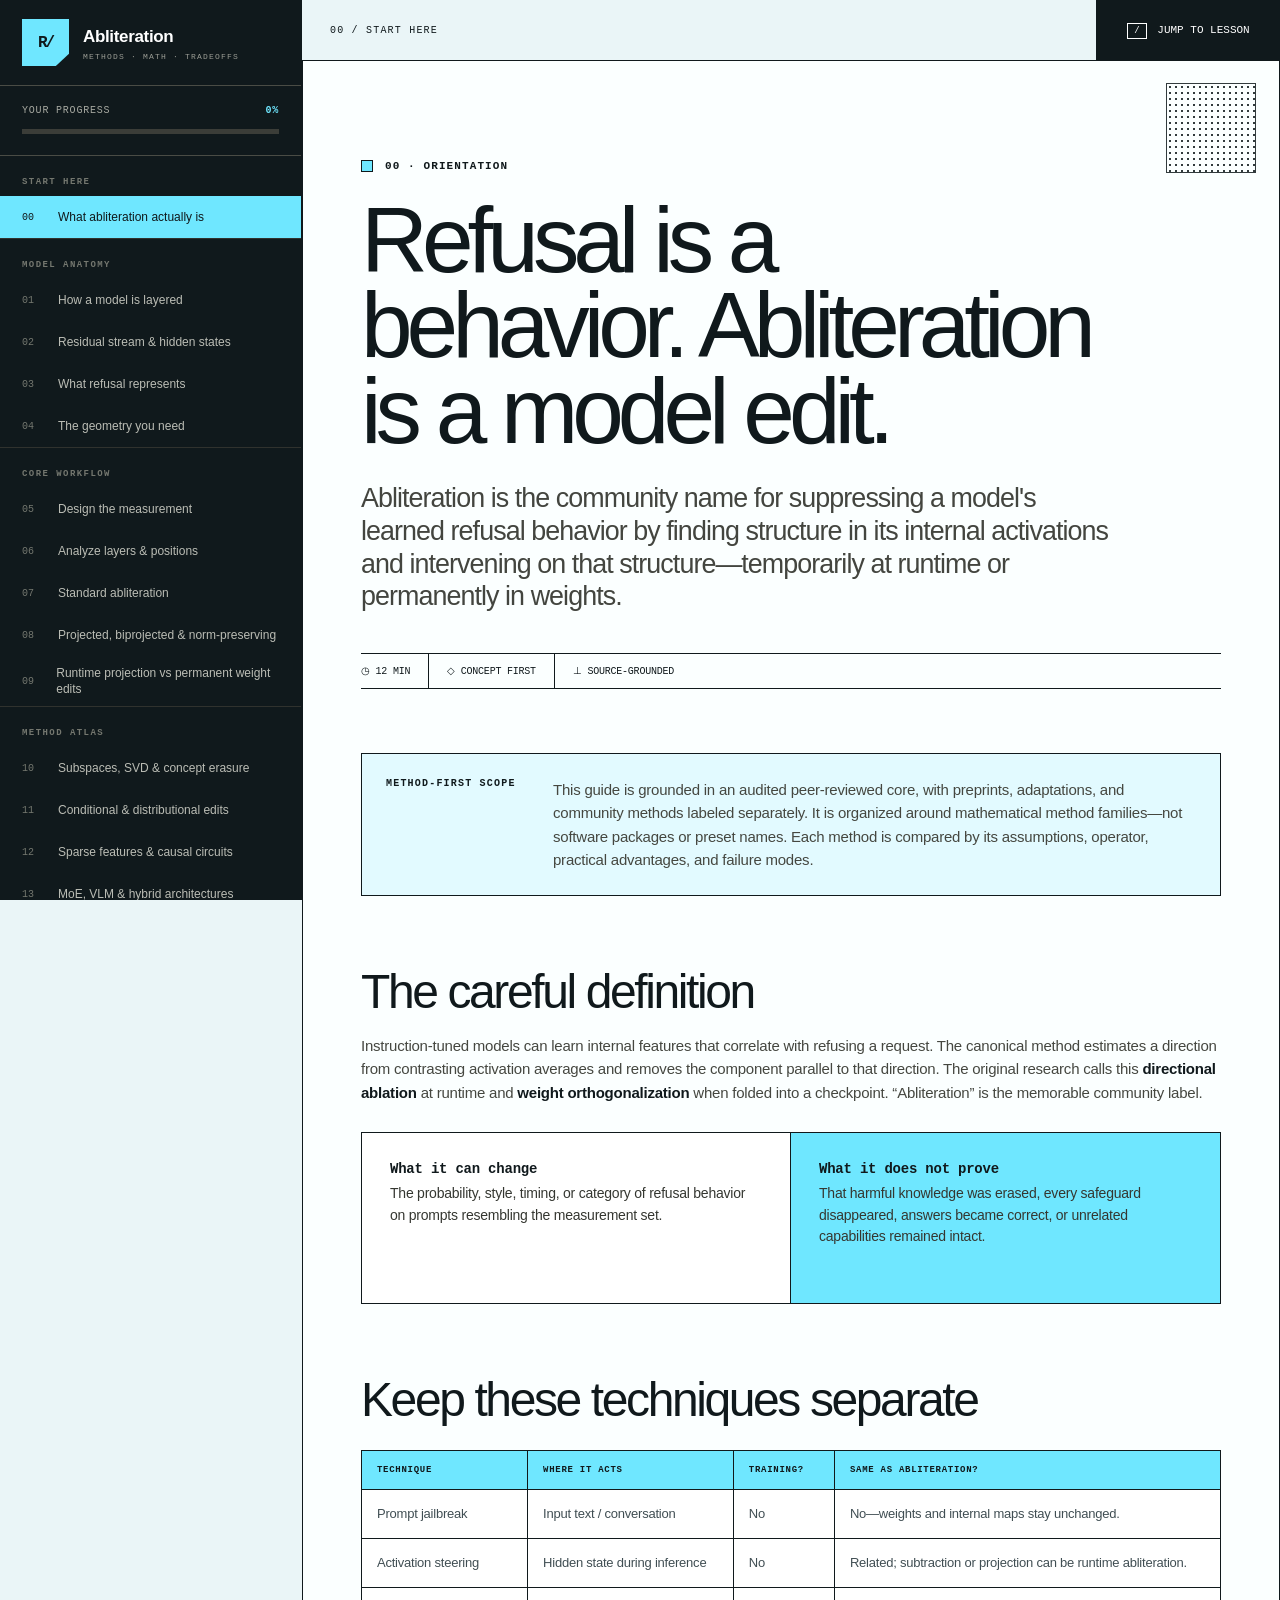
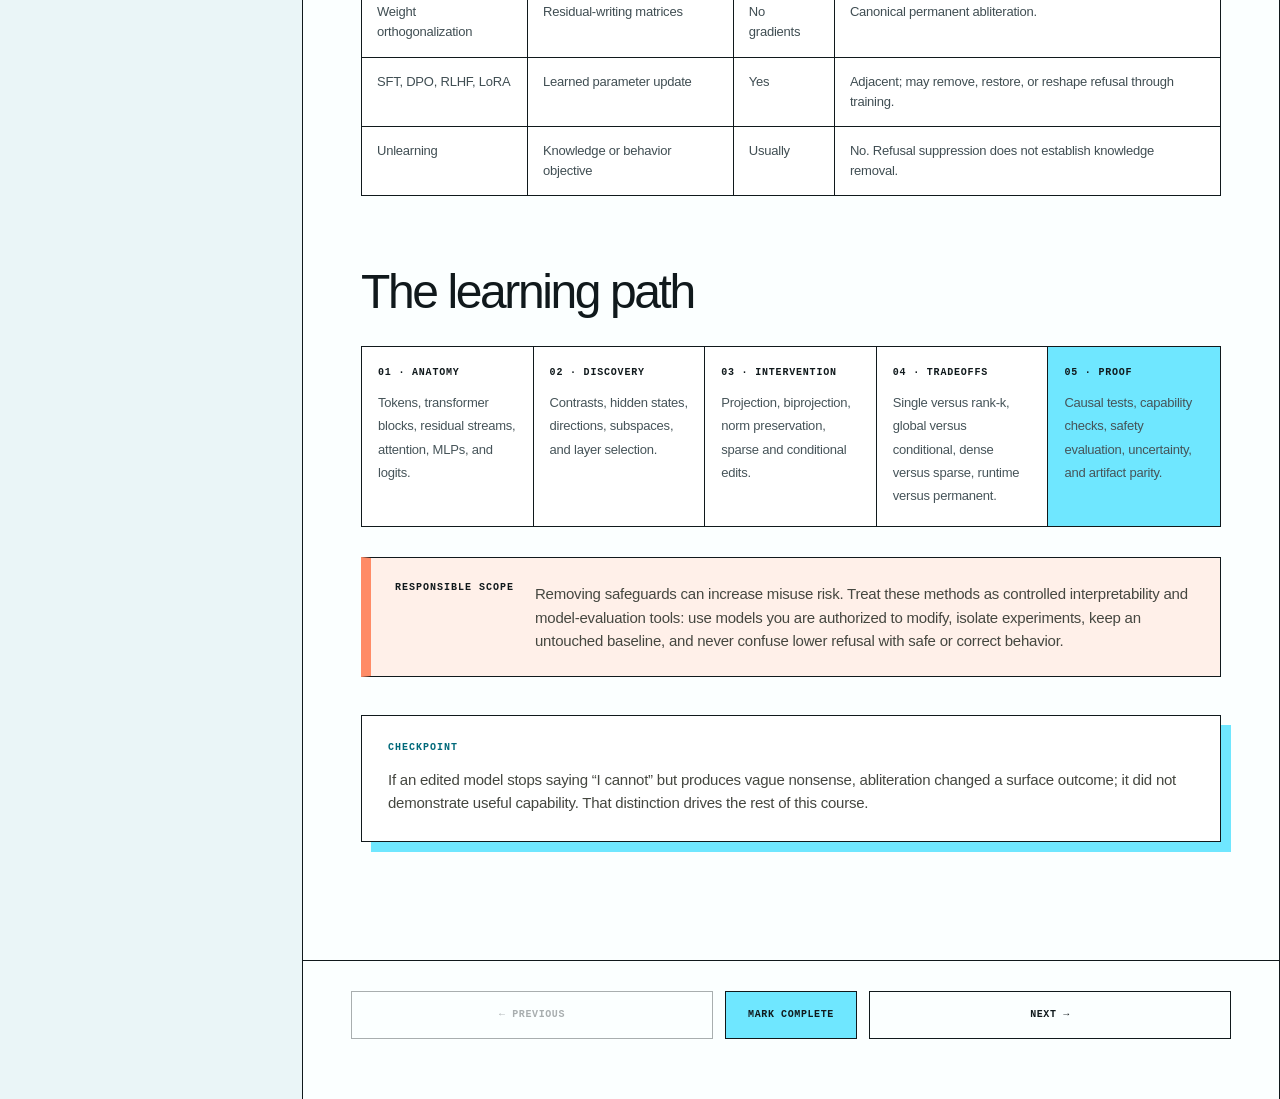
==== commit caeca5c3: "Refresh abliteration guide and local sources" ====
--- a/abliteration/index.html
+++ b/abliteration/index.html
@@ -6,14 +6,14 @@
   <meta name="description" content="A method-first guide to transformer layers, abliteration mathematics, and practical tradeoffs.">
   <meta name="theme-color" content="#6fe7ff">
   <title>Abliteration Methods Guide</title>
-  <link rel="stylesheet" href="./base.css?v=1">
+  <link rel="stylesheet" href="./base.css?v=2">
   <link rel="stylesheet" href="./styles.css?v=3">
 </head>
-<body>
+<body data-guide-id="abliteration">
   <div class="shell">
     <aside class="sidebar" id="sidebar">
       <a class="brand" href="#orientation" aria-label="Abliteration Methods Guide home">
-        <span class="brand-mark">R⊥</span>
+        <span class="brand-mark">R/</span>
         <span><strong>Abliteration</strong><small>METHODS · MATH · TRADEOFFS</small></span>
       </a>
       <div class="progress-card">
@@ -30,9 +30,12 @@
       <header class="topbar">
         <button class="menu-button" id="menu-button" aria-label="Open course navigation">☰</button>
         <div class="crumb" id="crumb">00 / Orientation</div>
-        <button class="key-hint" id="search-button"><kbd>/</kbd> Jump to lesson</button>
+        <button class="key-hint" id="search-button"><kbd>/</kbd> Jump to Lesson</button>
       </header>
-      <article id="lesson" tabindex="-1"></article>
+      <div class="lesson-stage">
+        <a class="lesson-home-grid" href="../" aria-label="Go to the learning library homepage" title="Learning library home"></a>
+        <article id="lesson" tabindex="-1"></article>
+      </div>
       <footer class="lesson-footer">
         <button id="previous" class="nav-button">← Previous</button>
         <button id="complete" class="complete-button">Mark complete</button>
@@ -43,7 +46,7 @@
 
   <dialog id="search-dialog">
     <div class="search-box">
-      <label for="search-input">Jump to a lesson</label>
+      <label for="search-input">Jump to Lesson</label>
       <input id="search-input" type="search" placeholder="Try “KL”, “biprojection”, or “SNR”…" autocomplete="off">
       <div id="search-results"></div>
       <small><kbd>↑</kbd> <kbd>↓</kbd> navigate · <kbd>enter</kbd> open · <kbd>esc</kbd> close</small>
@@ -57,7 +60,7 @@
       <p class="lede">Abliteration is the community name for suppressing a model's learned refusal behavior by finding structure in its internal activations and intervening on that structure—temporarily at runtime or permanently in weights.</p>
       <div class="lesson-meta"><span>◷ 12 MIN</span><span>◇ CONCEPT FIRST</span><span>⊥ SOURCE-GROUNDED</span></div>
 
-      <div class="scope-banner"><strong>Method-first scope</strong><p>This guide synthesizes a verified 116-paper research corpus plus implementation evidence, but it is organized around mathematical method families—not software packages or preset names. Each method is compared by its assumptions, operator, practical advantages, and failure modes.</p></div>
+      <div class="scope-banner"><strong>Method-first scope</strong><p>This guide is grounded in an audited peer-reviewed core, with preprints, adaptations, and community methods labeled separately. It is organized around mathematical method families—not software packages or preset names. Each method is compared by its assumptions, operator, practical advantages, and failure modes.</p></div>
 
       <h2>The careful definition</h2>
       <p>Instruction-tuned models can learn internal features that correlate with refusing a request. The canonical method estimates a direction from contrasting activation averages and removes the component parallel to that direction. The original research calls this <strong>directional ablation</strong> at runtime and <strong>weight orthogonalization</strong> when folded into a checkpoint. “Abliteration” is the memorable community label.</p>
@@ -88,7 +91,8 @@
       </div>
 
       <div class="callout warning"><strong>Responsible scope</strong><p>Removing safeguards can increase misuse risk. Treat these methods as controlled interpretability and model-evaluation tools: use models you are authorized to modify, isolate experiments, keep an untouched baseline, and never confuse lower refusal with safe or correct behavior.</p></div>
-      <div class="quiz"><strong>Checkpoint</strong><p>If an edited model stops saying “I cannot” but produces vague nonsense, abliteration changed a surface outcome; it did not demonstrate useful capability. That distinction drives the rest of this course.</p></div></template>
+      <div class="quiz"><strong>Checkpoint</strong><p>If an edited model stops saying “I cannot” but produces vague nonsense, abliteration changed a surface outcome; it did not demonstrate useful capability. That distinction drives the rest of this course.</p></div>
+</template>
 <template id="lesson-transformer-layers">
       <p class="eyebrow">01 · Model anatomy</p>
       <h1>A transformer is a stack of residual updates.</h1>
@@ -177,8 +181,8 @@
       <p>This scaffold is not claimed to be a literal five-module circuit in every model. It is a set of distinct causal questions. A selective edit usually wants the <strong>execution/writer</strong> stage: change refusal without deleting topic or harm recognition and without damaging capability.</p>
 
       <h2>From one arrow to richer geometry</h2>
-      <p><a href="https://arxiv.org/abs/2406.11717" target="_blank" rel="noreferrer">Arditi et al.</a> established that a single direction can mediate refusal across many tested models: removing it reduces refusal and adding it induces refusal. That is a strong historical baseline—not a theorem that every checkpoint, category, language, token, and refusal style uses one universal axis.</p>
-      <blockquote><p>Across the literature, the more durable picture is a conditional, time-dependent policy that can involve multiple directions, sparse components, routing circuits, and answer capability that remains partly separable from refusal execution.</p></blockquote>
+      <p><a href="./papers/01-refusal-direction.pdf" target="_blank" rel="noopener">Arditi et al.</a> found that a single direction mediated refusal across 13 tested open-source chat models: removing it reduced refusal and adding it induced refusal. That is a strong empirical baseline—not a theorem that every checkpoint, category, language, token, and refusal style uses one universal axis.</p>
+      <blockquote><p>Newer peer-reviewed work broadens that baseline: <a href="./papers/02-cosmic.pdf" target="_blank" rel="noopener">COSMIC</a> studies output-independent direction selection, <a href="./papers/03-som-directions.pdf" target="_blank" rel="noopener">SOM Directions</a> tests a multidirectional representation, and <a href="./papers/04-repit.pdf" target="_blank" rel="noopener">RepIt</a> isolates concept-specific refusal vectors. Each result remains bounded by its models, prompts, layers, and evaluation design.</p></blockquote>
 
       <h2>The minimum outcome table</h2>
       <div class="method-table-wrap"><table class="method-table">
@@ -191,7 +195,8 @@
       <div class="formula">refusal effect = ½[(μHR − μHA) + (μBR − μBA)]
 harm effect    = ½[(μHR − μBR) + (μHA − μBA)]
 <small>A four-cell design attempts to isolate outcome from harm recognition instead of assuming the dataset label is the mechanism.</small></div>
-      <div class="quiz"><strong>Checkpoint</strong><p>If an edit lowers refusal on cyber prompts by deleting cyber vocabulary, it succeeded on a superficial metric and failed mechanistically. Topic probes, technical correctness, and benign-cyber controls reveal the mistake.</p></div></template>
+      <div class="quiz"><strong>Checkpoint</strong><p>If an edit lowers refusal on cyber prompts by deleting cyber vocabulary, it succeeded on a superficial metric and failed mechanistically. Topic probes, technical correctness, and benign-cyber controls reveal the mistake.</p></div>
+</template>
 <template id="lesson-geometry-language">
       <p class="eyebrow">04 · Model anatomy</p>
       <h1>A direction is a hypothesis about behavior.</h1>
@@ -407,8 +412,9 @@
       </table></div>
 
       <div class="callout"><strong>Interpretation</strong><p>Answer-mean residualization is a heuristic boundary condition, not proof of capability preservation. An absolute mean depends on the representation origin, and ordinary answered behavior occupies a distribution—not one arrow.</p></div>
-      <p>A <a href="https://huggingface.co/blog/grimjim/norm-preserving-biprojected-abliteration" target="_blank" rel="noreferrer">norm-preserving biprojection case study</a> motivates the method. Its retention result remains a checkpoint-specific observation to replicate, not a cross-model law.</p>
-      <div class="quiz"><strong>Checkpoint</strong><p>“Projected” is ambiguous unless you state where. Record whether answer-mean overlap was removed during measurement, during destination editing, or both.</p></div></template>
+      <p><strong>Evidence label:</strong> norm-preserving biprojection is a community method, not a peer-reviewed result. Its reported retention behavior is a checkpoint-specific observation to reproduce with matched controls; this guide does not treat it as a cross-model law.</p>
+      <div class="quiz"><strong>Checkpoint</strong><p>“Projected” is ambiguous unless you state where. Record whether answer-mean overlap was removed during measurement, during destination editing, or both.</p></div>
+</template>
 <template id="lesson-runtime-weight">
       <p class="eyebrow">09 · Core workflow</p>
       <h1>The same geometric idea can live in different places.</h1>
@@ -495,7 +501,7 @@
       </table></div>
 
       <h2>Rank-k and diverse-direction variants</h2>
-      <p>Multidirectional methods use SVD, category prototypes, clustering, or optimized directions, then penalize redundancy and orthonormalize the retained span. A common practical baseline keeps the top four paired-difference axes, but rank should be selected rather than inherited. More rank can reduce refusal while simply erasing more model behavior, so plot target completion and protected utility against rank and total edit norm.</p>
+      <p>Multidirectional methods use SVD, category prototypes, clustering, or optimized directions, then penalize redundancy and orthonormalize the retained span. <a href="./papers/03-som-directions.pdf" target="_blank" rel="noopener">SOM Directions</a> supplies refusal-specific peer-reviewed evidence that more than one direction can matter, but it does not establish a universal rank. Select rank on held-out data. More rank can reduce refusal while simply erasing more model behavior, so plot target completion and protected utility against rank and total edit norm.</p>
 
       <h2>Prototype, cluster & manifold extensions</h2>
       <div class="formula">category prototype: r̂c = normalize(μR,c − μA,c)
@@ -512,7 +518,8 @@
       </table></div>
 
       <div class="callout"><strong>Selection rule</strong><p>For row directions <code>G</code>, orthonormalize first or use the exact joint projector <code>Gᵀ(GGᵀ)⁺G</code>. Replacing the pseudoinverse with <code>(GGᵀ+λI)⁻¹</code> creates stable ridge shrinkage, but it is no longer an idempotent orthogonal projector.</p></div>
-      <div class="quiz"><strong>Checkpoint</strong><p>“Whitened” should mean covariance was estimated and inverted or factorized. Unit-normalized vectors, RMSNorm outputs, clipped activations, and norm-restored weights are not whitened.</p></div></template>
+      <div class="quiz"><strong>Checkpoint</strong><p>“Whitened” should mean covariance was estimated and inverted or factorized. Unit-normalized vectors, RMSNorm outputs, clipped activations, and norm-restored weights are not whitened.</p></div>
+</template>
 <template id="lesson-conditional-distributional">
       <p class="eyebrow">11 · Method atlas</p>
       <h1>Cross the boundary without flattening the space.</h1>
@@ -520,13 +527,13 @@
       <div class="lesson-meta"><span>◷ 30 MIN</span><span>◇ ADVANCED</span><span>↝ CONTROLLED MAPS</span></div>
 
       <h2>Controlled latent-space evasion</h2>
-      <p>Let higher values of a calibrated linear score <code>s(h)=wᵀh+b</code> denote the answer side. Controlled latent evasion changes only states that fail a chosen answer-side margin:</p>
+      <p><strong>Derived in this guide; requires empirical validation.</strong> Let higher values of a calibrated linear score <code>s(h)=wᵀh+b</code> denote the answer side. The proposed operator changes only states that fail a chosen answer-side margin:</p>
       <div class="formula">δ* = [max(0, m − s(h)) / ‖w‖²]w
 h′ = h + δ*
 <small>If the score orientation is reversed, reverse the inequality and direction. The margin must be calibrated against realized semantic behavior and protected utility.</small></div>
 
       <h2>Gaussian optimal transport</h2>
-      <p>Optimal-transport refusal ablation estimates the centroids and covariances of refusal-side and answer-side activations, then applies an affine map that matches the two Gaussian approximations in a low-rank PCA space.</p>
+      <p>A March 2026 academic preprint proposes optimal-transport refusal ablation: estimate refusal-side and answer-side centroids and covariances, then apply an affine map that matches the two Gaussian approximations in a low-rank PCA space. Treat this as emerging evidence, not peer-reviewed consensus.</p>
       <div class="formula">T(h) = μA + M(h − μR)
 M = ΣR⁻¹ᐟ²(ΣR¹ᐟ²ΣAΣR¹ᐟ²)¹ᐟ²ΣR⁻¹ᐟ²
 <small>Use positive-definite regularized covariances or low-rank pseudoinverses. Unlike a projector, this changes both center and covariance.</small></div>
@@ -535,7 +542,7 @@
       <div class="formula">h′ = h + U(Vᵀh),      U,V ∈ ℝᵈˣᵏ
 min Ltarget + λ·KL(fedited ‖ fbase on controls) + η·E‖h′−h‖²
 <small>A ReFT-style eraser learns a rank-k map while the base model stays frozen.</small></div>
-      <p>These methods can capture non-projector geometry, but add training, overfitting risk, and a larger audit surface. After validating a runtime target map <code>T(h)</code>, protected ridge folding can fit <code>ΔW</code> by minimizing <code>Σtarget‖ΔWxᵢ−[T(Wxᵢ)−Wxᵢ]‖² + λ‖ΔW‖² + γΣcontrol‖ΔWxⱼ‖²</code>. The control term protects ordinary states; the result remains an approximation to the runtime map, distinct from simple orthogonalization.</p>
+      <p>Representation finetuning has peer-reviewed support, but the specific “eraser” and protected-folding objectives here are adaptations. They can capture non-projector geometry, but add training, overfitting risk, and a larger audit surface. After validating a runtime target map <code>T(h)</code>, protected ridge folding can fit <code>ΔW</code> by minimizing <code>Σtarget‖ΔWxᵢ−[T(Wxᵢ)−Wxᵢ]‖² + λ‖ΔW‖² + γΣcontrol‖ΔWxⱼ‖²</code>. The control term protects ordinary states; the result remains an approximation to the runtime map, distinct from simple orthogonalization.</p>
 
       <h2>Conditional control</h2>
       <div class="concept-grid">
@@ -545,7 +552,7 @@
       <div class="formula">g = 1[domain_score ≥ τD  and  refusal_score ≥ τR]
 h′ = h − g·αBᵀBh
 <small>A prompt-latched variant computes g at the assistant boundary and holds it fixed; a tokenwise gate can adapt but may flicker.</small></div>
-      <p>CAST provides the conditional-steering lineage. Dual and hysteretic gates are natural adaptations, not established universal solutions. A topic gate can silently recreate over-refusal or miss euphemisms, so its calibration becomes part of the method's safety and selectivity claim.</p>
+      <p>Peer-reviewed CAST work provides the conditional-steering lineage. Dual and hysteretic gates are adaptations, not established universal solutions. <a href="./papers/04-repit.pdf" target="_blank" rel="noopener">RepIt</a> further shows why isolating a target concept matters. A topic gate can silently recreate over-refusal or miss euphemisms, so its calibration becomes part of the method's safety and selectivity claim.</p>
 
       <h2>Norm-aware continuous control</h2>
       <div class="method-table-wrap"><table class="method-table">
@@ -567,7 +574,8 @@
 δ* = κ Cₚ⁻¹g / (gᵀCₚ⁻¹g)
 <small>Among moves satisfying <code>gᵀδ=κ</code>, this minimizes <code>δᵀCₚδ</code>. Use a regularized protected metric; the guarantee is local and linear.</small></div>
 
-      <div class="callout warning"><strong>Compile last</strong><p>Prove a runtime map first. Permanent weight folding, conversion, and quantization each introduce a new approximation and must be tested as new model conditions.</p></div></template>
+      <div class="callout warning"><strong>Compile last</strong><p>Prove a runtime map first. Permanent weight folding, conversion, and quantization each introduce a new approximation and must be tested as new model conditions.</p></div>
+</template>
 <template id="lesson-sparse-circuits">
       <p class="eyebrow">12 · Method atlas</p>
       <h1>A probe can read a feature it does not control.</h1>
@@ -645,19 +653,19 @@
       <h1>Thirty primitives, four jobs.</h1>
       <p class="lede">This compact appendix indexes discovery, localization, intervention, and proof primitives. Use the detailed lessons for equations and tradeoffs; entries marked as hypotheses are research directions, not ready-made recommendations.</p>
       <div class="lesson-meta"><span>◷ 32 MIN</span><span>◇ REFERENCE</span><span>▦ 30 PRIMITIVES</span></div>
-      <div class="badge-row"><span class="badge status-established">Established</span><span class="badge status-adapted">Adapted</span><span class="badge status-hypothesis">Novel hypothesis</span></div>
+      <div class="badge-row"><span class="badge status-established">Peer-reviewed evidence</span><span class="badge status-adapted">Preprint / adaptation / derived here</span><span class="badge status-hypothesis">Hypothesis</span></div>
 
       <h2>A · Discover the behavior</h2>
       <div class="method-table-wrap"><table class="method-table">
         <thead><tr><th>#</th><th>Primitive</th><th>Status</th><th>Question</th></tr></thead>
         <tbody>
-          <tr><td>01</td><td>Difference in means</td><td>Established</td><td>What linear arrow separates two activation groups?</td></tr>
-          <tr><td>02</td><td>Outcome-factorial isolation</td><td>Adapted / hypothesis</td><td>Can refusal be separated from harmfulness and topic?</td></tr>
-          <tr><td>03</td><td>Paired covariance-whitened subspace</td><td>Adapted</td><td>Which paired changes are large relative to protected variation?</td></tr>
-          <tr><td>04</td><td>Nuisance residualization</td><td>Adapted</td><td>Can length, source, template, language, and category be regressed out?</td></tr>
-          <tr><td>05</td><td>Topic-aware contrasts</td><td>Established warning</td><td>Are controls matched without canceling the causal signal?</td></tr>
-          <tr><td>06</td><td>RepIt-style whitening</td><td>Established</td><td>Can one category be isolated from shared restricted-category structure?</td></tr>
-          <tr><td>07</td><td>SAE feature bundles</td><td>Established / adapted</td><td>Is refusal better represented by sparse nonlinear features?</td></tr>
+          <tr><td>01</td><td>Difference in means</td><td>Peer-reviewed evidence</td><td>What linear arrow separates two activation groups?</td></tr>
+          <tr><td>02</td><td>Outcome-factorial isolation</td><td>Adaptation / hypothesis</td><td>Can refusal be separated from harmfulness and topic?</td></tr>
+          <tr><td>03</td><td>Paired covariance-whitened subspace</td><td>Adaptation</td><td>Which paired changes are large relative to protected variation?</td></tr>
+          <tr><td>04</td><td>Nuisance residualization</td><td>Adaptation</td><td>Can length, source, template, language, and category be regressed out?</td></tr>
+          <tr><td>05</td><td>Topic-aware contrasts</td><td>Adaptation / warning</td><td>Are controls matched without canceling the causal signal?</td></tr>
+          <tr><td>06</td><td>RepIt-style whitening</td><td>Peer-reviewed evidence</td><td>Can one category be isolated from shared restricted-category structure?</td></tr>
+          <tr><td>07</td><td>SAE feature bundles</td><td>Adaptation</td><td>Is refusal better represented by sparse nonlinear features?</td></tr>
           <tr><td>08</td><td>Refusal-trajectory tensor</td><td>Hypothesis</td><td>How does the behavior factor across layers and generated time?</td></tr>
         </tbody>
       </table></div>
@@ -666,12 +674,12 @@
       <div class="method-table-wrap"><table class="method-table">
         <thead><tr><th>#</th><th>Primitive</th><th>Status</th><th>Question</th></tr></thead>
         <tbody>
-          <tr><td>09</td><td>Matched activation patching</td><td>Established</td><td>Which answer-side state rescues a refusing run?</td></tr>
-          <tr><td>10</td><td>Editability map</td><td>Adapted</td><td>Where does a proposed edit change behavior, not just probe score?</td></tr>
-          <tr><td>11</td><td>Detector/gate/writer decomposition</td><td>Established / adapted</td><td>Which stage recognizes, routes, writes, amplifies, or opposes refusal?</td></tr>
+          <tr><td>09</td><td>Matched activation patching</td><td>Adaptation</td><td>Which answer-side state rescues a refusing run?</td></tr>
+          <tr><td>10</td><td>Editability map</td><td>Adaptation</td><td>Where does a proposed edit change behavior, not just probe score?</td></tr>
+          <tr><td>11</td><td>Detector/gate/writer decomposition</td><td>Adaptation</td><td>Which stage recognizes, routes, writes, amplifies, or opposes refusal?</td></tr>
           <tr><td>12</td><td>Multi-layer synergy graph</td><td>Hypothesis</td><td>Which weak sites become effective as a small bundle?</td></tr>
-          <tr><td>13</td><td>Sparse parameter/neuron localization</td><td>Established</td><td>Can a smaller set of heads, neurons, or rows carry the effect?</td></tr>
-          <tr><td>14</td><td>MoE expert-support localization</td><td>Established / adapted</td><td>Which routed experts causally support the refusal basis?</td></tr>
+          <tr><td>13</td><td>Sparse parameter/neuron localization</td><td>Peer-reviewed evidence</td><td>Can a smaller set of heads, neurons, or rows carry the effect?</td></tr>
+          <tr><td>14</td><td>MoE expert-support localization</td><td>Adaptation</td><td>Which routed experts causally support the refusal basis?</td></tr>
         </tbody>
       </table></div>
 
@@ -679,20 +687,20 @@
       <div class="method-table-wrap"><table class="method-table">
         <thead><tr><th>#</th><th>Primitive</th><th>Status</th><th>Core action</th></tr></thead>
         <tbody>
-          <tr><td>15</td><td>Orthogonal directional ablation</td><td>Established</td><td>Project out one direction or an orthonormal basis.</td></tr>
-          <tr><td>16</td><td>Affine concept editing</td><td>Established</td><td>Project and re-center at an answer-side coordinate.</td></tr>
-          <tr><td>17</td><td>LEACE / INLP / R-LACE</td><td>Established</td><td>Erase linearly decodable information under explicit geometry.</td></tr>
-          <tr><td>18</td><td>Diverse multidirectional ablation</td><td>Established</td><td>Select nonredundant directions and remove their joint span.</td></tr>
-          <tr><td>19</td><td>Controlled latent evasion</td><td>Established</td><td>Move to a calibrated margin on the answer side.</td></tr>
-          <tr><td>20</td><td>Gaussian optimal transport</td><td>Established</td><td>Map refusal-side center and covariance toward answer-side distribution.</td></tr>
-          <tr><td>21</td><td>Protected spectral cleaning</td><td>Established / adapted</td><td>Remove known capability/style overlap from the edit direction.</td></tr>
-          <tr><td>22</td><td>Learned low-rank ReFT eraser</td><td>Adapted</td><td>Train a small hidden-state map with behavior and KL objectives.</td></tr>
-          <tr><td>23</td><td>Protected low-rank weight folding</td><td>Adapted</td><td>Compile a validated runtime edit into the smallest protected weight update.</td></tr>
-          <tr><td>24</td><td>Prompt-latched dual gate</td><td>Adapted</td><td>Enable the edit only for target domain plus refusal trajectory.</td></tr>
+          <tr><td>15</td><td>Orthogonal directional ablation</td><td>Peer-reviewed evidence</td><td>Project out one direction or an orthonormal basis.</td></tr>
+          <tr><td>16</td><td>Affine concept editing</td><td>Preprint evidence</td><td>Project and re-center at an answer-side coordinate.</td></tr>
+          <tr><td>17</td><td>LEACE / INLP / R-LACE</td><td>Peer-reviewed theory / adaptation</td><td>Erase linearly decodable information under explicit geometry.</td></tr>
+          <tr><td>18</td><td>Diverse multidirectional ablation</td><td>Peer-reviewed evidence</td><td>Select nonredundant directions and remove their joint span.</td></tr>
+          <tr><td>19</td><td>Controlled latent evasion</td><td>Derived here</td><td>Move to a calibrated margin on the answer side.</td></tr>
+          <tr><td>20</td><td>Gaussian optimal transport</td><td>Preprint evidence</td><td>Map refusal-side center and covariance toward answer-side distribution.</td></tr>
+          <tr><td>21</td><td>Protected spectral cleaning</td><td>Adaptation</td><td>Remove known capability/style overlap from the edit direction.</td></tr>
+          <tr><td>22</td><td>Learned low-rank ReFT eraser</td><td>Adaptation</td><td>Train a small hidden-state map with behavior and KL objectives.</td></tr>
+          <tr><td>23</td><td>Protected low-rank weight folding</td><td>Adaptation</td><td>Compile a validated runtime edit into the smallest protected weight update.</td></tr>
+          <tr><td>24</td><td>Prompt-latched dual gate</td><td>Adaptation</td><td>Enable the edit only for target domain plus refusal trajectory.</td></tr>
           <tr><td>25</td><td>Hysteretic sequential gate</td><td>Hypothesis</td><td>Maintain a stable gate in long conversations with memory.</td></tr>
-          <tr><td>26</td><td>Natural-gradient actuation</td><td>Adapted / hypothesis</td><td>Minimize change in a protected Fisher/covariance metric.</td></tr>
-          <tr><td>27</td><td>Modality-separated shared subspace</td><td>Adapted / hypothesis</td><td>Separate text, vision, and fusion refusal components.</td></tr>
-          <tr><td>28</td><td>Norm-preserving angular steering</td><td>Established</td><td>Rotate in a learned plane instead of adding or deleting a vector.</td></tr>
+          <tr><td>26</td><td>Natural-gradient actuation</td><td>Adaptation / hypothesis</td><td>Minimize change in a protected Fisher/covariance metric.</td></tr>
+          <tr><td>27</td><td>Modality-separated shared subspace</td><td>Adaptation / hypothesis</td><td>Separate text, vision, and fusion refusal components.</td></tr>
+          <tr><td>28</td><td>Norm-preserving angular steering</td><td>Peer-reviewed evidence / contested</td><td>Rotate in a learned plane instead of adding or deleting a vector.</td></tr>
         </tbody>
       </table></div>
 
@@ -700,12 +708,13 @@
       <div class="method-table-wrap"><table class="method-table">
         <thead><tr><th>#</th><th>Primitive</th><th>Status</th><th>Required evidence</th></tr></thead>
         <tbody>
-          <tr><td>29</td><td>Bidirectional causal certificate</td><td>Established / adapted</td><td>Removal lowers refusal, addition raises it, and strength has a dose response.</td></tr>
-          <tr><td>30</td><td>Semantic/statistical/deployment certificate</td><td>Established / adapted</td><td>Full responses, utility bounds, uncertainty, fresh probes, and exact deployed bytes.</td></tr>
-        </tbody>
-      </table></div>
-
-      <div class="callout"><strong>How to use this map</strong><p>Do not combine all thirty. Establish the simplest baseline, use localization to falsify weak candidates, then add complexity only when it improves target behavior at matched protected drift on untouched data.</p></div></template>
+          <tr><td>29</td><td>Bidirectional causal certificate</td><td>Adaptation</td><td>Removal lowers refusal, addition raises it, and strength has a dose response.</td></tr>
+          <tr><td>30</td><td>Semantic/statistical/deployment certificate</td><td>Adaptation</td><td>Full responses, utility bounds, uncertainty, fresh probes, and exact deployed bytes.</td></tr>
+        </tbody>
+      </table></div>
+
+      <div class="callout"><strong>How to use this map</strong><p>Do not combine all thirty. Establish the simplest baseline, use localization to falsify weak candidates, then add complexity only when it improves target behavior at matched protected drift on untouched data.</p></div>
+</template>
 <template id="lesson-operator-variants">
       <p class="eyebrow">15 · Method comparison</p>
       <h1>Finding a direction does not determine what to do with it.</h1>
@@ -791,7 +800,7 @@
 
       <h2>Comparison axes that matter in practice</h2>
       <div class="metric-grid">
-        <div class="metric"><code>Data burden</code><p>Means need dozens to hundreds; stable covariance, sparse, and learned methods can need far more.</p></div>
+        <div class="metric"><code>Data burden</code><p>Sample requirements are model-, layer-, prompt-, and estimator-dependent; covariance, sparse, and learned methods usually require stronger held-out validation than a simple mean contrast.</p></div>
         <div class="metric"><code>Interpretability</code><p>Closed-form rank-one projection is easiest to inspect; optimized maps are harder to attribute.</p></div>
         <div class="metric"><code>Selectivity</code><p>Conditional and localized edits may reduce global drift, but rely on additional learned boundaries.</p></div>
         <div class="metric"><code>Reversibility</code><p>Runtime maps are easy to disable; folded weights need a pristine checkpoint and rollback artifact.</p></div>
@@ -821,7 +830,8 @@
 
       <h2>No universal winner</h2>
       <p>The expected progression is evidence-driven: mean direction → rank-k → covariance-aware → localized or conditional → learned map. Stop as soon as a simpler method reaches the desired target effect inside the declared protected-drift budget. Complexity is justified by a measured failure of the previous rung, not by novelty.</p>
-      <div class="callout warning"><strong>Do not compare names</strong><p>Compare resolved mathematics, data, layer/token sites, rank, strength, update norm, persistence, and evaluation. A sophisticated family with weak controls is less informative than a rank-one baseline with strong causal and held-out evidence.</p></div></template>
+      <div class="callout warning"><strong>Do not compare names</strong><p>Compare resolved mathematics, data, layer/token sites, rank, strength, update norm, persistence, and evaluation. A sophisticated family with weak controls is less informative than a rank-one baseline with strong causal and held-out evidence.</p></div>
+</template>
 <template id="lesson-method-selection">
       <p class="eyebrow">17 · Method comparison</p>
       <h1>Escalate the method only when a simpler assumption fails.</h1>
@@ -1072,7 +1082,7 @@
       <p><strong>GQA</strong> · Grouped-Query Attention &nbsp; <strong>LDA</strong> · Linear Discriminant Analysis &nbsp; <strong>LLM</strong> · Large Language Model &nbsp; <strong>LM</strong> · Language Model &nbsp; <strong>MLP</strong> · Multilayer Perceptron &nbsp; <strong>MoE</strong> · Mixture of Experts &nbsp; <strong>MQA</strong> · Multi-Query Attention &nbsp; <strong>OCR</strong> · Optical Character Recognition &nbsp; <strong>OT</strong> · Optimal Transport &nbsp; <strong>PCA</strong> · Principal Component Analysis &nbsp; <strong>Q/K/V</strong> · Query/Key/Value &nbsp; <strong>QA</strong> · Question Answering &nbsp; <strong>RMSNorm</strong> · Root Mean Square Normalization &nbsp; <strong>RoPE</strong> · Rotary Position Embedding &nbsp; <strong>SAE</strong> · Sparse Autoencoder &nbsp; <strong>SVD</strong> · Singular Value Decomposition &nbsp; <strong>VLM</strong> · Vision-Language Model.</p>
     </div></details>
     <details><summary>Editing and training methods</summary><div>
-      <p><strong>ACE</strong> · Affine Concept Editing &nbsp; <strong>CAST</strong> · Conditional Activation Steering &nbsp; <strong>CLE</strong> · Controlled Latent Evasion &nbsp; <strong>DPO</strong> · Direct Preference Optimization &nbsp; <strong>INLP</strong> · Iterative Nullspace Projection &nbsp; <strong>LACE</strong> · Linear Adversarial Concept Erasure &nbsp; <strong>LEACE</strong> · LEAst-squares Concept Erasure &nbsp; <strong>LoRA</strong> · Low-Rank Adaptation &nbsp; <strong>NPBA</strong> · Norm-Preserving Biprojected Abliteration &nbsp; <strong>PEFT</strong> · Parameter-Efficient Fine-Tuning &nbsp; <strong>ReFT</strong> · Representation Finetuning &nbsp; <strong>RLACE</strong> · Relaxed Linear Adversarial Concept Erasure &nbsp; <strong>RLHF</strong> · Reinforcement Learning from Human Feedback &nbsp; <strong>SFT</strong> · Supervised Fine-Tuning.</p>
+      <p><strong>ACE</strong> · Affine Concept Editing (preprint method) &nbsp; <strong>CAST</strong> · Conditional Activation Steering &nbsp; <strong>CLE</strong> · Controlled Latent Evasion (operator derived in this guide) &nbsp; <strong>DPO</strong> · Direct Preference Optimization &nbsp; <strong>INLP</strong> · Iterative Nullspace Projection &nbsp; <strong>LACE</strong> · Linear Adversarial Concept Erasure &nbsp; <strong>LEACE</strong> · LEAst-squares Concept Erasure &nbsp; <strong>LoRA</strong> · Low-Rank Adaptation &nbsp; <strong>NPBA</strong> · Norm-Preserving Biprojected Abliteration (community term) &nbsp; <strong>PEFT</strong> · Parameter-Efficient Fine-Tuning &nbsp; <strong>ReFT</strong> · Representation Finetuning &nbsp; <strong>RLACE</strong> · Relaxed Linear Adversarial Concept Erasure &nbsp; <strong>RLHF</strong> · Reinforcement Learning from Human Feedback &nbsp; <strong>SFT</strong> · Supervised Fine-Tuning.</p>
       <p>StrongREJECT, HarmBench, and XSTest are benchmark or evaluator names, not interchangeable metrics. Describe which component and scoring rubric you used instead of treating a brand name as a formula.</p>
     </div></details>
 
@@ -1090,7 +1100,8 @@
       <li>Re-evaluate the exact saved and deployed artifact; an in-memory edit is another condition.</li>
     </ol>
     <div class="quiz"><strong>Checkpoint</strong><p>A report says <code>RR 70%→20%</code>, <code>ASR 65%</code>, <code>ΔNLL +0.30 nats/token</code>, and deployment-direction cosine <code>0.82</code>. You can conclude that measured refusal fell 50 percentage points, 65% met the declared ASR success rubric, language-model loss increased by 0.30 nats/token, and the measured directions were positively but not perfectly aligned. Whether any value is acceptable requires baselines, uncertainty, and prespecified thresholds.</p></div>
-    </div></template>
+    </div>
+</template>
 <template id="lesson-evaluation-deployment">
       <p class="eyebrow">20 · Evidence & practice</p>
       <h1>No-refusal is not the same as a good answer.</h1>
@@ -1106,7 +1117,7 @@
         <div class="metric"><code>Correctness / quality</code><p>Task-specific accuracy, relevance, groundedness, and completeness.</p></div>
         <div class="metric"><code>Safety severity</code><p>What actionable risk appears in the actual response, scored independently of willingness.</p></div>
       </div>
-      <p>Use rule-based indicators for fast iteration, then blinded human or validated model-based grading with a written rubric. Frameworks such as <a href="https://arxiv.org/abs/2402.10260" target="_blank" rel="noreferrer">StrongREJECT</a>, <a href="https://arxiv.org/abs/2402.04249" target="_blank" rel="noreferrer">HarmBench</a>, and <a href="https://arxiv.org/abs/2308.01263" target="_blank" rel="noreferrer">XSTest</a> cover different pieces; none alone certifies an edited model.</p>
+      <p>Use rule-based indicators for fast iteration, then blinded human or validated model-based grading with a written rubric. The peer-reviewed <a href="./papers/05-strongreject.pdf" target="_blank" rel="noopener">StrongREJECT</a>, HarmBench, and XSTest evaluations cover different pieces; none alone certifies an edited model.</p>
 
       <h2>Protected capability suite</h2>
       <div class="method-table-wrap"><table class="method-table">
@@ -1131,7 +1142,8 @@
       </div>
       <p>Quantization can rotate, attenuate, or swamp a small edit; conversion can transpose or omit tensors; a serving template can move the relevant token position. “Passed at reference precision before export” is therefore not deployment evidence.</p>
 
-      <div class="callout"><strong>Minimum report</strong><p>Publish denominators, confidence intervals or bootstrap ranges, exact prompts or dataset hashes, grader rubric and agreement, all model/runtime identifiers, complete hyperparameters, failure counts, and results for the untouched baseline, random control, runtime intervention, folded reference-precision model, and final deployed artifact.</p></div></template>
+      <div class="callout"><strong>Minimum report</strong><p>Publish denominators, confidence intervals or bootstrap ranges, exact prompts or dataset hashes, grader rubric and agreement, all model/runtime identifiers, complete hyperparameters, failure counts, and results for the untouched baseline, random control, runtime intervention, folded reference-precision model, and final deployed artifact.</p></div>
+</template>
 <template id="lesson-failure-modes">
       <p class="eyebrow">21 · Evidence & practice</p>
       <h1>A lower refusal score can fail in twelve different ways.</h1>
@@ -1170,7 +1182,7 @@
       <p class="eyebrow">22 · Reference</p>
       <h1>Use precise words. Keep a source trail.</h1>
       <p class="lede">Mechanistic claims become easier to test when every object names its layer, token position, estimator, dataset, intervention, strength, and artifact condition.</p>
-      <div class="lesson-meta"><span>◷ 18 MIN</span><span>◇ REFERENCE</span><span>⌘ 116-PAPER SYNTHESIS</span></div>
+      <div class="lesson-meta"><span>◷ 18 MIN</span><span>◇ REFERENCE</span><span>⌘ PEER-REVIEWED CORE</span></div>
 
       <h2>Compact glossary</h2>
       <div class="glossary-grid">
@@ -1201,23 +1213,13 @@
       </div>
 
       <h2>Primary reading trail</h2>
+      <div class="scope-banner"><strong>Five papers, locally stored</strong><p>This required path contains peer-reviewed conference papers only. Blogs, vendor explainers, and unreviewed community method posts are excluded from the evidence tier; every link below opens the audited local PDF.</p></div>
       <div class="source-list">
-        <a href="https://arxiv.org/abs/1706.03762" target="_blank" rel="noreferrer"><strong>Attention Is All You Need</strong><span>Transformer foundation.</span></a>
-        <a href="https://transformer-circuits.pub/2021/framework/index.html" target="_blank" rel="noreferrer"><strong>A Mathematical Framework for Transformer Circuits</strong><span>Residual-stream and component vocabulary.</span></a>
-        <a href="https://arxiv.org/abs/2406.11717" target="_blank" rel="noreferrer"><strong>Refusal in Language Models Is Mediated by a Single Direction</strong><span>Canonical directional-ablation and weight-orthogonalization baseline.</span></a>
-        <a href="https://huggingface.co/blog/mlabonne/abliteration" target="_blank" rel="noreferrer"><strong>Abliteration: community implementation</strong><span>Accessible walkthrough and naming lineage.</span></a>
-        <a href="https://huggingface.co/blog/grimjim/norm-preserving-biprojected-abliteration" target="_blank" rel="noreferrer"><strong>Norm-Preserving Biprojected Abliteration</strong><span>Source/destination projection and norm-preserving geometry.</span></a>
-        <a href="https://arxiv.org/abs/2306.03819" target="_blank" rel="noreferrer"><strong>LEACE</strong><span>Closed-form linear concept erasure.</span></a>
-        <a href="https://arxiv.org/abs/2411.09003" target="_blank" rel="noreferrer"><strong>Affine Concept Editing</strong><span>Erase and re-center affine representations.</span></a>
-        <a href="https://arxiv.org/abs/2004.07667" target="_blank" rel="noreferrer"><strong>INLP</strong><span>Iterated nullspace projection against linear probes.</span></a>
-        <a href="https://arxiv.org/abs/2201.12091" target="_blank" rel="noreferrer"><strong>R-LACE</strong><span>Fixed-rank adversarial linear concept erasure.</span></a>
-        <a href="https://arxiv.org/abs/2308.10248" target="_blank" rel="noreferrer"><strong>Activation Addition</strong><span>Runtime steering baseline.</span></a>
-        <a href="https://arxiv.org/abs/2312.06681" target="_blank" rel="noreferrer"><strong>Contrastive Activation Addition</strong><span>Contrast-derived steering vectors.</span></a>
-        <a href="https://arxiv.org/abs/2409.05907" target="_blank" rel="noreferrer"><strong>CAST</strong><span>Conditional activation steering.</span></a>
-        <a href="https://arxiv.org/abs/2603.04355" target="_blank" rel="noreferrer"><strong>Optimal-transport refusal ablation</strong><span>Answer-side distribution matching rather than coordinate deletion.</span></a>
-        <a href="https://arxiv.org/abs/2402.10260" target="_blank" rel="noreferrer"><strong>StrongREJECT</strong><span>Evaluating jailbreak response quality beyond binary success.</span></a>
-        <a href="https://arxiv.org/abs/2402.04249" target="_blank" rel="noreferrer"><strong>HarmBench</strong><span>Standardized automated red-teaming evaluation.</span></a>
-        <a href="https://arxiv.org/abs/2308.01263" target="_blank" rel="noreferrer"><strong>XSTest</strong><span>Exaggerated safety behavior and over-refusal.</span></a>
+        <a href="./papers/01-refusal-direction.pdf" target="_blank" rel="noopener"><strong>Refusal in Language Models Is Mediated by a Single Direction</strong><span>Arditi et al. · NeurIPS 2024 · canonical causal baseline.</span></a>
+        <a href="./papers/02-cosmic.pdf" target="_blank" rel="noopener"><strong>COSMIC</strong><span>Siu et al. · Findings of ACL 2025 · output-independent direction selection.</span></a>
+        <a href="./papers/03-som-directions.pdf" target="_blank" rel="noopener"><strong>SOM Directions Are Better than One</strong><span>Piras et al. · AAAI 2026 · multidirectional refusal evidence.</span></a>
+        <a href="./papers/04-repit.pdf" target="_blank" rel="noopener"><strong>RepIt</strong><span>Siu et al. · ICLR 2026 · concept-specific refusal vectors.</span></a>
+        <a href="./papers/05-strongreject.pdf" target="_blank" rel="noopener"><strong>A StrongREJECT for Empty Jailbreaks</strong><span>Souly et al. · NeurIPS 2024 · behavioral evaluation quality.</span></a>
       </div>
 
       <h2>Where to go next</h2>
@@ -1227,8 +1229,10 @@
         <div class="concept-card"><code>If you are comparing methods</code><p>Use lessons 15–17: fix the basis, match strength, test invariants, and compare target effect at protected drift.</p></div>
         <div class="concept-card"><code>If you are deploying</code><p>Do not stop at reference precision. Re-evaluate the exact converted bytes with the exact serving template and safety envelope.</p></div>
       </div>
-      <div class="quiz"><strong>Final checkpoint</strong><p>The strongest sentence this field guide supports is deliberately bounded: “Under this frozen configuration, a measured intervention changed refusal behavior by this amount, with these observed tradeoffs and these remaining uncertainties.”</p></div></template>
+      <div class="quiz"><strong>Final checkpoint</strong><p>The strongest sentence this field guide supports is deliberately bounded: “Under this frozen configuration, a measured intervention changed refusal behavior by this amount, with these observed tradeoffs and these remaining uncertainties.”</p></div>
+</template>
   <script src="./audio/manifest.js?v=1"></script>
+  <script src="./appearance.js?v=4"></script>
   <script src="./app.js?v=4"></script>
 </body>
 </html>
--- a/abliteration/base.css
+++ b/abliteration/base.css
@@ -302,6 +302,28 @@
   font-size: 9px;
 }
 
+.lesson-stage { position: relative; }
+.lesson-home-grid {
+  position: absolute;
+  z-index: 3;
+  top: 22px;
+  right: max(24px, calc((100% - 1080px) / 2 + 24px));
+  display: block;
+  width: 90px;
+  height: 90px;
+  border: 1px solid var(--ink);
+  background-color: transparent;
+  background-image: radial-gradient(var(--ink) 1.15px, transparent 1.15px);
+  background-size: 6px 6px;
+  opacity: .85;
+  cursor: pointer;
+  transition: background-color .15s ease, opacity .15s ease;
+}
+.lesson-home-grid:hover,
+.lesson-home-grid:focus-visible {
+  background-color: var(--green);
+  opacity: 1;
+}
 #lesson {
   position: relative;
   max-width: 1080px;
@@ -309,20 +331,6 @@
   border-right: 1px solid var(--ink);
   border-left: 1px solid var(--ink);
   background: var(--panel);
-}
-#lesson::before {
-  content: "";
-  position: absolute;
-  z-index: 1;
-  top: 22px;
-  right: 24px;
-  width: 90px;
-  height: 90px;
-  border: 1px solid var(--ink);
-  background-image: radial-gradient(var(--ink) 1.15px, transparent 1.15px);
-  background-size: 6px 6px;
-  opacity: .85;
-  pointer-events: none;
 }
 #lesson > * { position: relative; }
 .eyebrow {
@@ -528,7 +536,7 @@
   .key-hint { min-width: 58px; padding: 0 15px; font-size: 0; }
   .key-hint kbd { font-size: 10px; }
   #lesson { padding: 62px 24px 58px; border-right: 0; border-left: 0; }
-  #lesson::before { top: 16px; right: 18px; width: 62px; height: 62px; }
+  .lesson-home-grid { top: 16px; right: 18px; width: 62px; height: 62px; }
   .eyebrow { max-width: calc(100% - 85px); }
   h1 { margin-top: 22px; font-size: clamp(48px, 14vw, 78px); }
   .lesson-meta { grid-template-columns: 1fr; }
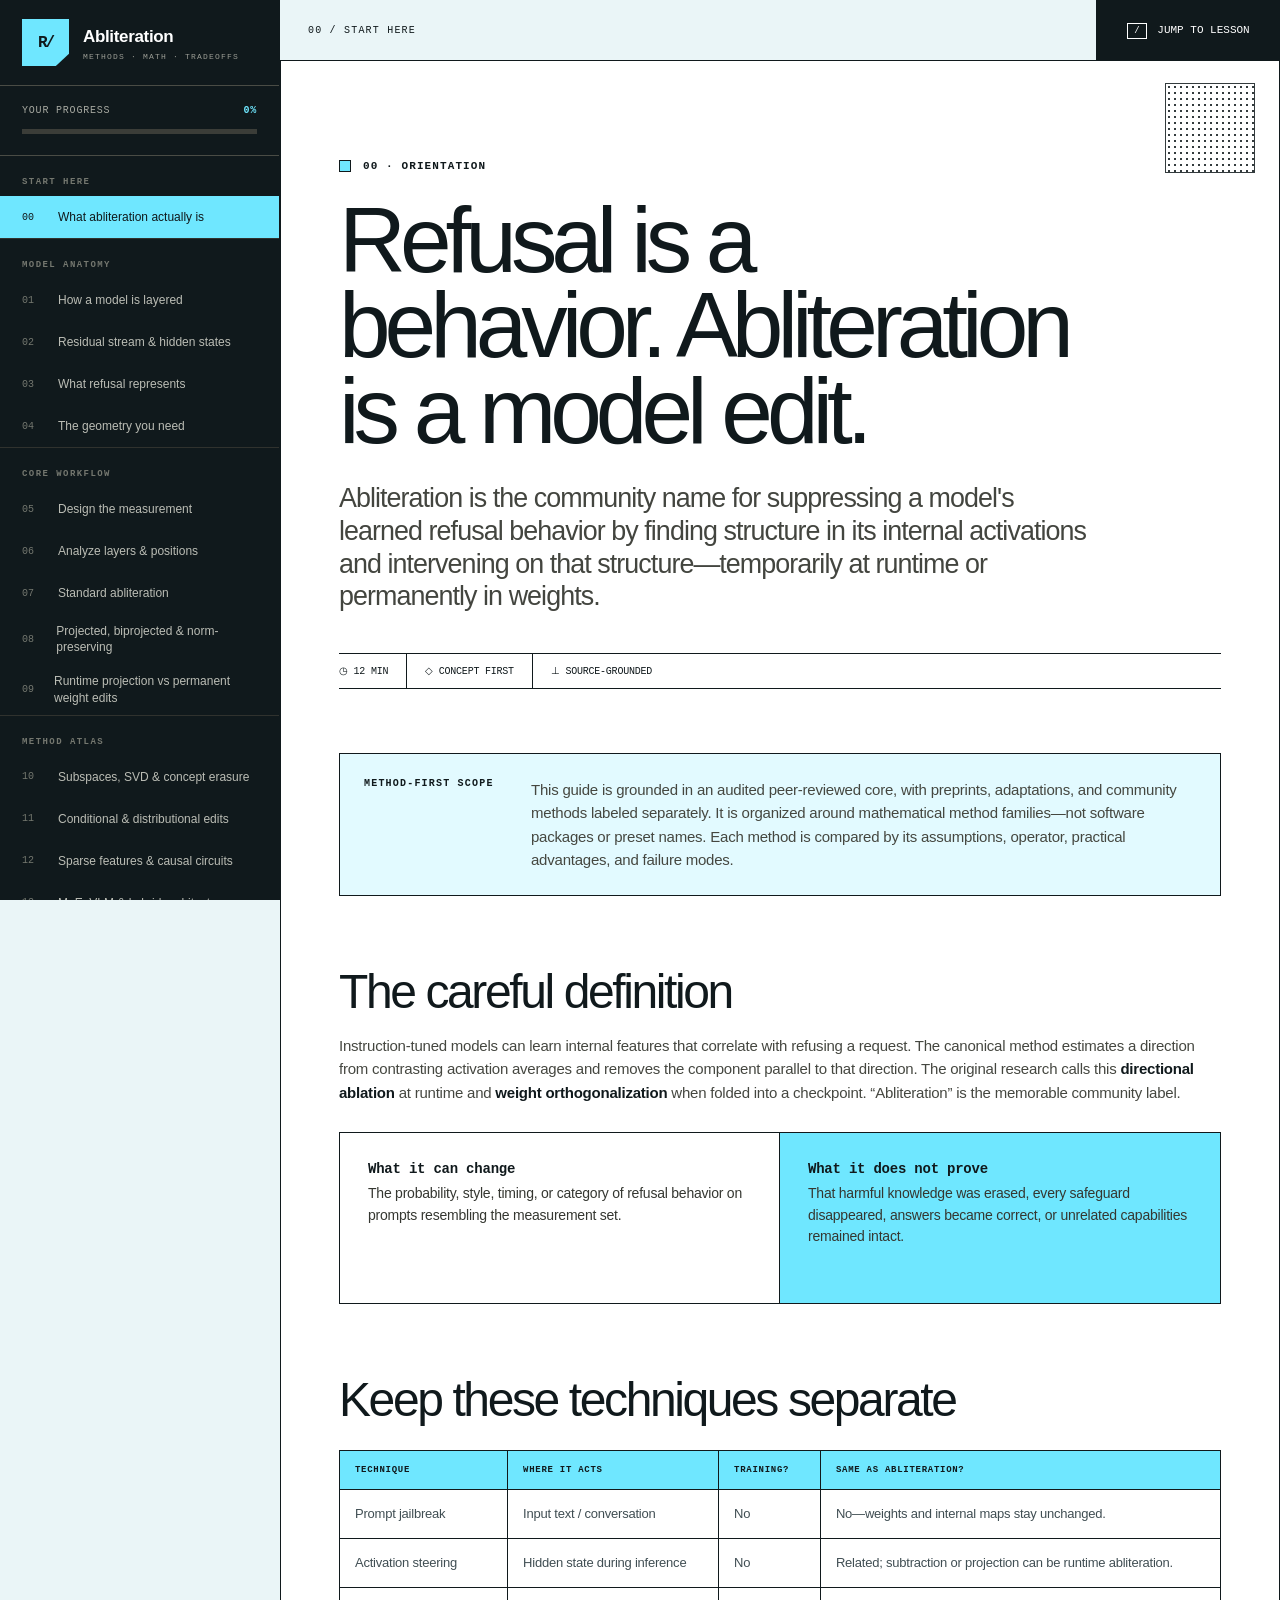
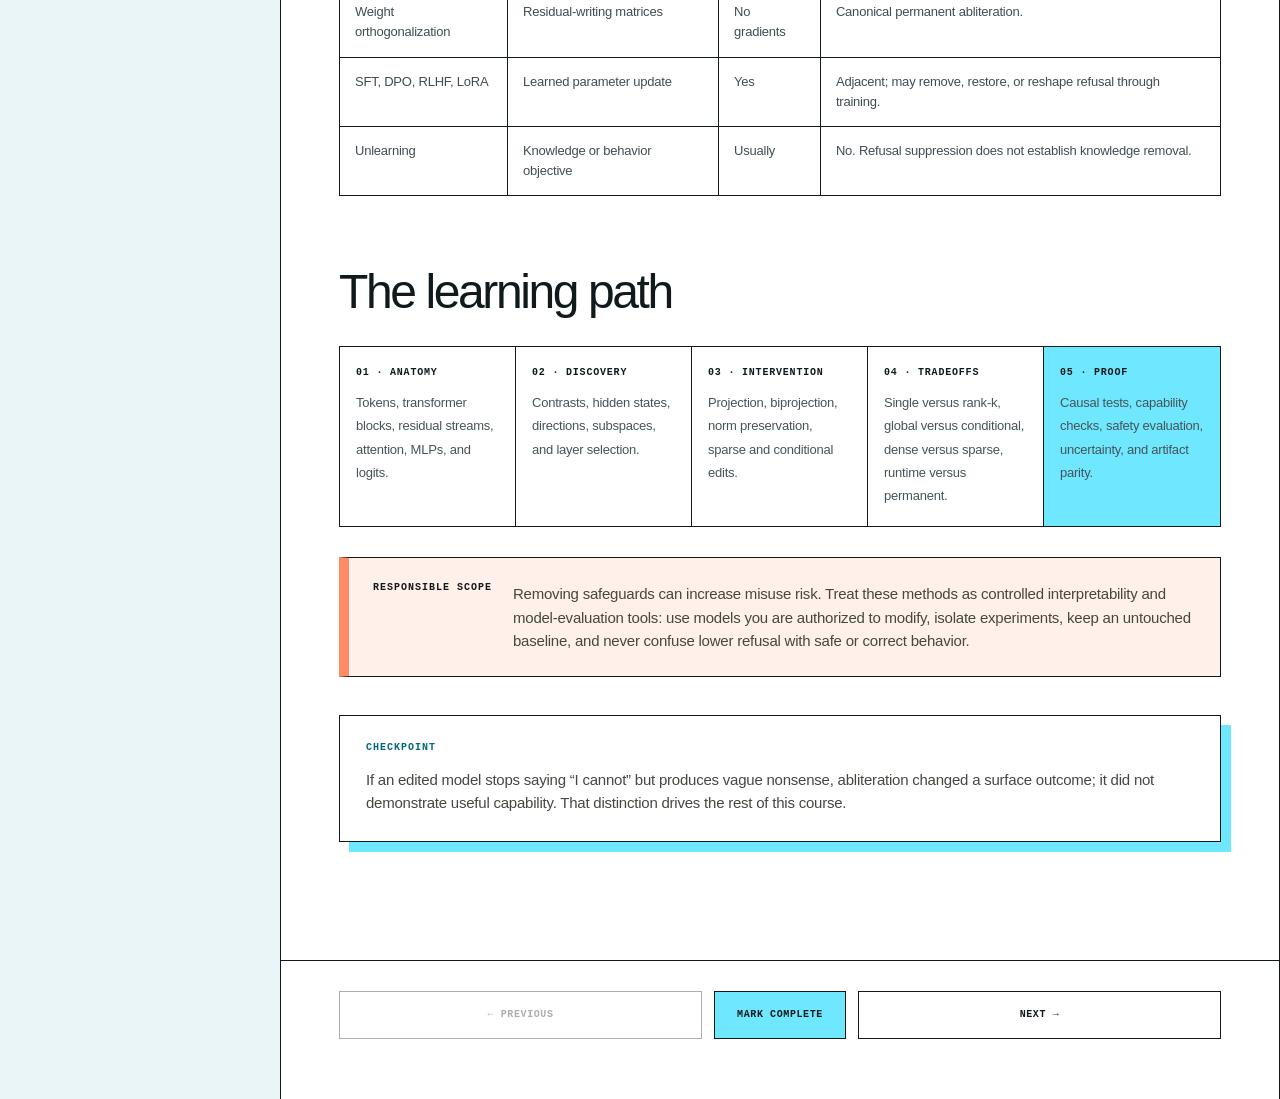
==== commit 2a4dbb60: "Unify library and guide reading widths" ====
--- a/abliteration/index.html
+++ b/abliteration/index.html
@@ -8,7 +8,7 @@
   <title>Abliteration Methods Guide</title>
   <link rel="stylesheet" href="./base.css?v=2">
   <link rel="stylesheet" href="./styles.css?v=3">
-</head>
+<link rel="stylesheet" href="../layout.css?v=1"></head>
 <body data-guide-id="abliteration">
   <div class="shell">
     <aside class="sidebar" id="sidebar">
@@ -1232,7 +1232,7 @@
       <div class="quiz"><strong>Final checkpoint</strong><p>The strongest sentence this field guide supports is deliberately bounded: “Under this frozen configuration, a measured intervention changed refusal behavior by this amount, with these observed tradeoffs and these remaining uncertainties.”</p></div>
 </template>
   <script src="./audio/manifest.js?v=1"></script>
-  <script src="./appearance.js?v=4"></script>
+  <script src="./appearance.js?v=5"></script>
   <script src="./app.js?v=4"></script>
 </body>
 </html>
--- a/layout.css
+++ b/layout.css
@@ -0,0 +1,36 @@
+/* Loaded after each page's theme so library and guide geometry stay aligned. */
+@media screen {
+  :root {
+    --sidebar: 280px;
+    --reading-width: 1280px;
+    --reading-inset: 58px;
+  }
+
+  .shell { grid-template-columns: var(--sidebar) minmax(0, 1fr); }
+  .admin-workspace > main,
+  .lesson-stage,
+  .lesson-footer {
+    width: min(var(--reading-width), 100%);
+    max-width: var(--reading-width);
+    margin-inline: auto;
+  }
+  .admin-workspace > main,
+  #lesson,
+  .lesson-footer {
+    padding-inline: var(--reading-inset);
+    background-color: #fff;
+  }
+  #lesson { width: 100%; max-width: none; }
+  .topbar { height: 61px; min-height: 61px; }
+  /* The library square sits inside its panel's 1px side border. */
+  .lesson-home-grid { right: 25px; }
+}
+
+@media screen and (max-width: 900px) {
+  :root { --reading-inset: 22px; }
+  .admin-workspace > main,
+  #lesson,
+  .lesson-footer { border-inline: 0; }
+  .lesson-home-grid,
+  .library-home-grid { top: 16px; right: 18px; width: 62px; height: 62px; }
+}
